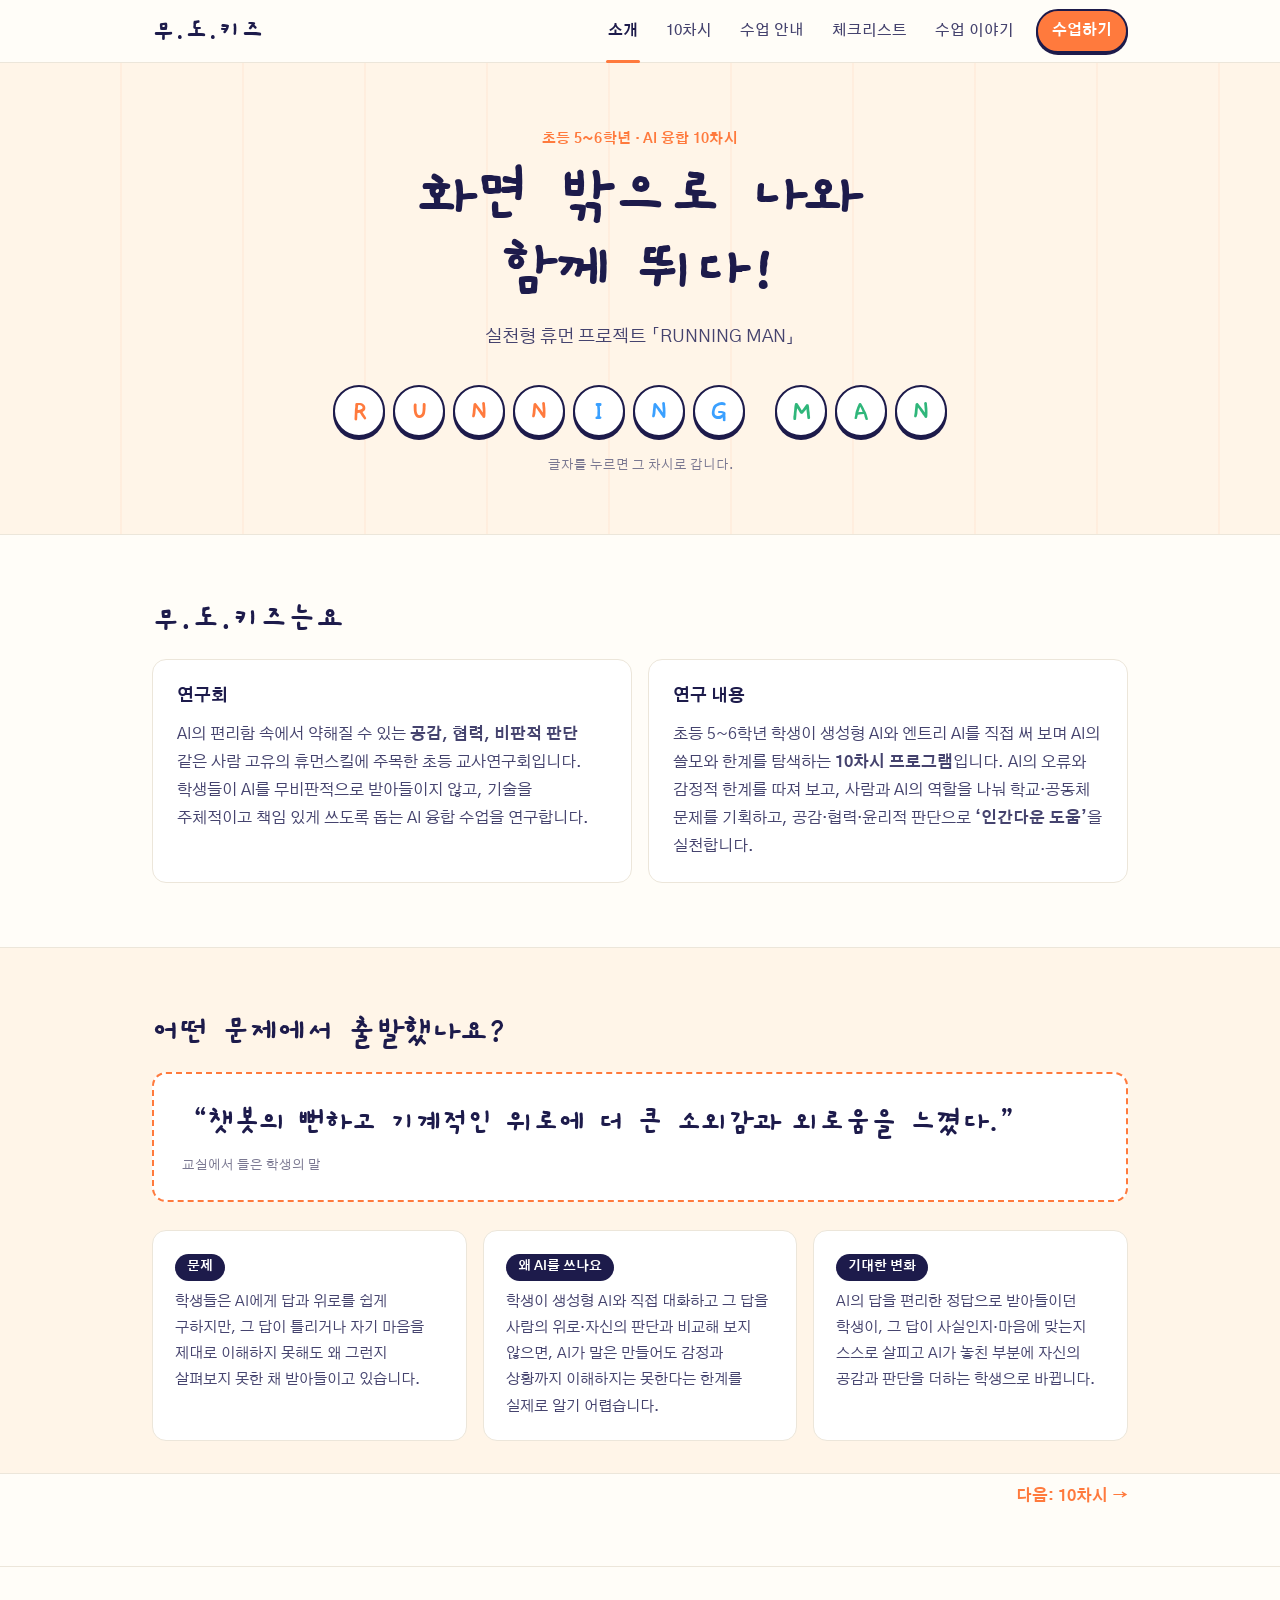
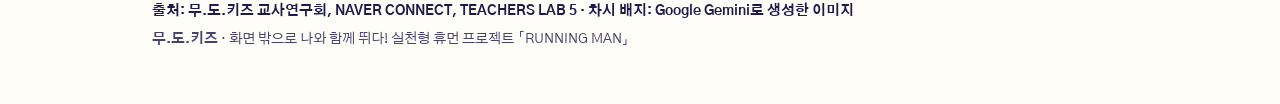
==== index.html @ c5893e66 "사용법 한 장(인쇄용) 추가 Co-Authored-By: Claude Opus 5.5 <noreply@anthropic.com> Claude-Session: https://clau" ====
<!doctype html>
<html lang="ko">
<head>
  <meta charset="utf-8">
  <link rel="icon" type="image/png" href="assets/img/badges/1.png">
  <meta name="viewport" content="width=device-width, initial-scale=1">
  <title>무.도.키즈 · RUNNING MAN</title>
  <meta name="description" content="화면 밖으로 나와 함께 뛰다! 실천형 휴먼 프로젝트 「RUNNING MAN」 — 초등 5~6학년 AI 융합 10차시 프로그램">
  <link rel="preconnect" href="https://fonts.googleapis.com">
  <link rel="preconnect" href="https://fonts.gstatic.com" crossorigin>
  <link rel="stylesheet" href="https://fonts.googleapis.com/css2?family=Gaegu:wght@400;700&family=Gothic+A1:wght@400;500;700&display=swap">
  <link rel="stylesheet" href="assets/css/style.css">
</head>
<body>
  <header class="site-header">
    <div class="wrap header-inner">
      <a class="brand" href="#intro">무.도.키즈</a>
      <nav class="nav tabs-nav" aria-label="페이지">
        <a href="#intro" data-tab="intro">소개</a>
        <a href="#lessons" data-tab="lessons">10차시</a>
        <a href="#guide" data-tab="guide">수업 안내</a>
        <a href="#check" data-tab="check">체크리스트</a>
        <a href="#stories" data-tab="stories">수업 이야기</a>
        <a href="class.html" class="nav-class">수업하기</a>
      </nav>
    </div>
  </header>

  <main id="top">
    <!-- 첫 화면 -->
    <div class="page" data-page="intro" aria-label="소개">
    <section class="hero">
      <div class="wrap hero-inner">
        <p class="eyebrow">초등 5~6학년 · AI 융합 10차시</p>
        <h1 class="hero-title">화면 밖으로 나와<br>함께 뛰다!</h1>
        <p class="hero-sub">실천형 휴먼 프로젝트 「RUNNING MAN」</p>
        <ol class="letters" aria-label="RUNNING MAN 차시 머리글자">
          <li><a href="#l1" title="Respect">R</a></li>
          <li><a href="#l2" title="Understand">U</a></li>
          <li><a href="#l3" title="Notice">N</a></li>
          <li><a href="#l4" title="Need empathy">N</a></li>
          <li><a href="#l5" title="Interact">I</a></li>
          <li><a href="#l6" title="Network">N</a></li>
          <li><a href="#l7" title="Grow together">G</a></li>
          <li class="gap" aria-hidden="true"></li>
          <li><a href="#l8" title="Mission">M</a></li>
          <li><a href="#l9" title="Action">A</a></li>
          <li><a href="#l10" title="New Future">N</a></li>
        </ol>
        <p class="hero-note">글자를 누르면 그 차시로 갑니다.</p>
      </div>
    </section>

    <!-- 연구회 -->
    <section id="about" class="section">
      <div class="wrap">
        <h2 class="section-title">무.도.키즈는요</h2>
        <div class="about-grid">
          <div class="card">
            <h3>연구회</h3>
            <p>AI의 편리함 속에서 약해질 수 있는 <strong>공감, 협력, 비판적 판단</strong> 같은 사람 고유의 휴먼스킬에 주목한 초등 교사연구회입니다. 학생들이 AI를 무비판적으로 받아들이지 않고, 기술을 주체적이고 책임 있게 쓰도록 돕는 AI 융합 수업을 연구합니다.</p>
          </div>
          <div class="card">
            <h3>연구 내용</h3>
            <p>초등 5~6학년 학생이 생성형 AI와 엔트리 AI를 직접 써 보며 AI의 쓸모와 한계를 탐색하는 <strong>10차시 프로그램</strong>입니다. AI의 오류와 감정적 한계를 따져 보고, 사람과 AI의 역할을 나눠 학교·공동체 문제를 기획하고, 공감·협력·윤리적 판단으로 <strong>‘인간다운 도움’</strong>을 실천합니다.</p>
          </div>
        </div>
      </div>
    </section>

    <!-- 출발점 -->
    <section id="problem" class="section soft">
      <div class="wrap">
        <h2 class="section-title">어떤 문제에서 출발했나요?</h2>
        <blockquote class="voice">
          <p>“챗봇의 뻔하고 기계적인 위로에 더 큰 소외감과 외로움을 느꼈다.”</p>
          <cite>교실에서 들은 학생의 말</cite>
        </blockquote>
        <div class="steps">
          <div class="step">
            <span class="step-label">문제</span>
            <p>학생들은 AI에게 답과 위로를 쉽게 구하지만, 그 답이 틀리거나 자기 마음을 제대로 이해하지 못해도 왜 그런지 살펴보지 못한 채 받아들이고 있습니다.</p>
          </div>
          <div class="step">
            <span class="step-label">왜 AI를 쓰나요</span>
            <p>학생이 생성형 AI와 직접 대화하고 그 답을 사람의 위로·자신의 판단과 비교해 보지 않으면, AI가 말은 만들어도 감정과 상황까지 이해하지는 못한다는 한계를 실제로 알기 어렵습니다.</p>
          </div>
          <div class="step">
            <span class="step-label">기대한 변화</span>
            <p>AI의 답을 편리한 정답으로 받아들이던 학생이, 그 답이 사실인지·마음에 맞는지 스스로 살피고 AI가 놓친 부분에 자신의 공감과 판단을 더하는 학생으로 바뀝니다.</p>
          </div>
        </div>
      </div>
    </section>
    </div>

    <!-- 10차시 -->
    <div class="page" data-page="lessons" aria-label="10차시">
    <section id="lessons" class="section">
      <div class="wrap">
        <h2 class="section-title">RUNNING MAN 10차시</h2>
        <p class="lead">나를 존중하는 데서 시작해 친구, 학교, 다른 나라 친구들까지 — 차시마다 머리글자 하나씩 모으며 달립니다. 카드를 누르면 주요 활동이, <b>수업 열기</b>를 누르면 수업 PPT·활동지·수업 안내가 있는 차시 화면이 열려요.</p>

        <div class="phases" aria-hidden="true">
          <span class="phase p1">나와 AI 이해하기 · 1~4</span>
          <span class="phase p2">함께 연결하기 · 5~7</span>
          <span class="phase p3">실천하고 미래 만들기 · 8~10</span>
        </div>

        <div class="lesson-list">

          <details class="lesson p1" id="l1">
            <summary>
              <img class="badge badge-img" src="assets/img/badges/1.png" alt="1차시 R 배지" width="56" height="64" loading="lazy">
              <span class="lesson-head">
                <span class="lesson-no">1차시 · Respect</span>
                <span class="lesson-title">서로 존중하기</span>
                <span class="lesson-q">사람과 AI를 대할 때 존중은 왜 필요할까?</span>
              </span>
              <span class="skills"><i>주체성</i><i>사회·관계적 사고</i></span>
            </summary>
            <ul class="acts">
              <li>AI를 함부로 대하는 장면, AI가 감정을 잘못 읽은 사례로 존중의 대상과 범위 생각하기</li>
              <li>가치 카드로 나에게 중요한 가치를 고르고 짝과 우선순위 비교하기</li>
              <li>“AI를 대하는 태도는 사람 사이의 관계와 어떤 관련이 있을까?” 의견 나누기</li>
              <li>존중받았던 경험을 나누고 모둠별로 ‘존중이란 ___ 하는 것이다’ 문장 만들기</li>
            </ul>
            <p class="lesson-links"><a href="lesson.html?l=1">수업 열기</a></p>
          </details>

          <details class="lesson p1" id="l2">
            <summary>
              <img class="badge badge-img" src="assets/img/badges/2.png" alt="2차시 U 배지" width="56" height="64" loading="lazy">
              <span class="lesson-head">
                <span class="lesson-no">2차시 · Understand</span>
                <span class="lesson-title">인간과 AI 이해하기</span>
                <span class="lesson-q">AI는 무엇을 잘하고, 어떤 점을 확인해야 할까?</span>
              </span>
              <span class="skills"><i>비판적 사고</i></span>
            </summary>
            <ul class="acts">
              <li>AI 생성 그림 속 직업·가족의 모습에서 숨은 편견 찾기</li>
              <li>역할 카드를 ‘AI가 잘하는 일 · 사람이 책임질 일 · 함께할 일’로 분류하기</li>
              <li>편향을 줄이는 프롬프트로 고쳐 쓰고, 교사 시연으로 처음 결과와 비교하기</li>
              <li>“AI의 답을 믿기 전에 나는 ___을 확인하겠다” 문장 완성하기</li>
            </ul>
            <p class="lesson-links"><a href="lesson.html?l=2">수업 열기</a></p>
          </details>

          <details class="lesson p1" id="l3">
            <summary>
              <img class="badge badge-img" src="assets/img/badges/3.png" alt="3차시 N 배지" width="56" height="64" loading="lazy">
              <span class="lesson-head">
                <span class="lesson-no">3차시 · Notice</span>
                <span class="lesson-title">문제 알아차리기</span>
                <span class="lesson-q">「원숭이 꽃신」으로 편리함과 의존의 관계 살펴보기</span>
              </span>
              <span class="skills"><i>문제해결 사고</i><i>호기심</i></span>
            </summary>
            <ul class="acts">
              <li>길찾기 앱만 따라가다 주변을 못 살핀 상황으로 이야기 열기</li>
              <li>「원숭이 꽃신」을 읽고 꽃신이 준 편리함과 원숭이가 잃은 것 비교하기</li>
              <li>오소리·원숭이·꽃신·발바닥을 AI 시대와 연결해 여러 해석 만들기</li>
              <li>“AI 시대에 내가 잃지 말아야 할 발바닥은 ___이다” 문장 완성하기</li>
            </ul>
            <p class="lesson-links"><a href="lesson.html?l=3">수업 열기</a></p>
          </details>

          <details class="lesson p1" id="l4">
            <summary>
              <img class="badge badge-img" src="assets/img/badges/4.png" alt="4차시 N 배지" width="56" height="64" loading="lazy">
              <span class="lesson-head">
                <span class="lesson-no">4차시 · Need empathy</span>
                <span class="lesson-title">공감하기</span>
                <span class="lesson-q">상대의 마음에 닿는 위로는 어떤 모습일까?</span>
              </span>
              <span class="skills"><i>직관적 통찰</i></span>
            </summary>
            <ul class="acts">
              <li>같은 고민에 대한 위로 글 두 편에서 감정 인정·상황 이해·구체적 도움 등 공감 요소 찾기</li>
              <li>고민 상황 카드로 해결책 제시·감정 인정·질문하기·말없이 곁에 있기 역할극</li>
              <li>상황에 맞는 위로 문장을 만들어 학급 ‘위로 대사집’에 모으기</li>
            </ul>
            <p class="lesson-links"><a href="lesson.html?l=4">수업 열기</a></p>
          </details>

          <details class="lesson p2" id="l5">
            <summary>
              <img class="badge badge-img" src="assets/img/badges/5.png" alt="5차시 I 배지" width="56" height="64" loading="lazy">
              <span class="lesson-head">
                <span class="lesson-no">5차시 · Interact</span>
                <span class="lesson-title">협력하기</span>
                <span class="lesson-q">사람과 AI, 그리고 다른 나라 친구들은 어떻게 협력할 수 있을까?</span>
              </span>
              <span class="skills"><i>창의적 사고</i><i>사회·관계적 사고</i></span>
            </summary>
            <ul class="acts">
              <li>태국 Prasarnmit 초등학교 친구들과 나누고 싶은 마음 정하기</li>
              <li>공동 춤 뮤직비디오와 씨앗 그림·편지 초안 구상하기</li>
              <li>AI가 도울 일(아이디어 제안)과 우리가 직접 정할 일(의미·최종 표현) 나누기</li>
              <li>국제교류 예절과 개인정보 보호 방법 확인하기</li>
            </ul>
            <p class="lesson-links"><a href="lesson.html?l=5">수업 열기</a></p>
          </details>

          <details class="lesson p2" id="l6">
            <summary>
              <img class="badge badge-img" src="assets/img/badges/6.png" alt="6차시 N 배지" width="56" height="64" loading="lazy">
              <span class="lesson-head">
                <span class="lesson-no">6차시 · Network</span>
                <span class="lesson-title">공동체 연결하기</span>
                <span class="lesson-q">춤과 음악은 어떻게 우리를 연결할까?</span>
              </span>
              <span class="skills"><i>윤리적 사고</i><i>성찰적 사고</i></span>
            </summary>
            <ul class="acts">
              <li>한국과 태국의 춤·음악에서 공통점과 차이점 찾기</li>
              <li>공동 뮤직비디오에 담을 메시지와 각자의 역할 정하기</li>
              <li>AI 번역을 쓸 때 다시 확인하기·개인정보 넣지 않기 등 지킬 점 정하기</li>
            </ul>
            <p class="lesson-links"><a href="lesson.html?l=6">수업 열기</a></p>
          </details>

          <details class="lesson p2" id="l7">
            <summary>
              <img class="badge badge-img" src="assets/img/badges/7.png" alt="7차시 G 배지" width="56" height="64" loading="lazy">
              <span class="lesson-head">
                <span class="lesson-no">7차시 · Grow together</span>
                <span class="lesson-title">함께 성장하기</span>
                <span class="lesson-q">함께 만든 결과물에는 어떤 배움이 담겨 있을까?</span>
              </span>
              <span class="skills"><i>성찰적 사고</i><i>통합적 사고</i></span>
            </summary>
            <ul class="acts">
              <li>한국·태국 학생이 함께 공동 뮤직비디오 만들기</li>
              <li>Zoom 실시간 번역과 춤·표정으로 한 소통의 장점과 한계 비교하기</li>
              <li>친구의 기여를 구체적인 행동으로 적어 전하고 배운 점 나누기</li>
            </ul>
            <p class="lesson-links"><a href="lesson.html?l=7">수업 열기</a></p>
          </details>

          <details class="lesson p3" id="l8">
            <summary>
              <img class="badge badge-img" src="assets/img/badges/8.png" alt="8차시 M 배지" width="56" height="64" loading="lazy">
              <span class="lesson-head">
                <span class="lesson-no">8차시 · Mission</span>
                <span class="lesson-title">실천하기</span>
                <span class="lesson-q">그림과 편지로 서로의 마음을 어떻게 전할 수 있을까?</span>
              </span>
              <span class="skills"><i>직관적 통찰</i><i>문제해결 사고</i></span>
            </summary>
            <ul class="acts">
              <li>한지에 붓으로 감정을 표현해 꿈과 바람을 담은 씨앗 그림 만들기</li>
              <li>AI는 아이디어 탐색에만 쓰고, 그림과 편지는 직접 고르고 다듬어 완성하기</li>
              <li>태국어 인사·응원 표현을 넣은 손편지 쓰기</li>
              <li>AI 그림과 내 그림을 감정 전달·정성·개성의 눈으로 비교하기</li>
            </ul>
            <p class="lesson-links"><a href="lesson.html?l=8">수업 열기</a></p>
          </details>

          <details class="lesson p3" id="l9">
            <summary>
              <img class="badge badge-img" src="assets/img/badges/9.png" alt="9차시 A 배지" width="56" height="64" loading="lazy">
              <span class="lesson-head">
                <span class="lesson-no">9차시 · Action</span>
                <span class="lesson-title">행하기</span>
                <span class="lesson-q">교류에서 나눈 마음을 어떤 행동으로 이어갈 수 있을까?</span>
              </span>
              <span class="skills"><i>주체성</i><i>윤리적 사고</i></span>
            </summary>
            <ul class="acts">
              <li>태국 친구에게 받은 그림·편지에서 새로 알게 된 점 나누기</li>
              <li>도움받을 사람의 뜻을 먼저 묻고 교실 속 공동체 도움 활동 계획·실천하기</li>
              <li>책임 있는 AI 활용을 위한 학급 약속 만들어 게시하기</li>
            </ul>
            <p class="lesson-links"><a href="lesson.html?l=9">수업 열기</a></p>
          </details>

          <details class="lesson p3" id="l10">
            <summary>
              <img class="badge badge-img" src="assets/img/badges/10.png" alt="10차시 N 배지" width="56" height="64" loading="lazy">
              <span class="lesson-head">
                <span class="lesson-no">10차시 · New Future</span>
                <span class="lesson-title">미래 만들기</span>
                <span class="lesson-q">AI 시대에 나는 어떤 사람으로 살아가고 싶은가?</span>
              </span>
              <span class="skills"><i>성찰적 사고</i><i>적응성</i></span>
            </summary>
            <ul class="acts">
              <li>프로젝트 결과물을 다시 보며 처음과 지금의 나 비교하기</li>
              <li>“AI 시대, 나는 어떤 인간으로 살아갈 것인가?” 미래 선언문 쓰기</li>
              <li>선언문을 발표하고 친구의 변화와 강점을 구체적인 장면으로 격려하기</li>
            </ul>
            <p class="lesson-links"><a href="lesson.html?l=10">수업 열기</a></p>
          </details>

        </div>
      </div>
    </section>
    </div>

    <!-- 운영 안내 -->
    <div class="page" data-page="guide" aria-label="수업 안내">
    <section id="guide" class="section soft">
      <div class="wrap">
        <h2 class="section-title">운영 안내</h2>
        <p class="lesson-links"><a class="btn primary small" href="howto.html">사용법 한 장 (인쇄용)</a></p>
        <dl class="facts">
          <div><dt>학교급</dt><dd>초등학교 5~6학년</dd></div>
          <div><dt>운영 차시</dt><dd>10차시</dd></div>
          <div><dt>학습 키워드</dt><dd>컴퓨팅 사고력 · 데이터와 네트워크 · AI 기술 · AI 윤리</dd></div>
        </dl>

        <h3 class="sub-title">성취기준 (도덕)</h3>
        <ul class="plain">
          <li><b>[6도02-03]</b> 인간과 인공지능 로봇 간의 다양한 관계를 파악하고 도덕에 기반을 둔 관계 형성의 필요성을 탐구한다.</li>
          <li><b>[6도03-04]</b> 다른 나라 사람들이 처한 여러 가지 상황을 종합적으로 이해하고 해결 방안을 탐구하며 인류애를 기른다.</li>
          <li><b>[6도02-01]</b> 봉사의 의미와 중요성을 이해하고, 타인이 처한 상황과 환경에 대한 주의 깊은 관심을 바탕으로 봉사를 실천한다.</li>
        </ul>

        <h3 class="sub-title">지도할 때 중점</h3>
        <div class="about-grid three">
          <div class="card">
            <h4>글로벌 확산</h4>
            <p>태국 학교와 온·오프라인으로 교류하며 휴먼스킬을 서로 실천하고 넓혀 갑니다.</p>
          </div>
          <div class="card">
            <h4>현장 일반화</h4>
            <p>동학년 선생님이 바로 쓰도록 10차시 지도안과 자료를 묶어 5지구 거점교 컨퍼런스에서 나눕니다.</p>
          </div>
          <div class="card">
            <h4>시간이 부족하다면</h4>
            <ol class="compact">
              <li>AI 답변의 오류·편향 살피기</li>
              <li>사람과 AI의 역할과 책임 나누기</li>
              <li>공동체 문제 해결 아이디어를 실천하고 돌아보기</li>
            </ol>
            <p class="small">3단계 압축 운영안으로 핵심만 운영할 수 있습니다.</p>
          </div>
        </div>
      </div>
    </section>

    <!-- 교실 링크 -->
    <section id="live" class="section">
      <div class="wrap">
        <h2 class="section-title">이 사이트에서 바로 수업하기</h2>
        <p class="lesson-links"><a class="btn ghost small" href="howto.html">사용법 한 장 보기 · 인쇄</a></p>
        <p class="lead">교실 링크 없이 무.도.키즈 사이트 안에서 수업을 열 수 있어요. 학생은 참여 코드로 들어와 선생님이 띄운 활동지를 쓰고, 쓰는 내용은 실시간 현황에 모여요.</p>
        <ol class="howto">
          <li><b>수업 열기</b><span><a href="class.html">수업하기</a>에서 <em>수업 열기</em>를 누르면 6자리 참여 코드와 QR이 나와요. PIN은 필요 없어요.</span></li>
          <li><b>학생 들어오기</b><span>학생은 수업하기 화면에 코드를 쓰거나 QR을 찍고, 반·번호·모둠을 써요.</span></li>
          <li><b>활동지 띄우기</b><span>차시와 활동을 고르면 학생 화면이 그 활동지로 바로 바뀌어요. 차시 화면의 <em>수업 모드</em>에서도 <em>학생에게 띄우기</em>를 눌러요.</span></li>
          <li><b>휴먼스킬 설문</b><span>1차시 전에 <em>사전 설문</em>, 10차시 뒤에 <em>사후 설문</em>을 띄우면 학생이 얼굴 단추로 답해요. <em>설문 결과</em>에서 휴먼스킬별 변화를 보고, 사전 결과는 CSV로 받아 두었다가 사후 때 불러와 비교해요.</span></li>
          <li><b>현황 · 자료</b><span><em>실시간 현황</em>에서 진행·답 보기·CSV, 링크와 파일(8 MB 이하)도 학생에게 보내요.</span></li>
        </ol>
        <p class="small note">학생 이름은 서버로 보내지 않고 기기에만 남아요. 수업을 끝내거나 선생님 창이 3시간 넘게 닫혀 있거나 연 지 12시간이 지나면 기록과 보낸 파일이 모두 지워지니, 끝내기 전에 CSV로 받아 두세요. 학생 화면 공유는 없어요. 교실 링크(classroom-link.onrender.com)를 쓰시는 경우에는 교사 화면의 <em>무.도.키즈 활동지</em> 탭으로도 같은 활동지를 보낼 수 있어요.</p>
      </div>
    </section>

    <!-- 체크리스트 -->
    <div class="page" data-page="check" aria-label="체크리스트">
    <section id="check" class="section soft">
      <div class="wrap">
        <h2 class="section-title">AI 도구 쓰기 전 체크리스트</h2>
        <p class="lead">수업 전에 하나씩 눌러 확인해 보세요. (이 화면에서만 표시되고 저장되지 않아요.)</p>
        <div class="checks">
          <h3 class="check-group">오남용·악용</h3>
          <label><input type="checkbox"> 사용할 AI 도구의 이용약관(특히 연령 제한)과 법적 요건, 학교급별 사용 가능 도구를 확인했나요?</label>
          <label><input type="checkbox"> 학생·교사가 AI에 개인정보·민감정보를 넣지 않도록 미리 안내하고 점검하나요?</label>
          <label><input type="checkbox"> AI 결과물을 자기 작품처럼 내는 일에 대비해 표절·저작권·출처 표기 지도 계획이 있나요?</label>
          <h3 class="check-group">격차</h3>
          <label><input type="checkbox"> 가정 형편·디지털 환경 차이로 기회가 달라지지 않도록 AI 없이 하는 대안 활동을 함께 준비했나요?</label>
          <h3 class="check-group">미래역량</h3>
          <label><input type="checkbox"> AI 활용이 학생의 진로 탐색과 미래 역량으로 어떻게 이어지는지 활동에 담았나요?</label>
          <h3 class="check-group">생각을 AI에 맡기지 않기</h3>
          <label><input type="checkbox"> 학생이 결과물을 스스로 평가하고 고치는 단계를 넣었나요?</label>
          <label><input type="checkbox"> AI로 만든 결과를 학생이 자기 말로 설명하는 기회(발표, 짝 설명, 즉석 질문)를 넣었나요?</label>
        </div>
        <p class="small note">초등에서는 범용 생성형 AI의 연령 기준(대개 만 13세 이상) 때문에 교사 시연이나 교육용 도구로 운영하는 것이 안전합니다. 약관은 서비스·시점마다 바뀌니 수업 전에 꼭 다시 확인하세요.</p>
      </div>
    </section>
    </div>

    <!-- 준비 중 -->
    <div class="page" data-page="stories" aria-label="수업 이야기">
    <section id="stories" class="section">
      <div class="wrap">
        <h2 class="section-title">수업 이야기</h2>
        <p class="lead">수업을 마치면서 하나씩 채워 갑니다.</p>
        <div class="about-grid two">
          <div class="card pending">
            <span class="tag">준비 중</span>
            <h3>1차 수업에서 바꾼 점</h3>
            <p>따라 하실 선생님들을 위한 ‘함정 미리보기’ — 처음 수업의 어려움과 최종본에서 바꾼 내용</p>
          </div>
          <div class="card pending">
            <span class="tag">준비 중</span>
            <h3>실제 변화</h3>
            <p>휴먼스킬 사전·사후 설문 결과와 학생들의 목소리</p>
          </div>
          <div class="card pending">
            <span class="tag">준비 중</span>
            <h3>따라 하기 체크리스트</h3>
            <p>수업 전 · 차시별 · 수업 후 순서대로 챙길 것</p>
          </div>
          <div class="card pending">
            <span class="tag">준비 중</span>
            <h3>우리 학교에 맞게 바꾸려면</h3>
            <p>기기가 부족할 때, 더 어린 학년, 중·고등학생을 위한 변형 팁</p>
          </div>
        </div>
      </div>
    </section>
    </div>
  </main>

  <footer class="site-footer">
    <div class="wrap">
      <p class="credit">출처: 무.도.키즈 교사연구회, NAVER CONNECT, TEACHERS LAB 5 · 차시 배지: Google Gemini로 생성한 이미지</p>
      <p><b>무.도.키즈</b> · 화면 밖으로 나와 함께 뛰다! 실천형 휴먼 프로젝트 「RUNNING MAN」</p>
    </div>
  </footer>

  <script>
    // 탭으로 페이지 나누기: 주소의 #이름으로 페이지를 고름. #l1~#l10은 10차시 탭에서 그 카드를 펼침
    (function () {
      var pages = Array.prototype.slice.call(document.querySelectorAll('.page'));
      var names = pages.map(function (p) { return p.dataset.page; });
      var labels = pages.map(function (p) { return p.getAttribute('aria-label'); });
      // 각 페이지 끝에 다음 탭으로 가는 링크
      pages.forEach(function (p, i) {
        if (i === pages.length - 1) return;
        var div = document.createElement('div');
        div.className = 'wrap next-page';
        div.innerHTML = '<a href="#' + names[i + 1] + '">다음: ' + labels[i + 1] + ' →</a>';
        p.appendChild(div);
      });
      function route() {
        var h = decodeURIComponent(location.hash.slice(1)) || 'intro';
        var target = document.getElementById(h);
        var page = names.indexOf(h) >= 0 ? h : (target && target.closest('.page') ? target.closest('.page').dataset.page : 'intro');
        pages.forEach(function (p) { p.hidden = p.dataset.page !== page; });
        document.querySelectorAll('.tabs-nav a').forEach(function (a) {
          var on = a.dataset.tab === page;
          a.classList.toggle('is-on', on);
          if (on) a.setAttribute('aria-current', 'page'); else a.removeAttribute('aria-current');
        });
        if (target && target.tagName === 'DETAILS') target.open = true;
        if (target && names.indexOf(h) < 0) target.scrollIntoView({ block: 'start' });
        else window.scrollTo(0, 0);
      }
      window.addEventListener('hashchange', route);
      route();
    })();
  </script>
</body>
</html>
---- assets/css/style.css ----
/* 무.도.키즈 · RUNNING MAN
   성장 MAP·휴먼스킬아트와 같은 글꼴(제목 손글씨 Gaegu, 본문 Gothic A1).
   남색 글자에 달리기 트랙 같은 주황을 강조색으로, 세 구간은 작은 색 띠로만 구분합니다. */

:root {
  --bg: #fffdf8;
  --soft: #fff5e8;
  --surface: #ffffff;
  --ink: #1d1b4b;
  --ink-2: #45436e;
  --muted: #7a7891;
  --line: #ece6da;
  --accent: #ff7a3d;
  --p1: #ff7a3d;   /* 나와 AI 이해하기 */
  --p2: #3aa0ff;   /* 함께 연결하기 */
  --p3: #2fb67a;   /* 실천하고 미래 만들기 */
  --font-display: "Gaegu", "Nanum Pen Script", cursive;
  --font-body: "Gothic A1", "Apple SD Gothic Neo", "Malgun Gothic", system-ui, sans-serif;
  --radius: 14px;
  color-scheme: light;
}

* { box-sizing: border-box; }
html { scroll-behavior: smooth; scroll-padding-top: 72px; -webkit-text-size-adjust: 100%; }
body {
  margin: 0; background: var(--bg); color: var(--ink);
  font-family: var(--font-body); font-size: 16px; line-height: 1.75;
  word-break: keep-all; overflow-wrap: anywhere;
}
a { color: inherit; }
:focus-visible { outline: 2px solid var(--accent); outline-offset: 3px; border-radius: 4px; }
.wrap { max-width: 1040px; margin: 0 auto; padding: 0 16px; }
@media (min-width: 720px) { .wrap { padding: 0 32px; } }

/* 머리말 */
.site-header {
  position: sticky; top: 0; z-index: 10;
  background: color-mix(in srgb, var(--bg) 92%, transparent);
  backdrop-filter: blur(8px); border-bottom: 1px solid var(--line);
}
.header-inner { display: flex; align-items: center; gap: 24px; min-height: 60px; flex-wrap: wrap; }
.brand { font-family: var(--font-display); font-weight: 700; font-size: 1.75rem; text-decoration: none; white-space: nowrap; }
.nav { display: flex; gap: 4px 18px; flex-wrap: wrap; margin-left: auto; }
.nav a { font-size: 0.875rem; font-weight: 500; color: var(--ink-2); text-decoration: none; padding: 6px 0; }
.nav a:hover { color: var(--accent); }
@media (max-width: 719px) {
  .header-inner { gap: 0; padding-bottom: 6px; }
  .nav { margin-left: 0; flex-basis: 100%; }
}

/* 첫 화면 */
.hero { padding: 64px 0 56px; background:
  repeating-linear-gradient(90deg, transparent 0 120px, rgba(255,122,61,.06) 120px 122px), var(--soft);
  border-bottom: 1px solid var(--line); }
.hero-inner { text-align: center; }
.eyebrow { margin: 0 0 8px; font-size: .875rem; font-weight: 700; color: var(--accent); letter-spacing: .02em; }
.hero-title { margin: 0; font-family: var(--font-display); font-weight: 700; font-size: clamp(2.6rem, 7vw, 4.2rem); line-height: 1.1; }
.hero-sub { margin: 14px 0 32px; font-size: 1.125rem; color: var(--ink-2); }

.letters { list-style: none; margin: 0 auto; padding: 0; display: flex; justify-content: center; flex-wrap: wrap; gap: 8px; }
.letters li.gap { width: 14px; }
.letters a {
  display: grid; place-items: center; width: 52px; height: 52px; border-radius: 50%;
  font-family: var(--font-display); font-weight: 700; font-size: 1.9rem; line-height: 1; text-decoration: none;
  background: var(--surface); border: 2px solid var(--ink); box-shadow: 0 3px 0 var(--ink);
  transition: transform .15s ease, box-shadow .15s ease;
}
.letters li:nth-child(-n+4) a { color: var(--p1); }
.letters li:nth-child(n+5):nth-child(-n+7) a { color: var(--p2); }
.letters li:nth-child(n+9) a { color: var(--p3); }
.letters a:hover { transform: translateY(-3px); box-shadow: 0 6px 0 var(--ink); }
.letters a:active { transform: translateY(2px); box-shadow: 0 1px 0 var(--ink); }
.hero-note { margin: 18px 0 0; font-size: .8125rem; color: var(--muted); }
@media (max-width: 480px) { .letters a { width: 42px; height: 42px; font-size: 1.55rem; } .letters li.gap { flex-basis: 100%; height: 0; } }

/* 구역 */
.section { padding: 64px 0; }
.section.soft { background: var(--soft); border-top: 1px solid var(--line); border-bottom: 1px solid var(--line); }
.section-title { margin: 0 0 20px; font-family: var(--font-display); font-weight: 700; font-size: 2.1rem; line-height: 1.2; }
.sub-title { margin: 36px 0 12px; font-size: 1.05rem; }
.lead { margin: -8px 0 24px; color: var(--ink-2); }
.small { font-size: .8125rem; color: var(--muted); }

.about-grid { display: grid; gap: 16px; }
@media (min-width: 720px) {
  .about-grid { grid-template-columns: 1fr 1fr; }
  .about-grid.three { grid-template-columns: repeat(3, 1fr); }
}
.card { background: var(--surface); border: 1px solid var(--line); border-radius: var(--radius); padding: 22px 24px; }
.card h3, .card h4 { margin: 0 0 8px; font-size: 1.05rem; }
.card p { margin: 0; color: var(--ink-2); }
.card p + p { margin-top: 8px; }

/* 출발점 */
.voice { margin: 0 0 28px; padding: 28px 28px 22px; background: var(--surface); border-radius: var(--radius); border: 2px dashed var(--accent); }
.voice p { margin: 0; font-family: var(--font-display); font-size: clamp(1.5rem, 3.4vw, 2rem); line-height: 1.35; font-weight: 700; }
.voice cite { display: block; margin-top: 10px; font-style: normal; font-size: .8125rem; color: var(--muted); }
.steps { display: grid; gap: 16px; }
@media (min-width: 820px) { .steps { grid-template-columns: repeat(3, 1fr); } }
.step { background: var(--surface); border: 1px solid var(--line); border-radius: var(--radius); padding: 20px 22px; }
.step p { margin: 8px 0 0; color: var(--ink-2); font-size: .9375rem; }
.step-label { display: inline-block; font-size: .8125rem; font-weight: 700; color: #fff; background: var(--ink); border-radius: 999px; padding: 2px 12px; }

/* 10차시 */
.phases { display: flex; flex-wrap: wrap; gap: 8px 16px; margin-bottom: 18px; font-size: .8125rem; color: var(--ink-2); }
.phase::before { content: ""; display: inline-block; width: 10px; height: 10px; border-radius: 50%; margin-right: 6px; vertical-align: 0; }
.phase.p1::before { background: var(--p1); } .phase.p2::before { background: var(--p2); } .phase.p3::before { background: var(--p3); }

.lesson-list { display: grid; gap: 12px; }
.lesson { --c: var(--p1); background: var(--surface); border: 1px solid var(--line); border-left: 6px solid var(--c); border-radius: var(--radius); }
.lesson.p2 { --c: var(--p2); } .lesson.p3 { --c: var(--p3); }
.lesson summary { display: grid; grid-template-columns: auto 1fr; gap: 6px 18px; align-items: center; padding: 18px 20px; cursor: pointer; list-style: none; }
.lesson summary::-webkit-details-marker { display: none; }
.lesson summary::after { content: "+"; grid-column: 2; justify-self: end; grid-row: 1; font-size: 1.4rem; color: var(--muted); line-height: 1; }
.lesson[open] summary::after { content: "–"; }
.lesson:target { box-shadow: 0 0 0 3px color-mix(in srgb, var(--c) 35%, transparent); }
.badge {
  grid-row: span 2; display: grid; place-items: center; width: 56px; height: 56px; border-radius: 16px;
  font-family: var(--font-display); font-weight: 700; font-size: 2.1rem; line-height: 1;
  color: var(--c); background: color-mix(in srgb, var(--c) 12%, #fff);
}
.lesson-head { display: flex; flex-direction: column; padding-right: 28px; grid-column: 2; grid-row: 1; }
.lesson-no { font-size: .8125rem; font-weight: 700; color: var(--c); }
.lesson-title { font-family: var(--font-display); font-weight: 700; font-size: 1.55rem; line-height: 1.25; }
.lesson-q { color: var(--ink-2); font-size: .9375rem; }
.skills { grid-column: 2; display: flex; flex-wrap: wrap; gap: 6px; }
.skills i { font-style: normal; font-size: .75rem; font-weight: 500; padding: 2px 10px; border-radius: 999px; background: var(--soft); color: var(--ink-2); border: 1px solid var(--line); }
.acts { margin: 0; padding: 4px 24px 20px 94px; color: var(--ink-2); }
.acts li { margin: 4px 0; }
@media (max-width: 560px) {
  .badge { width: 44px; height: 44px; font-size: 1.7rem; grid-row: span 1; }
  .skills { grid-column: 1 / -1; }
  .acts { padding-left: 40px; }
}

/* 운영 안내 */
.facts { display: grid; gap: 12px; margin: 0; }
@media (min-width: 720px) { .facts { grid-template-columns: 1fr 1fr 2fr; } }
.facts div { background: var(--surface); border: 1px solid var(--line); border-radius: var(--radius); padding: 14px 18px; }
.facts dt { font-size: .8125rem; color: var(--muted); }
.facts dd { margin: 2px 0 0; font-weight: 700; }
.plain { margin: 0; padding-left: 20px; color: var(--ink-2); }
.plain li { margin: 6px 0; }
.compact { margin: 4px 0 8px; padding-left: 20px; color: var(--ink-2); }

/* 체크리스트 */
.checks { background: var(--surface); border: 1px solid var(--line); border-radius: var(--radius); padding: 8px 24px 20px; }
.check-group { margin: 18px 0 6px; font-size: .875rem; color: var(--accent); }
.checks label { display: flex; gap: 12px; align-items: flex-start; padding: 8px 0; cursor: pointer; color: var(--ink-2); border-top: 1px dashed var(--line); }
.check-group + label { border-top: 0; }
.checks input { flex: none; width: 20px; height: 20px; margin-top: 4px; accent-color: var(--p3); }
.checks label:has(input:checked) { color: var(--muted); text-decoration: line-through; text-decoration-color: var(--p3); }
.note { margin-top: 14px; }

/* 준비 중 */
.pending { border-style: dashed; }
.tag { display: inline-block; margin-bottom: 8px; font-size: .75rem; font-weight: 700; color: var(--muted); background: var(--soft); border-radius: 999px; padding: 2px 10px; }

.site-footer { padding: 32px 0 48px; border-top: 1px solid var(--line); color: var(--ink-2); font-size: .875rem; }
.site-footer p { margin: 0 0 4px; }

@media (prefers-reduced-motion: reduce) { html { scroll-behavior: auto; } * { transition: none !important; } }

/* 활동지 링크 · 교실 링크 안내 */
.lesson-links { margin: 0; padding: 0 24px 18px 94px; }
.lesson-links a { font-weight: 700; font-size: .9rem; color: var(--c, var(--accent)); text-decoration: none; }
.lesson-links a:hover { text-decoration: underline; }
@media (max-width: 560px) { .lesson-links { padding-left: 40px; } }
.howto { list-style: none; counter-reset: step; margin: 0; padding: 0; display: grid; gap: 12px; }
@media (min-width: 820px) { .howto { grid-template-columns: repeat(4, 1fr); } }
.howto li { counter-increment: step; background: var(--surface); border: 1px solid var(--line); border-radius: var(--radius); padding: 18px 20px; }
.howto li::before { content: counter(step); display: grid; place-items: center; width: 28px; height: 28px; border-radius: 50%; background: var(--accent); color: #fff; font-weight: 700; font-size: .85rem; margin-bottom: 8px; }
.howto b { display: block; margin-bottom: 4px; }
.howto span { color: var(--ink-2); font-size: .9rem; }
.howto em { font-style: normal; font-weight: 700; color: var(--ink); }

/* 탭으로 나눈 페이지 */
.page[hidden] { display: none; }
.tabs-nav { gap: 2px 4px; }
.tabs-nav a {
  position: relative; padding: 18px 12px; font-size: .9375rem; font-weight: 500; color: var(--ink-2);
}
.tabs-nav a.is-on { color: var(--ink); font-weight: 700; }
.tabs-nav a.is-on::after {
  content: ""; position: absolute; left: 10px; right: 10px; bottom: -1px; height: 3px; border-radius: 3px; background: var(--accent);
}
@media (max-width: 719px) {
  .tabs-nav { flex-wrap: nowrap; overflow-x: auto; scrollbar-width: none; margin: 0 -16px; padding: 0 8px; }
  .tabs-nav::-webkit-scrollbar { display: none; }
  .tabs-nav a { padding: 10px 10px 12px; white-space: nowrap; font-size: .875rem; }
}
.hero-cta { display: flex; flex-wrap: wrap; justify-content: center; gap: 10px; margin: 26px 0 0; }
.cta {
  display: inline-block; padding: 12px 22px; border-radius: 14px; font-weight: 700; text-decoration: none;
  background: var(--accent); color: #fff; border: 2px solid var(--ink); box-shadow: 0 3px 0 var(--ink);
}
.cta.ghost { background: var(--surface); color: var(--ink); }
.cta:active { transform: translateY(2px); box-shadow: 0 1px 0 var(--ink); }
.next-page { padding-top: 8px; padding-bottom: 56px; text-align: right; }
.next-page a { font-weight: 700; color: var(--accent); text-decoration: none; }
.next-page a:hover { text-decoration: underline; }
.page .section:last-of-type { padding-bottom: 32px; }
@media (min-width: 960px) {
  .lesson-list { grid-template-columns: 1fr 1fr; align-items: start; }
  .lesson .acts { padding-left: 40px; padding-right: 20px; }
  .lesson .lesson-links { padding-left: 40px; }
}
.lesson-links { display: flex; flex-wrap: wrap; gap: 6px 18px; align-items: center; }
.lesson-links a.sub { font-weight: 500; color: var(--muted); font-size: .85rem; }
.site-footer .credit { font-weight: 700; color: var(--ink); }
.tabs-nav a.nav-class { margin-left: 6px; align-self: center; padding: 7px 14px; border-radius: 999px; background: var(--accent); color: #fff; font-weight: 700; border: 2px solid var(--ink); box-shadow: 0 2px 0 var(--ink); }
.tabs-nav a.nav-class::after { display: none; }
/* 차시 배지 그림 (Google Gemini로 생성) */
.badge-img { width: 56px; height: auto; border-radius: 0; background: none; object-fit: contain; filter: drop-shadow(0 2px 2px rgba(29,27,75,.18)); }
@media (max-width: 560px) { .badge-img { width: 46px; height: auto; } }
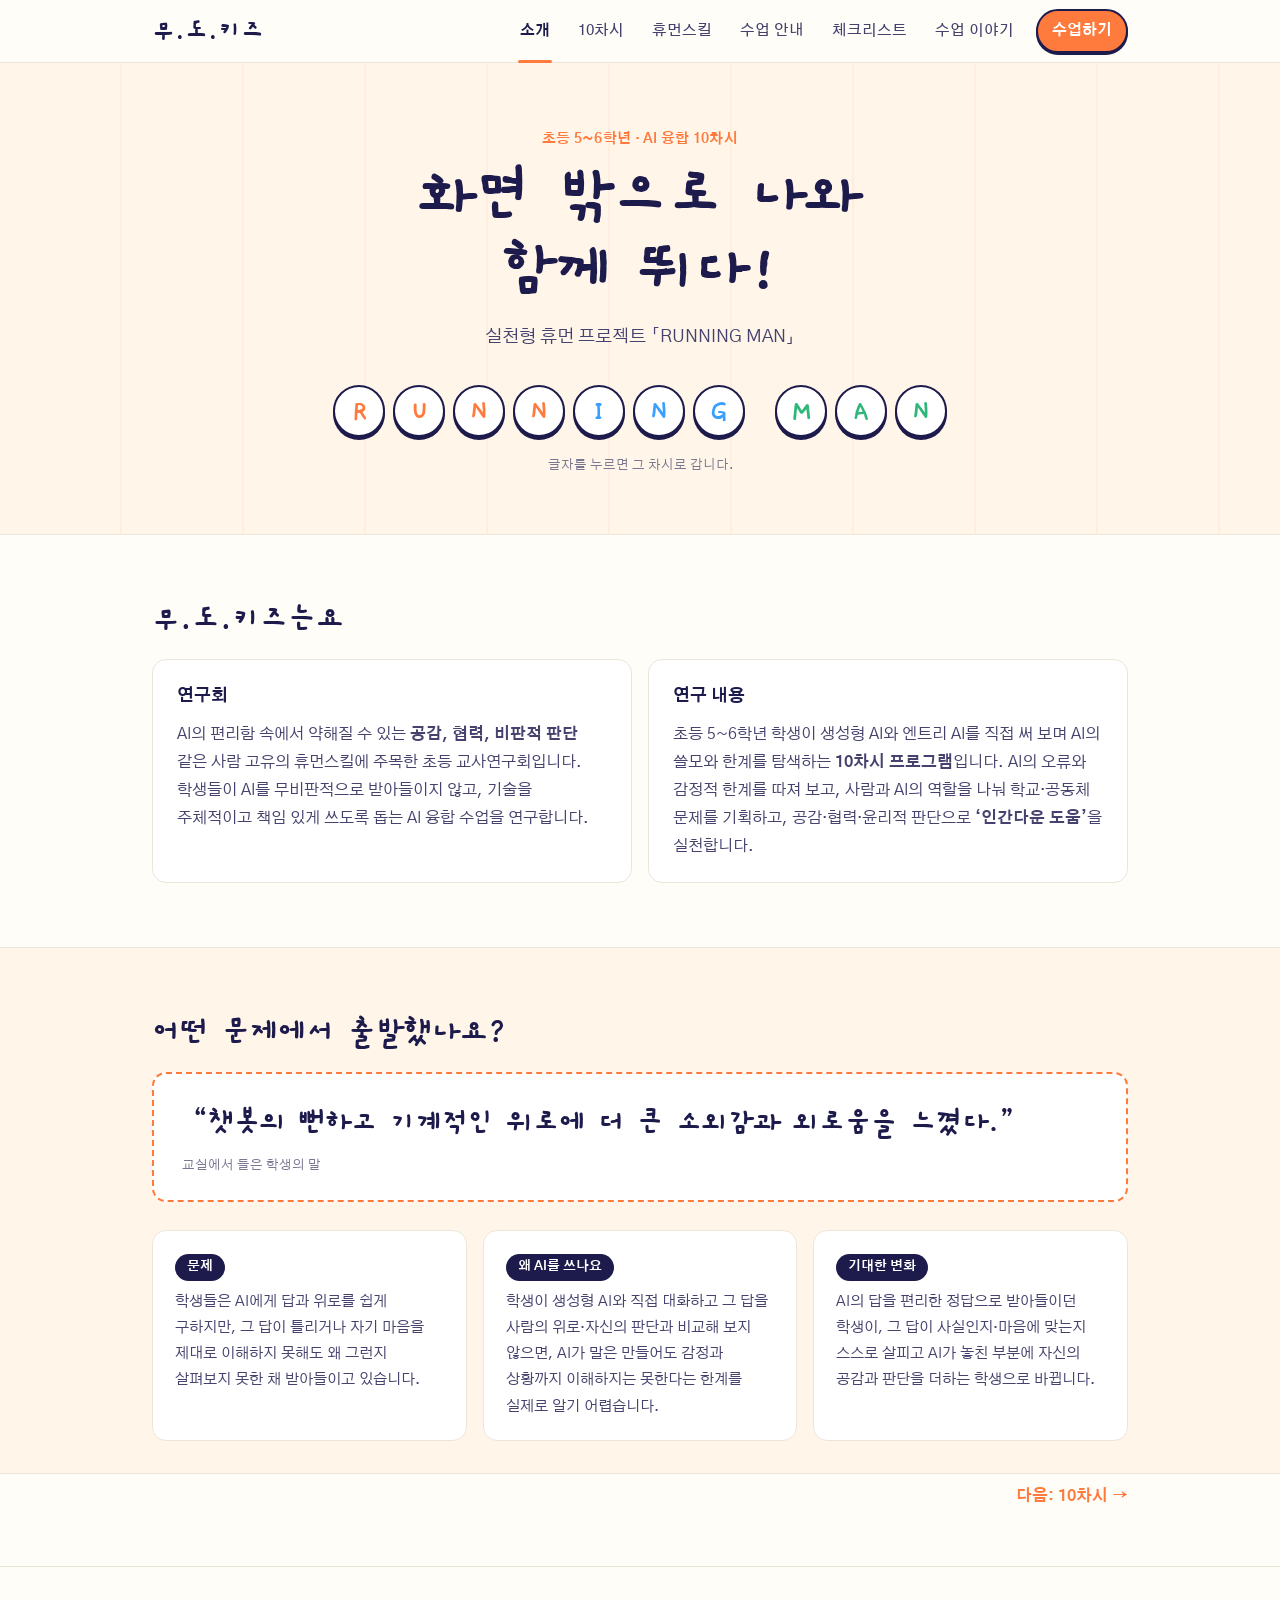
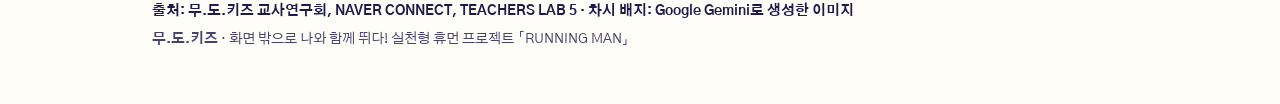
==== commit 767a1af6: "휴먼스킬 탭 추가, 체크리스트에 수업하기·휴먼스킬 항목, 수업 안내 페이지 닫는 태그 빠진 것 고침, 수업 열기 안내 최신화 Co-Authored-By: Claude Opus 5." ====
--- a/index.html
+++ b/index.html
@@ -18,6 +18,7 @@
       <nav class="nav tabs-nav" aria-label="페이지">
         <a href="#intro" data-tab="intro">소개</a>
         <a href="#lessons" data-tab="lessons">10차시</a>
+        <a href="#skills" data-tab="skills">휴먼스킬</a>
         <a href="#guide" data-tab="guide">수업 안내</a>
         <a href="#check" data-tab="check">체크리스트</a>
         <a href="#stories" data-tab="stories">수업 이야기</a>
@@ -300,6 +301,157 @@
     </div>
 
     <!-- 운영 안내 -->
+
+
+
+    <div class="page" data-page="skills" aria-label="휴먼스킬">
+    <section id="skills" class="section">
+      <div class="wrap">
+        <h2 class="section-title">RUNNING MAN이 키우는 휴먼스킬</h2>
+        <p class="lead">AI가 대신하기 어려운 사람의 힘 가운데 11가지를 10차시에 나누어 키워요. 차시마다 휴먼스킬 1~2개를 정해 <b>알기 · 하기 · 가치</b>로 수업을 짜고, 같은 기준으로 평가해요.</p>
+        <div class="sk-map" role="table" aria-label="휴먼스킬과 차시">
+          <div class="sk-row sk-head" role="row"><span role="columnheader">휴먼스킬</span><a role="columnheader" class="p1" href="lesson.html?l=1" title="1차시 서로 존중하기">R<small>1</small></a><a role="columnheader" class="p1" href="lesson.html?l=2" title="2차시 인간과 AI 이해하기">U<small>2</small></a><a role="columnheader" class="p1" href="lesson.html?l=3" title="3차시 문제 알아차리기">N<small>3</small></a><a role="columnheader" class="p1" href="lesson.html?l=4" title="4차시 공감하기">N<small>4</small></a><a role="columnheader" class="p2" href="lesson.html?l=5" title="5차시 협력하기">I<small>5</small></a><a role="columnheader" class="p2" href="lesson.html?l=6" title="6차시 공동체 연결하기">N<small>6</small></a><a role="columnheader" class="p2" href="lesson.html?l=7" title="7차시 함께 성장하기">G<small>7</small></a><a role="columnheader" class="p3" href="lesson.html?l=8" title="8차시 실천하기">M<small>8</small></a><a role="columnheader" class="p3" href="lesson.html?l=9" title="9차시 행하기">A<small>9</small></a><a role="columnheader" class="p3" href="lesson.html?l=10" title="10차시 미래 만들기">N<small>10</small></a></div>
+          <div class="sk-row" role="row"><a role="rowheader" href="#sk-1">사회·관계적 사고</a><span role="cell" class="p1">●</span><span role="cell" class=""></span><span role="cell" class=""></span><span role="cell" class=""></span><span role="cell" class="p2">●</span><span role="cell" class=""></span><span role="cell" class=""></span><span role="cell" class=""></span><span role="cell" class=""></span><span role="cell" class=""></span></div>
+          <div class="sk-row" role="row"><a role="rowheader" href="#sk-2">주체성</a><span role="cell" class="p1">●</span><span role="cell" class=""></span><span role="cell" class=""></span><span role="cell" class=""></span><span role="cell" class=""></span><span role="cell" class=""></span><span role="cell" class=""></span><span role="cell" class=""></span><span role="cell" class="p3">●</span><span role="cell" class=""></span></div>
+          <div class="sk-row" role="row"><a role="rowheader" href="#sk-3">비판적 사고</a><span role="cell" class=""></span><span role="cell" class="p1">●</span><span role="cell" class="p1">●</span><span role="cell" class=""></span><span role="cell" class=""></span><span role="cell" class=""></span><span role="cell" class=""></span><span role="cell" class=""></span><span role="cell" class=""></span><span role="cell" class=""></span></div>
+          <div class="sk-row" role="row"><a role="rowheader" href="#sk-4">맥락적 사고</a><span role="cell" class=""></span><span role="cell" class=""></span><span role="cell" class="p1">●</span><span role="cell" class=""></span><span role="cell" class=""></span><span role="cell" class=""></span><span role="cell" class=""></span><span role="cell" class=""></span><span role="cell" class=""></span><span role="cell" class=""></span></div>
+          <div class="sk-row" role="row"><a role="rowheader" href="#sk-5">직관적 통찰</a><span role="cell" class=""></span><span role="cell" class=""></span><span role="cell" class=""></span><span role="cell" class="p1">●</span><span role="cell" class=""></span><span role="cell" class=""></span><span role="cell" class=""></span><span role="cell" class="p3">●</span><span role="cell" class=""></span><span role="cell" class=""></span></div>
+          <div class="sk-row" role="row"><a role="rowheader" href="#sk-6">창의적 사고</a><span role="cell" class=""></span><span role="cell" class=""></span><span role="cell" class=""></span><span role="cell" class=""></span><span role="cell" class="p2">●</span><span role="cell" class=""></span><span role="cell" class=""></span><span role="cell" class=""></span><span role="cell" class=""></span><span role="cell" class=""></span></div>
+          <div class="sk-row" role="row"><a role="rowheader" href="#sk-7">윤리적 사고</a><span role="cell" class=""></span><span role="cell" class=""></span><span role="cell" class=""></span><span role="cell" class=""></span><span role="cell" class=""></span><span role="cell" class="p2">●</span><span role="cell" class=""></span><span role="cell" class=""></span><span role="cell" class="p3">●</span><span role="cell" class=""></span></div>
+          <div class="sk-row" role="row"><a role="rowheader" href="#sk-8">성찰적 사고</a><span role="cell" class=""></span><span role="cell" class=""></span><span role="cell" class=""></span><span role="cell" class=""></span><span role="cell" class=""></span><span role="cell" class="p2">●</span><span role="cell" class="p2">●</span><span role="cell" class=""></span><span role="cell" class=""></span><span role="cell" class="p3">●</span></div>
+          <div class="sk-row" role="row"><a role="rowheader" href="#sk-9">통합적 사고</a><span role="cell" class=""></span><span role="cell" class=""></span><span role="cell" class=""></span><span role="cell" class=""></span><span role="cell" class=""></span><span role="cell" class=""></span><span role="cell" class="p2">●</span><span role="cell" class=""></span><span role="cell" class=""></span><span role="cell" class=""></span></div>
+          <div class="sk-row" role="row"><a role="rowheader" href="#sk-10">문제해결 사고</a><span role="cell" class=""></span><span role="cell" class=""></span><span role="cell" class=""></span><span role="cell" class=""></span><span role="cell" class=""></span><span role="cell" class=""></span><span role="cell" class=""></span><span role="cell" class="p3">●</span><span role="cell" class=""></span><span role="cell" class=""></span></div>
+          <div class="sk-row" role="row"><a role="rowheader" href="#sk-11">적응성</a><span role="cell" class=""></span><span role="cell" class=""></span><span role="cell" class=""></span><span role="cell" class=""></span><span role="cell" class=""></span><span role="cell" class=""></span><span role="cell" class=""></span><span role="cell" class=""></span><span role="cell" class=""></span><span role="cell" class="p3">●</span></div>
+        </div>
+        <p class="small note">● 그 차시에서 집중해서 키우는 휴먼스킬. 글자를 누르면 차시 화면이 열려요. 사전·사후 설문에는 휴먼스킬 틀에 있는 <b>호기심</b>도 들어 있어요(특정 차시 없이 프로젝트 전체에서 봐요).</p>
+        <p class="small note">아래 한 줄 풀이는 학생에게 설명하기 쉽게 쓴 것이고, 카드를 펼치면 차시별 지도안의 알기·하기·가치가 나와요.</p>
+        <div class="sk-cards">
+          <details class="sk-card" id="sk-1">
+            <summary><b>사회·관계적 사고</b><span class="sk-know">다른 사람의 생각과 감정을 존중하며 좋은 관계를 맺는 힘</span>
+              <span class="sk-chips"><span class="sk-chip p1">1차시 R</span><span class="sk-chip p2">5차시 I</span></span></summary>
+            <div class="sk-body">
+              <div class="sk-lesson"><h4><a href="lesson.html?l=1">1차시 · 서로 존중하기</a></h4>
+                <dl><dt>알기</dt><dd>상호 존중 — 나와 다른 존재의 생각·감정·가치를 인정하고 관계를 맺는 것</dd><dt>하기</dt><dd>서로 다른 가치관을 비교하고, 타인의 경험과 감정을 경청하며 존중의 의미를 설명하기</dd><dt>가치</dt><dd>사람과 AI를 포함한 다양한 존재를 함부로 대하지 않고 존중하려는 자세</dd></dl></div>
+              <div class="sk-lesson"><h4><a href="lesson.html?l=5">5차시 · 협력하기</a></h4>
+                <dl><dt>알기</dt><dd>사람과 AI의 협력에는 편리함뿐 아니라 공정성·책임·관계에 대한 고려가 필요함</dd><dt>하기</dt><dd>AI가 도울 수 있는 일과 사람이 판단해야 할 일을 구분하고, 공동체에 미칠 영향을 설명하기</dd><dt>가치</dt><dd>AI 활용 과정에서도 사람의 존엄·관계·책임을 소중히 여기는 자세</dd></dl></div>
+              <p class="sk-survey"><b>설문 문항</b> “나는 친구의 생각과 감정을 끝까지 듣고 존중해요.” · “생각이 다른 친구와도 함께 해결 방법을 찾을 수 있어요.”</p>
+            </div>
+          </details>
+          <details class="sk-card" id="sk-2">
+            <summary><b>주체성</b><span class="sk-know">내 생각과 판단을 스스로 세우고 책임 있게 선택하는 힘</span>
+              <span class="sk-chips"><span class="sk-chip p1">1차시 R</span><span class="sk-chip p3">9차시 A</span></span></summary>
+            <div class="sk-body">
+              <div class="sk-lesson"><h4><a href="lesson.html?l=1">1차시 · 서로 존중하기</a></h4>
+                <dl><dt>알기</dt><dd>자기 이해 — 자신의 가치와 판단을 인식하고 책임 있게 선택하는 것</dd><dt>하기</dt><dd>존중의 대상과 범위에 관한 자신의 생각을 근거와 함께 표현하고, 다른 의견을 검토하기</dd><dt>가치</dt><dd>타인의 의견을 존중하면서도 자신의 판단을 주체적으로 형성하려는 자세</dd></dl></div>
+              <div class="sk-lesson"><h4><a href="lesson.html?l=9">9차시 · 행하기</a></h4>
+                <dl><dt>알기</dt><dd>공동체를 돕는 실천은 상대의 필요를 살피고 내가 할 수 있는 일을 스스로 고르는 데서 시작됨</dd><dt>하기</dt><dd>도움 활동을 계획·실행하고, 자신의 역할과 실천 결과를 기록하기</dd><dt>가치</dt><dd>작은 일이라도 스스로 골라 실천하고 맡은 역할에 책임을 다하는 자세</dd></dl></div>
+              <p class="sk-survey"><b>설문 문항</b> “나는 내가 중요하게 여기는 가치를 알고, 그에 따라 스스로 선택해요.” · “AI나 친구의 말을 듣고도 내 생각을 까닭을 들어 말할 수 있어요.”</p>
+            </div>
+          </details>
+          <details class="sk-card" id="sk-3">
+            <summary><b>비판적 사고</b><span class="sk-know">정보와 AI의 답을 그대로 믿지 않고 근거를 따져 보는 힘</span>
+              <span class="sk-chips"><span class="sk-chip p1">2차시 U</span><span class="sk-chip p1">3차시 N</span></span></summary>
+            <div class="sk-body">
+              <div class="sk-lesson"><h4><a href="lesson.html?l=2">2차시 · 인간과 AI 이해하기</a></h4>
+                <dl><dt>알기</dt><dd>AI의 답변은 학습 데이터와 확률에 기반하므로, 사실과 다른 정보를 그럴듯하게 제시하거나 사회의 편견을 되풀이할 수 있음</dd><dt>하기</dt><dd>AI 답변을 신뢰할 만한 자료와 비교하여 사실 오류·누락·편향된 표현을 찾아 고치기</dd><dt>가치</dt><dd>AI의 결과를 정답으로 받아들이지 않고, 근거를 확인한 뒤 책임 있게 활용하려는 자세</dd></dl></div>
+              <div class="sk-lesson"><h4><a href="lesson.html?l=3">3차시 · 문제 알아차리기</a></h4>
+                <dl><dt>알기</dt><dd>문제를 해결하려면 겉으로 드러난 현상뿐 아니라, 그 안에서 어려움을 겪는 사람과 원인을 함께 살펴야 함</dd><dt>하기</dt><dd>이야기 속 인물과 사건을 AI 시대의 문제 상황과 연결하고, 원인과 영향을 근거를 들어 설명하기</dd><dt>가치</dt><dd>누군가의 어려움을 당연하게 여기지 않고 더 나은 해결 방법을 찾으려는 자세</dd></dl></div>
+              <p class="sk-survey"><b>설문 문항</b> “AI가 알려 준 답도 맞는지 다른 자료로 확인해요.” · “글이나 그림에 숨은 편견이나 빠진 생각을 찾을 수 있어요.”</p>
+            </div>
+          </details>
+          <details class="sk-card" id="sk-4">
+            <summary><b>맥락적 사고</b><span class="sk-know">말과 상황 뒤에 숨은 뜻과 배경을 함께 읽는 힘</span>
+              <span class="sk-chips"><span class="sk-chip p1">3차시 N</span></span></summary>
+            <div class="sk-body">
+              <div class="sk-lesson"><h4><a href="lesson.html?l=3">3차시 · 문제 알아차리기</a></h4>
+                <dl><dt>알기</dt><dd>이야기 속 생략된 내용과 상징에는 더 깊이 생각해 볼 질문과 의미가 담길 수 있음</dd><dt>하기</dt><dd>인물·사물·사건에 대해 궁금한 점을 만들고, 글과 자신의 경험을 바탕으로 의미를 탐색하기</dd><dt>가치</dt><dd>처음 떠오른 해석에 머무르지 않고 &quot;왜 그럴까?&quot;, &quot;다른 방법은 없을까?&quot;를 묻는 태도</dd></dl></div>
+              <p class="sk-survey"><b>설문 문항</b> “이야기나 사건에 숨은 뜻이 있는지 생각해 봐요.” · “같은 말도 상황에 따라 다르게 받아들여질 수 있다는 걸 알아요.”</p>
+            </div>
+          </details>
+          <details class="sk-card" id="sk-5">
+            <summary><b>직관적 통찰</b><span class="sk-know">표정·분위기 같은 작은 신호에서 상대의 마음과 핵심을 알아차리는 힘</span>
+              <span class="sk-chips"><span class="sk-chip p1">4차시 N</span><span class="sk-chip p3">8차시 M</span></span></summary>
+            <div class="sk-body">
+              <div class="sk-lesson"><h4><a href="lesson.html?l=4">4차시 · 공감하기</a></h4>
+                <dl><dt>알기</dt><dd>공감은 말로 드러난 내용뿐 아니라 표정·상황·관계·감정의 흐름을 함께 살펴 상대의 마음을 알아차리는 것</dd><dt>하기</dt><dd>AI와 사람이 제시한 위로의 차이를 비교하고, 상대의 감정과 상황에 알맞은 공감 표현을 골라 말이나 글로 나타내기</dd><dt>가치</dt><dd>정답처럼 보이는 조언보다 마음에 닿는 말의 가치를 알고, 타인의 어려움에 따뜻하게 반응하려는 자세</dd></dl></div>
+              <div class="sk-lesson"><h4><a href="lesson.html?l=8">8차시 · 실천하기</a></h4>
+                <dl><dt>알기</dt><dd>인간다운 도움은 말로 드러난 필요뿐 아니라 상대의 감정·문화·상황을 함께 살피는 데서 시작됨</dd><dt>하기</dt><dd>색·선·글·언어 표현으로 상대에게 전하고 싶은 감정과 응원을 표현하기</dd><dt>가치</dt><dd>다른 나라 친구의 마음과 문화를 존중하며 진심이 담긴 표현으로 관계를 맺으려는 태도</dd></dl></div>
+              <p class="sk-survey"><b>설문 문항</b> “친구의 말투나 표정을 보고 마음을 알아차릴 수 있어요.” · “상대의 마음에 닿는 말이나 표현을 고를 수 있어요.”</p>
+            </div>
+          </details>
+          <details class="sk-card" id="sk-6">
+            <summary><b>창의적 사고</b><span class="sk-know">새로운 생각을 떠올리고 더 나은 방법을 설계하는 힘</span>
+              <span class="sk-chips"><span class="sk-chip p2">5차시 I</span></span></summary>
+            <div class="sk-body">
+              <div class="sk-lesson"><h4><a href="lesson.html?l=5">5차시 · 협력하기</a></h4>
+                <dl><dt>알기</dt><dd>AI는 검색·분류·초안 작성 등에서 도움을 줄 수 있지만, 문제 해결의 방향과 의미는 사람이 창의적으로 설계해야 함</dd><dt>하기</dt><dd>AI와 사람이 맡을 역할을 나누고, 새로운 협력 아이디어를 구상하기</dd><dt>가치</dt><dd>AI를 정답 제공 도구가 아니라 더 나은 방법을 함께 만드는 협업 도구로 쓰려는 태도</dd></dl></div>
+              <p class="sk-survey"><b>설문 문항</b> “같은 문제도 새로운 방법으로 해결해 보려고 해요.” · “AI의 아이디어를 그대로 쓰지 않고 나만의 생각을 더해요.”</p>
+            </div>
+          </details>
+          <details class="sk-card" id="sk-7">
+            <summary><b>윤리적 사고</b><span class="sk-know">나와 남, 공동체에 미칠 영향을 생각해 옳은 쪽을 고르는 힘</span>
+              <span class="sk-chips"><span class="sk-chip p2">6차시 N</span><span class="sk-chip p3">9차시 A</span></span></summary>
+            <div class="sk-body">
+              <div class="sk-lesson"><h4><a href="lesson.html?l=6">6차시 · 공동체 연결하기</a></h4>
+                <dl><dt>알기</dt><dd>AI 사용은 개인의 편리함을 넘어 타인·공동체·지구촌에 영향을 줄 수 있음</dd><dt>하기</dt><dd>AI 사용 상황을 존중·공정성·다양성의 관점으로 판단하고 근거를 들어 설명하기</dd><dt>가치</dt><dd>AI를 쓸 때 나와 다른 사람의 권리와 입장을 존중하며 책임 있게 행동하려는 자세</dd></dl></div>
+              <div class="sk-lesson"><h4><a href="lesson.html?l=9">9차시 · 행하기</a></h4>
+                <dl><dt>알기</dt><dd>도움 활동과 AI 활용에서는 상대의 권리와 상황을 존중하고, 행동이 공동체에 미치는 영향을 생각해야 함</dd><dt>하기</dt><dd>상대의 의사와 개인정보를 존중하는 방법을 찾고, AI를 책임 있게 쓰기 위한 학급 약속을 만들기</dd><dt>가치</dt><dd>나의 편리함뿐 아니라 다른 사람에게 미칠 영향을 생각하며 약속을 지키려는 태도</dd></dl></div>
+              <p class="sk-survey"><b>설문 문항</b> “AI를 쓸 때 개인정보와 다른 사람의 권리를 지켜요.” · “내 행동이 다른 사람과 공동체에 어떤 영향을 줄지 생각해요.”</p>
+            </div>
+          </details>
+          <details class="sk-card" id="sk-8">
+            <summary><b>성찰적 사고</b><span class="sk-know">내 경험과 배움을 돌아보고 다음을 더 낫게 만드는 힘</span>
+              <span class="sk-chips"><span class="sk-chip p2">6차시 N</span><span class="sk-chip p2">7차시 G</span><span class="sk-chip p3">10차시 N</span></span></summary>
+            <div class="sk-body">
+              <div class="sk-lesson"><h4><a href="lesson.html?l=6">6차시 · 공동체 연결하기</a></h4>
+                <dl><dt>알기</dt><dd>사람은 타인의 도움을 받으며 관계와 경험 속에서 성장하는 존재임</dd><dt>하기</dt><dd>나와 타인·학교·지역·지구촌의 연결을 돌아보고 자신의 AI 사용 태도를 성찰하기</dd><dt>가치</dt><dd>자신이 공동체에 미치는 영향을 생각하며 더 나은 관계를 위해 실천하려는 태도</dd></dl></div>
+              <div class="sk-lesson"><h4><a href="lesson.html?l=7">7차시 · 함께 성장하기</a></h4>
+                <dl><dt>알기</dt><dd>함께 성장하려면 자신의 배움과 협동 과정을 돌아보고 더 나아질 점을 찾아야 함</dd><dt>하기</dt><dd>협력 과정에서 자신의 역할·변화·부족했던 점을 돌아보고 실천 다짐으로 표현하기</dd><dt>가치</dt><dd>자신과 친구, 모둠의 성장을 소중히 여기며 더 나은 참여를 위해 노력하는 자세</dd></dl></div>
+              <div class="sk-lesson"><h4><a href="lesson.html?l=10">10차시 · 미래 만들기</a></h4>
+                <dl><dt>알기</dt><dd>성장은 결과뿐 아니라 생각·태도·관계의 변화를 돌아보는 과정에서 확인할 수 있음</dd><dt>하기</dt><dd>활동 기록을 바탕으로 개인과 모둠이 성장한 점을 찾고, 배운 점·느낀 점·실천할 점을 정리하기</dd><dt>가치</dt><dd>자신과 친구의 노력과 변화를 소중히 여기고 배움을 일상에서 이어 가려는 자세</dd></dl></div>
+              <p class="sk-survey"><b>설문 문항</b> “활동이 끝나면 내가 잘한 점과 고칠 점을 돌아봐요.” · “친구와 함께하며 내가 배운 것을 말할 수 있어요.”</p>
+            </div>
+          </details>
+          <details class="sk-card" id="sk-9">
+            <summary><b>통합적 사고</b><span class="sk-know">여러 사람의 생각과 강점을 엮어 더 큰 답을 만드는 힘</span>
+              <span class="sk-chips"><span class="sk-chip p2">7차시 G</span></span></summary>
+            <div class="sk-body">
+              <div class="sk-lesson"><h4><a href="lesson.html?l=7">7차시 · 함께 성장하기</a></h4>
+                <dl><dt>알기</dt><dd>좋은 아이디어는 여러 사람의 강점·의견·경험이 이어질 때 더 발전함</dd><dt>하기</dt><dd>강점과 피드백을 바탕으로 공동 작업을 보완하고, 배운 내용을 연결해 설명하기</dd><dt>가치</dt><dd>서로 다른 의견과 강점을 합쳐 공동 결과물을 더 좋게 만들려는 태도</dd></dl></div>
+              <p class="sk-survey"><b>설문 문항</b> “여러 사람의 생각을 모아 더 좋은 결과를 만들 수 있어요.” · “배운 내용을 다른 상황과 이어서 생각할 수 있어요.”</p>
+            </div>
+          </details>
+          <details class="sk-card" id="sk-10">
+            <summary><b>문제해결 사고</b><span class="sk-know">필요한 것을 찾아 알맞은 방법으로 실천하며 문제를 푸는 힘</span>
+              <span class="sk-chips"><span class="sk-chip p3">8차시 M</span></span></summary>
+            <div class="sk-body">
+              <div class="sk-lesson"><h4><a href="lesson.html?l=8">8차시 · 실천하기</a></h4>
+                <dl><dt>알기</dt><dd>도움을 실천하려면 상대에게 필요한 것을 파악하고 적절한 방법으로 마음을 전해야 함</dd><dt>하기</dt><dd>씨앗 그림과 편지를 구성하고, AI 표현과 사람의 직접 표현을 비교해 더 나은 전달 방법 찾기</dd><dt>가치</dt><dd>기술의 도움을 쓰되, 사람의 판단과 정성이 필요한 부분을 소중히 여기는 자세</dd></dl></div>
+              <p class="sk-survey"><b>설문 문항</b> “문제가 생기면 까닭을 살펴보고 해결 방법을 여러 가지 떠올려요.” · “누군가를 도울 때 그 사람에게 무엇이 필요한지 먼저 알아봐요.”</p>
+            </div>
+          </details>
+          <details class="sk-card" id="sk-11">
+            <summary><b>적응성</b><span class="sk-know">달라지는 상황에서도 가치를 지키며 알맞게 행동을 바꾸는 힘</span>
+              <span class="sk-chips"><span class="sk-chip p3">10차시 N</span></span></summary>
+            <div class="sk-body">
+              <div class="sk-lesson"><h4><a href="lesson.html?l=10">10차시 · 미래 만들기</a></h4>
+                <dl><dt>알기</dt><dd>AI 기술과 생활이 달라져도 사람을 존중하는 가치를 지키며 새로운 상황에 맞게 행동을 조정해야 함</dd><dt>하기</dt><dd>AI 시대에 지키고 싶은 가치와 실천 방법을 미래 선언문으로 표현하고, 상황이 달라질 때 방법을 보완하기</dd><dt>가치</dt><dd>새로운 기술과 다양한 의견을 열린 태도로 살피며 자신의 판단과 실천을 계속 점검하려는 태도</dd></dl></div>
+              <p class="sk-survey"><b>설문 문항</b> “새로운 도구나 바뀐 상황에서도 방법을 바꿔 가며 해 볼 수 있어요.” · “계획대로 되지 않아도 다른 방법을 찾아 다시 해 봐요.”</p>
+            </div>
+          </details>
+        </div>
+        <div class="sk-how">
+          <h3>휴먼스킬이 자랐는지 이렇게 봐요</h3>
+          <ul>
+            <li><b>차시마다</b> 실시간 현황의 <b>평가 초안</b>이 활동지 답을 휴먼스킬 기준(상·중·하)으로 정리해요. 선생님이 고쳐서 확정해요.</li>
+            <li><b>프로젝트 앞뒤로</b> 수업하기 화면에서 <b>휴먼스킬 사전·사후 설문</b>을 띄우고, 설문 결과에서 휴먼스킬별 변화를 봐요.</li>
+            <li><b>숫자만 보지 않기</b>: 설문은 학생의 생각이라 관찰·활동지와 함께 해석해요. 차시 화면 → 수업 안내 탭에 평가 기준이 있어요.</li>
+          </ul>
+        </div>
+      </div>
+    </section>
+    </div>
+
     <div class="page" data-page="guide" aria-label="수업 안내">
     <section id="guide" class="section soft">
       <div class="wrap">
@@ -346,9 +498,9 @@
       <div class="wrap">
         <h2 class="section-title">이 사이트에서 바로 수업하기</h2>
         <p class="lesson-links"><a class="btn ghost small" href="howto.html">사용법 한 장 보기 · 인쇄</a></p>
-        <p class="lead">교실 링크 없이 무.도.키즈 사이트 안에서 수업을 열 수 있어요. 학생은 참여 코드로 들어와 선생님이 띄운 활동지를 쓰고, 쓰는 내용은 실시간 현황에 모여요.</p>
+        <p class="lead">학생은 참여 코드로 들어와 선생님이 띄운 활동지를 쓰고, 쓰는 내용은 실시간 현황에 모여요.</p>
         <ol class="howto">
-          <li><b>수업 열기</b><span><a href="class.html">수업하기</a>에서 <em>수업 열기</em>를 누르면 6자리 참여 코드와 QR이 나와요. PIN은 필요 없어요.</span></li>
+          <li><b>수업 열기</b><span><a href="class.html">수업하기</a>에서 선생님 이름과 <em>초대 코드</em>를 쓰고 <em>수업 열기</em>를 누르면 6자리 참여 코드와 QR이 나와요. 초대 코드가 없으면 <em>시연용 수업</em>(1시간, 파일 보내기 없음)으로 먼저 써 볼 수 있어요.</span></li>
           <li><b>학생 들어오기</b><span>학생은 수업하기 화면에 코드를 쓰거나 QR을 찍고, 반·번호·모둠을 써요.</span></li>
           <li><b>활동지 띄우기</b><span>차시와 활동을 고르면 학생 화면이 그 활동지로 바로 바뀌어요. 차시 화면의 <em>수업 모드</em>에서도 <em>학생에게 띄우기</em>를 눌러요.</span></li>
           <li><b>휴먼스킬 설문</b><span>1차시 전에 <em>사전 설문</em>, 10차시 뒤에 <em>사후 설문</em>을 띄우면 학생이 얼굴 단추로 답해요. <em>설문 결과</em>에서 휴먼스킬별 변화를 보고, 사전 결과는 CSV로 받아 두었다가 사후 때 불러와 비교해요.</span></li>
@@ -357,6 +509,7 @@
         <p class="small note">학생 이름은 서버로 보내지 않고 기기에만 남아요. 수업을 끝내거나 선생님 창이 3시간 넘게 닫혀 있거나 연 지 12시간이 지나면 기록과 보낸 파일이 모두 지워지니, 끝내기 전에 CSV로 받아 두세요. 학생 화면 공유는 없어요. 교실 링크(classroom-link.onrender.com)를 쓰시는 경우에는 교사 화면의 <em>무.도.키즈 활동지</em> 탭으로도 같은 활동지를 보낼 수 있어요.</p>
       </div>
     </section>
+    </div>
 
     <!-- 체크리스트 -->
     <div class="page" data-page="check" aria-label="체크리스트">
@@ -378,6 +531,30 @@
           <label><input type="checkbox"> AI로 만든 결과를 학생이 자기 말로 설명하는 기회(발표, 짝 설명, 즉석 질문)를 넣었나요?</label>
         </div>
         <p class="small note">초등에서는 범용 생성형 AI의 연령 기준(대개 만 13세 이상) 때문에 교사 시연이나 교육용 도구로 운영하는 것이 안전합니다. 약관은 서비스·시점마다 바뀌니 수업 전에 꼭 다시 확인하세요.</p>
+
+        <h2 class="section-title check-second">수업하기 체크리스트</h2>
+        <p class="lead">이 사이트의 <a href="class.html">수업하기</a>로 수업할 때 확인할 것들이에요.</p>
+        <div class="checks">
+          <h3 class="check-group">수업 전</h3>
+          <label><input type="checkbox"> 운영자에게 받은 <b>초대 코드</b>와, 받을 때 쓴 선생님 이름을 알고 있나요? (먼저 써 보려면 코드 없이 시연용 수업)</label>
+          <label><input type="checkbox"> 수업 <b>5분 전에 수업 열기</b>를 해 두었나요? 무료 서버라 처음 깨어날 때 1분 가까이 걸릴 수 있어요.</label>
+          <label><input type="checkbox"> 수업하기 화면에서 <b>학생 번호 범위</b>(예: 1~24번)를 정했나요?</label>
+          <label><input type="checkbox"> 학생 기기의 인터넷·충전을 확인하고, 참여 코드·QR을 크게 띄울 준비가 되었나요?</label>
+          <label><input type="checkbox"> 이번 차시 화면에서 PPT·활동지·준비물(선생님 자료 탭)을 미리 살펴봤나요?</label>
+          <h3 class="check-group">수업 중</h3>
+          <label><input type="checkbox"> 활동이 바뀔 때마다 <b>학생 화면에 활동지 띄우기</b>를 눌렀나요?</label>
+          <label><input type="checkbox"> <b>실시간 현황</b>에서 늦어지는 학생과 ‘다른 기기에서 쓰는 번호’로 막힌 학생(풀기)을 살폈나요?</label>
+          <label><input type="checkbox"> 모둠 칸이 장난으로 지워졌으면 칸 옆 <b>기록</b>에서 되돌렸나요?</label>
+          <h3 class="check-group">수업 후</h3>
+          <label><input type="checkbox"> 실시간 현황에서 <b>CSV 받기</b>로 답과 평가 초안을 저장했나요? (수업 기록은 12시간 뒤 지워져요)</label>
+          <label><input type="checkbox"> <b>수업 끝내기</b>를 눌렀나요? 공용 기기라면 꼭 눌러 주세요.</label>
+          <h3 class="check-group">휴먼스킬</h3>
+          <label><input type="checkbox"> 1차시 전에 <b>사전 설문</b>을 하고 결과 CSV를 받아 두었나요?</label>
+          <label><input type="checkbox"> 차시를 시작할 때 이번 차시의 <a href="#skills">휴먼스킬</a>을 학생에게 쉬운 말로 알려 주었나요?</label>
+          <label><input type="checkbox"> 휴먼스킬의 알기·하기·가치를 모두 활동에 담았나요?</label>
+          <label><input type="checkbox"> 평가 초안의 상·중·하를 수업 관찰과 비교해 고쳐서 확정했나요?</label>
+          <label><input type="checkbox"> 10차시 뒤 <b>사후 설문</b>을 하고, 사전 CSV를 불러와 휴먼스킬 변화를 비교했나요?</label>
+        </div>
       </div>
     </section>
     </div>
--- a/assets/css/style.css
+++ b/assets/css/style.css
@@ -213,3 +213,48 @@
 /* 차시 배지 그림 (Google Gemini로 생성) */
 .badge-img { width: 56px; height: auto; border-radius: 0; background: none; object-fit: contain; filter: drop-shadow(0 2px 2px rgba(29,27,75,.18)); }
 @media (max-width: 560px) { .badge-img { width: 46px; height: auto; } }
+
+/* 페이지 안 확인 창 (MDK.ask) */
+.mdk-ask { position: fixed; inset: 0; z-index: 1000; display: grid; place-items: center; padding: 16px; background: rgba(29, 27, 75, .45); }
+.mdk-ask-card { width: min(420px, 100%); background: #fff; border: 2px solid var(--ink); border-radius: 20px; box-shadow: 0 6px 0 var(--ink); padding: 22px 22px 18px; }
+.mdk-ask-card p { margin: 0 0 18px; line-height: 1.6; color: var(--ink); font-weight: 500; }
+.mdk-ask-btns { display: flex; gap: 8px; justify-content: flex-end; flex-wrap: wrap; }
+.btn.danger { background: #d9481c; color: #fff; border-color: var(--ink); }
+.btn.danger:hover { background: #c13d14; }
+
+.check-second { margin-top: 48px; }
+.checks a { color: var(--ink); font-weight: 700; }
+
+/* 휴먼스킬 탭 */
+.sk-map { overflow-x: auto; background: var(--surface); border: 1px solid var(--line); border-radius: var(--radius); padding: 10px 12px; margin: 18px 0 6px; }
+.sk-row { display: grid; grid-template-columns: minmax(120px, 1.6fr) repeat(10, minmax(30px, 1fr)); align-items: center; min-width: 520px; border-top: 1px dashed var(--line); }
+.sk-row:first-child { border-top: 0; }
+.sk-row > * { padding: 7px 4px; text-align: center; font-size: .9rem; }
+.sk-row > :first-child { text-align: left; font-weight: 700; color: var(--ink); text-decoration: none; }
+.sk-row a[role=rowheader]:hover { color: var(--accent); }
+.sk-head a { font-family: var(--font-display); font-size: 1.35rem; font-weight: 700; color: var(--ink); text-decoration: none; line-height: 1; }
+.sk-head a small { display: block; font-family: var(--font-body); font-size: .65rem; color: var(--muted); font-weight: 500; }
+.sk-head a.p1 { color: var(--p1); } .sk-head a.p2 { color: var(--p2); } .sk-head a.p3 { color: var(--p3); }
+.sk-row span.p1 { color: var(--p1); } .sk-row span.p2 { color: var(--p2); } .sk-row span.p3 { color: var(--p3); }
+.sk-cards { display: grid; gap: 10px; margin-top: 22px; }
+.sk-card { background: var(--surface); border: 1px solid var(--line); border-radius: var(--radius); }
+.sk-card[open] { border-color: var(--ink); }
+.sk-card summary { cursor: pointer; padding: 14px 18px; display: grid; gap: 4px; list-style: none; }
+.sk-card summary::-webkit-details-marker { display: none; }
+.sk-card summary b { font-size: 1.05rem; }
+.sk-know { color: var(--ink-2); font-size: .9rem; }
+.sk-chips { display: flex; flex-wrap: wrap; gap: 6px; margin-top: 4px; }
+.sk-chip { font-size: .75rem; font-weight: 700; border-radius: 99px; padding: 2px 10px; background: var(--soft); border: 1px solid var(--line); }
+.sk-chip.p1 { color: #c4501b; } .sk-chip.p2 { color: #1f73c2; } .sk-chip.p3 { color: #13824f; }
+.sk-body { padding: 0 18px 16px; display: grid; gap: 12px; }
+.sk-lesson { border-top: 1px dashed var(--line); padding-top: 10px; }
+.sk-lesson h4 { margin: 0 0 6px; font-size: .95rem; }
+.sk-lesson h4 a { color: var(--ink); }
+.sk-lesson dl { display: grid; grid-template-columns: 44px 1fr; gap: 4px 8px; margin: 0; font-size: .9rem; color: var(--ink-2); }
+.sk-lesson dt { font-weight: 700; color: var(--ink); }
+.sk-lesson dd { margin: 0; }
+.sk-survey { margin: 0; font-size: .85rem; color: var(--muted); }
+.sk-how { margin-top: 28px; background: var(--soft); border-radius: var(--radius); padding: 16px 22px; }
+.sk-how h3 { margin: 0 0 8px; font-family: var(--font-display); font-size: 1.4rem; }
+.sk-how ul { margin: 0; padding-left: 20px; color: var(--ink-2); }
+.sk-how li { margin: 4px 0; }
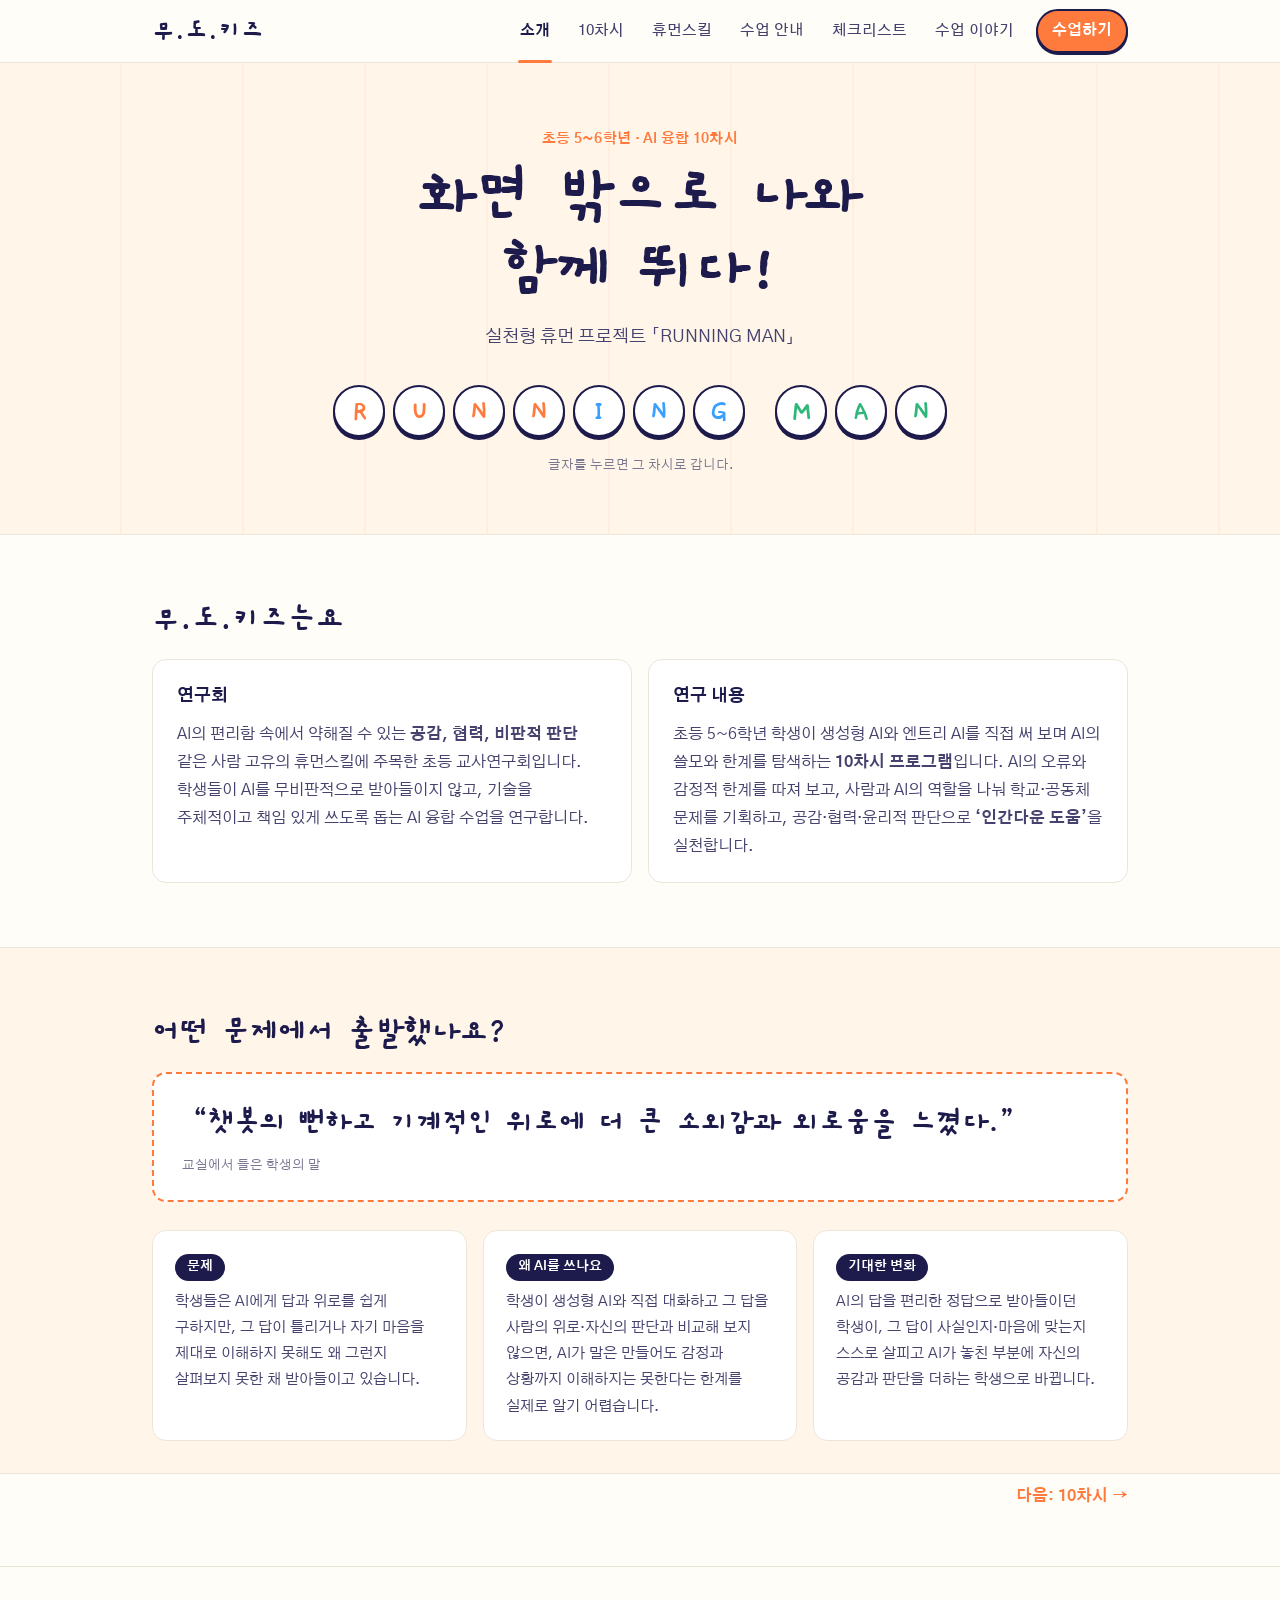
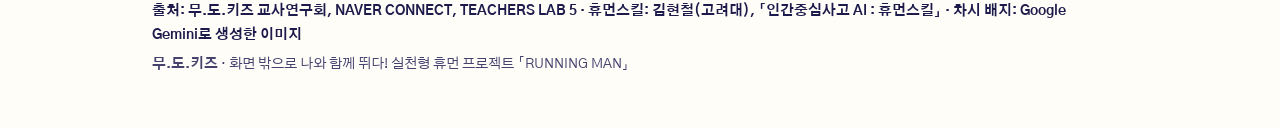
==== commit 4cd0ee86: "휴먼스킬 탭: 중심잡기·성찰하기·융합하기 세 갈래 12가지 도식, 출처(김현철, 테크런) 표시 Co-Authored-By: Claude Opus 5.5 <noreply@anthro" ====
--- a/index.html
+++ b/index.html
@@ -308,146 +308,204 @@
     <section id="skills" class="section">
       <div class="wrap">
         <h2 class="section-title">RUNNING MAN이 키우는 휴먼스킬</h2>
-        <p class="lead">AI가 대신하기 어려운 사람의 힘 가운데 11가지를 10차시에 나누어 키워요. 차시마다 휴먼스킬 1~2개를 정해 <b>알기 · 하기 · 가치</b>로 수업을 짜고, 같은 기준으로 평가해요.</p>
-        <div class="sk-map" role="table" aria-label="휴먼스킬과 차시">
-          <div class="sk-row sk-head" role="row"><span role="columnheader">휴먼스킬</span><a role="columnheader" class="p1" href="lesson.html?l=1" title="1차시 서로 존중하기">R<small>1</small></a><a role="columnheader" class="p1" href="lesson.html?l=2" title="2차시 인간과 AI 이해하기">U<small>2</small></a><a role="columnheader" class="p1" href="lesson.html?l=3" title="3차시 문제 알아차리기">N<small>3</small></a><a role="columnheader" class="p1" href="lesson.html?l=4" title="4차시 공감하기">N<small>4</small></a><a role="columnheader" class="p2" href="lesson.html?l=5" title="5차시 협력하기">I<small>5</small></a><a role="columnheader" class="p2" href="lesson.html?l=6" title="6차시 공동체 연결하기">N<small>6</small></a><a role="columnheader" class="p2" href="lesson.html?l=7" title="7차시 함께 성장하기">G<small>7</small></a><a role="columnheader" class="p3" href="lesson.html?l=8" title="8차시 실천하기">M<small>8</small></a><a role="columnheader" class="p3" href="lesson.html?l=9" title="9차시 행하기">A<small>9</small></a><a role="columnheader" class="p3" href="lesson.html?l=10" title="10차시 미래 만들기">N<small>10</small></a></div>
-          <div class="sk-row" role="row"><a role="rowheader" href="#sk-1">사회·관계적 사고</a><span role="cell" class="p1">●</span><span role="cell" class=""></span><span role="cell" class=""></span><span role="cell" class=""></span><span role="cell" class="p2">●</span><span role="cell" class=""></span><span role="cell" class=""></span><span role="cell" class=""></span><span role="cell" class=""></span><span role="cell" class=""></span></div>
-          <div class="sk-row" role="row"><a role="rowheader" href="#sk-2">주체성</a><span role="cell" class="p1">●</span><span role="cell" class=""></span><span role="cell" class=""></span><span role="cell" class=""></span><span role="cell" class=""></span><span role="cell" class=""></span><span role="cell" class=""></span><span role="cell" class=""></span><span role="cell" class="p3">●</span><span role="cell" class=""></span></div>
-          <div class="sk-row" role="row"><a role="rowheader" href="#sk-3">비판적 사고</a><span role="cell" class=""></span><span role="cell" class="p1">●</span><span role="cell" class="p1">●</span><span role="cell" class=""></span><span role="cell" class=""></span><span role="cell" class=""></span><span role="cell" class=""></span><span role="cell" class=""></span><span role="cell" class=""></span><span role="cell" class=""></span></div>
-          <div class="sk-row" role="row"><a role="rowheader" href="#sk-4">맥락적 사고</a><span role="cell" class=""></span><span role="cell" class=""></span><span role="cell" class="p1">●</span><span role="cell" class=""></span><span role="cell" class=""></span><span role="cell" class=""></span><span role="cell" class=""></span><span role="cell" class=""></span><span role="cell" class=""></span><span role="cell" class=""></span></div>
-          <div class="sk-row" role="row"><a role="rowheader" href="#sk-5">직관적 통찰</a><span role="cell" class=""></span><span role="cell" class=""></span><span role="cell" class=""></span><span role="cell" class="p1">●</span><span role="cell" class=""></span><span role="cell" class=""></span><span role="cell" class=""></span><span role="cell" class="p3">●</span><span role="cell" class=""></span><span role="cell" class=""></span></div>
-          <div class="sk-row" role="row"><a role="rowheader" href="#sk-6">창의적 사고</a><span role="cell" class=""></span><span role="cell" class=""></span><span role="cell" class=""></span><span role="cell" class=""></span><span role="cell" class="p2">●</span><span role="cell" class=""></span><span role="cell" class=""></span><span role="cell" class=""></span><span role="cell" class=""></span><span role="cell" class=""></span></div>
-          <div class="sk-row" role="row"><a role="rowheader" href="#sk-7">윤리적 사고</a><span role="cell" class=""></span><span role="cell" class=""></span><span role="cell" class=""></span><span role="cell" class=""></span><span role="cell" class=""></span><span role="cell" class="p2">●</span><span role="cell" class=""></span><span role="cell" class=""></span><span role="cell" class="p3">●</span><span role="cell" class=""></span></div>
-          <div class="sk-row" role="row"><a role="rowheader" href="#sk-8">성찰적 사고</a><span role="cell" class=""></span><span role="cell" class=""></span><span role="cell" class=""></span><span role="cell" class=""></span><span role="cell" class=""></span><span role="cell" class="p2">●</span><span role="cell" class="p2">●</span><span role="cell" class=""></span><span role="cell" class=""></span><span role="cell" class="p3">●</span></div>
-          <div class="sk-row" role="row"><a role="rowheader" href="#sk-9">통합적 사고</a><span role="cell" class=""></span><span role="cell" class=""></span><span role="cell" class=""></span><span role="cell" class=""></span><span role="cell" class=""></span><span role="cell" class=""></span><span role="cell" class="p2">●</span><span role="cell" class=""></span><span role="cell" class=""></span><span role="cell" class=""></span></div>
-          <div class="sk-row" role="row"><a role="rowheader" href="#sk-10">문제해결 사고</a><span role="cell" class=""></span><span role="cell" class=""></span><span role="cell" class=""></span><span role="cell" class=""></span><span role="cell" class=""></span><span role="cell" class=""></span><span role="cell" class=""></span><span role="cell" class="p3">●</span><span role="cell" class=""></span><span role="cell" class=""></span></div>
-          <div class="sk-row" role="row"><a role="rowheader" href="#sk-11">적응성</a><span role="cell" class=""></span><span role="cell" class=""></span><span role="cell" class=""></span><span role="cell" class=""></span><span role="cell" class=""></span><span role="cell" class=""></span><span role="cell" class=""></span><span role="cell" class=""></span><span role="cell" class=""></span><span role="cell" class="p3">●</span></div>
-        </div>
-        <p class="small note">● 그 차시에서 집중해서 키우는 휴먼스킬. 글자를 누르면 차시 화면이 열려요. 사전·사후 설문에는 휴먼스킬 틀에 있는 <b>호기심</b>도 들어 있어요(특정 차시 없이 프로젝트 전체에서 봐요).</p>
-        <p class="small note">아래 한 줄 풀이는 학생에게 설명하기 쉽게 쓴 것이고, 카드를 펼치면 차시별 지도안의 알기·하기·가치가 나와요.</p>
-        <div class="sk-cards">
-          <details class="sk-card" id="sk-1">
-            <summary><b>사회·관계적 사고</b><span class="sk-know">다른 사람의 생각과 감정을 존중하며 좋은 관계를 맺는 힘</span>
-              <span class="sk-chips"><span class="sk-chip p1">1차시 R</span><span class="sk-chip p2">5차시 I</span></span></summary>
-            <div class="sk-body">
-              <div class="sk-lesson"><h4><a href="lesson.html?l=1">1차시 · 서로 존중하기</a></h4>
-                <dl><dt>알기</dt><dd>상호 존중 — 나와 다른 존재의 생각·감정·가치를 인정하고 관계를 맺는 것</dd><dt>하기</dt><dd>서로 다른 가치관을 비교하고, 타인의 경험과 감정을 경청하며 존중의 의미를 설명하기</dd><dt>가치</dt><dd>사람과 AI를 포함한 다양한 존재를 함부로 대하지 않고 존중하려는 자세</dd></dl></div>
-              <div class="sk-lesson"><h4><a href="lesson.html?l=5">5차시 · 협력하기</a></h4>
-                <dl><dt>알기</dt><dd>사람과 AI의 협력에는 편리함뿐 아니라 공정성·책임·관계에 대한 고려가 필요함</dd><dt>하기</dt><dd>AI가 도울 수 있는 일과 사람이 판단해야 할 일을 구분하고, 공동체에 미칠 영향을 설명하기</dd><dt>가치</dt><dd>AI 활용 과정에서도 사람의 존엄·관계·책임을 소중히 여기는 자세</dd></dl></div>
-              <p class="sk-survey"><b>설문 문항</b> “나는 친구의 생각과 감정을 끝까지 듣고 존중해요.” · “생각이 다른 친구와도 함께 해결 방법을 찾을 수 있어요.”</p>
-            </div>
-          </details>
-          <details class="sk-card" id="sk-2">
-            <summary><b>주체성</b><span class="sk-know">내 생각과 판단을 스스로 세우고 책임 있게 선택하는 힘</span>
-              <span class="sk-chips"><span class="sk-chip p1">1차시 R</span><span class="sk-chip p3">9차시 A</span></span></summary>
-            <div class="sk-body">
-              <div class="sk-lesson"><h4><a href="lesson.html?l=1">1차시 · 서로 존중하기</a></h4>
-                <dl><dt>알기</dt><dd>자기 이해 — 자신의 가치와 판단을 인식하고 책임 있게 선택하는 것</dd><dt>하기</dt><dd>존중의 대상과 범위에 관한 자신의 생각을 근거와 함께 표현하고, 다른 의견을 검토하기</dd><dt>가치</dt><dd>타인의 의견을 존중하면서도 자신의 판단을 주체적으로 형성하려는 자세</dd></dl></div>
-              <div class="sk-lesson"><h4><a href="lesson.html?l=9">9차시 · 행하기</a></h4>
-                <dl><dt>알기</dt><dd>공동체를 돕는 실천은 상대의 필요를 살피고 내가 할 수 있는 일을 스스로 고르는 데서 시작됨</dd><dt>하기</dt><dd>도움 활동을 계획·실행하고, 자신의 역할과 실천 결과를 기록하기</dd><dt>가치</dt><dd>작은 일이라도 스스로 골라 실천하고 맡은 역할에 책임을 다하는 자세</dd></dl></div>
-              <p class="sk-survey"><b>설문 문항</b> “나는 내가 중요하게 여기는 가치를 알고, 그에 따라 스스로 선택해요.” · “AI나 친구의 말을 듣고도 내 생각을 까닭을 들어 말할 수 있어요.”</p>
-            </div>
-          </details>
-          <details class="sk-card" id="sk-3">
-            <summary><b>비판적 사고</b><span class="sk-know">정보와 AI의 답을 그대로 믿지 않고 근거를 따져 보는 힘</span>
-              <span class="sk-chips"><span class="sk-chip p1">2차시 U</span><span class="sk-chip p1">3차시 N</span></span></summary>
-            <div class="sk-body">
-              <div class="sk-lesson"><h4><a href="lesson.html?l=2">2차시 · 인간과 AI 이해하기</a></h4>
-                <dl><dt>알기</dt><dd>AI의 답변은 학습 데이터와 확률에 기반하므로, 사실과 다른 정보를 그럴듯하게 제시하거나 사회의 편견을 되풀이할 수 있음</dd><dt>하기</dt><dd>AI 답변을 신뢰할 만한 자료와 비교하여 사실 오류·누락·편향된 표현을 찾아 고치기</dd><dt>가치</dt><dd>AI의 결과를 정답으로 받아들이지 않고, 근거를 확인한 뒤 책임 있게 활용하려는 자세</dd></dl></div>
-              <div class="sk-lesson"><h4><a href="lesson.html?l=3">3차시 · 문제 알아차리기</a></h4>
-                <dl><dt>알기</dt><dd>문제를 해결하려면 겉으로 드러난 현상뿐 아니라, 그 안에서 어려움을 겪는 사람과 원인을 함께 살펴야 함</dd><dt>하기</dt><dd>이야기 속 인물과 사건을 AI 시대의 문제 상황과 연결하고, 원인과 영향을 근거를 들어 설명하기</dd><dt>가치</dt><dd>누군가의 어려움을 당연하게 여기지 않고 더 나은 해결 방법을 찾으려는 자세</dd></dl></div>
-              <p class="sk-survey"><b>설문 문항</b> “AI가 알려 준 답도 맞는지 다른 자료로 확인해요.” · “글이나 그림에 숨은 편견이나 빠진 생각을 찾을 수 있어요.”</p>
-            </div>
-          </details>
-          <details class="sk-card" id="sk-4">
-            <summary><b>맥락적 사고</b><span class="sk-know">말과 상황 뒤에 숨은 뜻과 배경을 함께 읽는 힘</span>
-              <span class="sk-chips"><span class="sk-chip p1">3차시 N</span></span></summary>
-            <div class="sk-body">
-              <div class="sk-lesson"><h4><a href="lesson.html?l=3">3차시 · 문제 알아차리기</a></h4>
-                <dl><dt>알기</dt><dd>이야기 속 생략된 내용과 상징에는 더 깊이 생각해 볼 질문과 의미가 담길 수 있음</dd><dt>하기</dt><dd>인물·사물·사건에 대해 궁금한 점을 만들고, 글과 자신의 경험을 바탕으로 의미를 탐색하기</dd><dt>가치</dt><dd>처음 떠오른 해석에 머무르지 않고 &quot;왜 그럴까?&quot;, &quot;다른 방법은 없을까?&quot;를 묻는 태도</dd></dl></div>
-              <p class="sk-survey"><b>설문 문항</b> “이야기나 사건에 숨은 뜻이 있는지 생각해 봐요.” · “같은 말도 상황에 따라 다르게 받아들여질 수 있다는 걸 알아요.”</p>
-            </div>
-          </details>
-          <details class="sk-card" id="sk-5">
-            <summary><b>직관적 통찰</b><span class="sk-know">표정·분위기 같은 작은 신호에서 상대의 마음과 핵심을 알아차리는 힘</span>
-              <span class="sk-chips"><span class="sk-chip p1">4차시 N</span><span class="sk-chip p3">8차시 M</span></span></summary>
-            <div class="sk-body">
-              <div class="sk-lesson"><h4><a href="lesson.html?l=4">4차시 · 공감하기</a></h4>
-                <dl><dt>알기</dt><dd>공감은 말로 드러난 내용뿐 아니라 표정·상황·관계·감정의 흐름을 함께 살펴 상대의 마음을 알아차리는 것</dd><dt>하기</dt><dd>AI와 사람이 제시한 위로의 차이를 비교하고, 상대의 감정과 상황에 알맞은 공감 표현을 골라 말이나 글로 나타내기</dd><dt>가치</dt><dd>정답처럼 보이는 조언보다 마음에 닿는 말의 가치를 알고, 타인의 어려움에 따뜻하게 반응하려는 자세</dd></dl></div>
-              <div class="sk-lesson"><h4><a href="lesson.html?l=8">8차시 · 실천하기</a></h4>
-                <dl><dt>알기</dt><dd>인간다운 도움은 말로 드러난 필요뿐 아니라 상대의 감정·문화·상황을 함께 살피는 데서 시작됨</dd><dt>하기</dt><dd>색·선·글·언어 표현으로 상대에게 전하고 싶은 감정과 응원을 표현하기</dd><dt>가치</dt><dd>다른 나라 친구의 마음과 문화를 존중하며 진심이 담긴 표현으로 관계를 맺으려는 태도</dd></dl></div>
-              <p class="sk-survey"><b>설문 문항</b> “친구의 말투나 표정을 보고 마음을 알아차릴 수 있어요.” · “상대의 마음에 닿는 말이나 표현을 고를 수 있어요.”</p>
-            </div>
-          </details>
-          <details class="sk-card" id="sk-6">
-            <summary><b>창의적 사고</b><span class="sk-know">새로운 생각을 떠올리고 더 나은 방법을 설계하는 힘</span>
-              <span class="sk-chips"><span class="sk-chip p2">5차시 I</span></span></summary>
-            <div class="sk-body">
-              <div class="sk-lesson"><h4><a href="lesson.html?l=5">5차시 · 협력하기</a></h4>
-                <dl><dt>알기</dt><dd>AI는 검색·분류·초안 작성 등에서 도움을 줄 수 있지만, 문제 해결의 방향과 의미는 사람이 창의적으로 설계해야 함</dd><dt>하기</dt><dd>AI와 사람이 맡을 역할을 나누고, 새로운 협력 아이디어를 구상하기</dd><dt>가치</dt><dd>AI를 정답 제공 도구가 아니라 더 나은 방법을 함께 만드는 협업 도구로 쓰려는 태도</dd></dl></div>
-              <p class="sk-survey"><b>설문 문항</b> “같은 문제도 새로운 방법으로 해결해 보려고 해요.” · “AI의 아이디어를 그대로 쓰지 않고 나만의 생각을 더해요.”</p>
-            </div>
-          </details>
-          <details class="sk-card" id="sk-7">
-            <summary><b>윤리적 사고</b><span class="sk-know">나와 남, 공동체에 미칠 영향을 생각해 옳은 쪽을 고르는 힘</span>
-              <span class="sk-chips"><span class="sk-chip p2">6차시 N</span><span class="sk-chip p3">9차시 A</span></span></summary>
-            <div class="sk-body">
-              <div class="sk-lesson"><h4><a href="lesson.html?l=6">6차시 · 공동체 연결하기</a></h4>
-                <dl><dt>알기</dt><dd>AI 사용은 개인의 편리함을 넘어 타인·공동체·지구촌에 영향을 줄 수 있음</dd><dt>하기</dt><dd>AI 사용 상황을 존중·공정성·다양성의 관점으로 판단하고 근거를 들어 설명하기</dd><dt>가치</dt><dd>AI를 쓸 때 나와 다른 사람의 권리와 입장을 존중하며 책임 있게 행동하려는 자세</dd></dl></div>
-              <div class="sk-lesson"><h4><a href="lesson.html?l=9">9차시 · 행하기</a></h4>
-                <dl><dt>알기</dt><dd>도움 활동과 AI 활용에서는 상대의 권리와 상황을 존중하고, 행동이 공동체에 미치는 영향을 생각해야 함</dd><dt>하기</dt><dd>상대의 의사와 개인정보를 존중하는 방법을 찾고, AI를 책임 있게 쓰기 위한 학급 약속을 만들기</dd><dt>가치</dt><dd>나의 편리함뿐 아니라 다른 사람에게 미칠 영향을 생각하며 약속을 지키려는 태도</dd></dl></div>
-              <p class="sk-survey"><b>설문 문항</b> “AI를 쓸 때 개인정보와 다른 사람의 권리를 지켜요.” · “내 행동이 다른 사람과 공동체에 어떤 영향을 줄지 생각해요.”</p>
-            </div>
-          </details>
-          <details class="sk-card" id="sk-8">
-            <summary><b>성찰적 사고</b><span class="sk-know">내 경험과 배움을 돌아보고 다음을 더 낫게 만드는 힘</span>
-              <span class="sk-chips"><span class="sk-chip p2">6차시 N</span><span class="sk-chip p2">7차시 G</span><span class="sk-chip p3">10차시 N</span></span></summary>
-            <div class="sk-body">
-              <div class="sk-lesson"><h4><a href="lesson.html?l=6">6차시 · 공동체 연결하기</a></h4>
-                <dl><dt>알기</dt><dd>사람은 타인의 도움을 받으며 관계와 경험 속에서 성장하는 존재임</dd><dt>하기</dt><dd>나와 타인·학교·지역·지구촌의 연결을 돌아보고 자신의 AI 사용 태도를 성찰하기</dd><dt>가치</dt><dd>자신이 공동체에 미치는 영향을 생각하며 더 나은 관계를 위해 실천하려는 태도</dd></dl></div>
-              <div class="sk-lesson"><h4><a href="lesson.html?l=7">7차시 · 함께 성장하기</a></h4>
-                <dl><dt>알기</dt><dd>함께 성장하려면 자신의 배움과 협동 과정을 돌아보고 더 나아질 점을 찾아야 함</dd><dt>하기</dt><dd>협력 과정에서 자신의 역할·변화·부족했던 점을 돌아보고 실천 다짐으로 표현하기</dd><dt>가치</dt><dd>자신과 친구, 모둠의 성장을 소중히 여기며 더 나은 참여를 위해 노력하는 자세</dd></dl></div>
-              <div class="sk-lesson"><h4><a href="lesson.html?l=10">10차시 · 미래 만들기</a></h4>
-                <dl><dt>알기</dt><dd>성장은 결과뿐 아니라 생각·태도·관계의 변화를 돌아보는 과정에서 확인할 수 있음</dd><dt>하기</dt><dd>활동 기록을 바탕으로 개인과 모둠이 성장한 점을 찾고, 배운 점·느낀 점·실천할 점을 정리하기</dd><dt>가치</dt><dd>자신과 친구의 노력과 변화를 소중히 여기고 배움을 일상에서 이어 가려는 자세</dd></dl></div>
-              <p class="sk-survey"><b>설문 문항</b> “활동이 끝나면 내가 잘한 점과 고칠 점을 돌아봐요.” · “친구와 함께하며 내가 배운 것을 말할 수 있어요.”</p>
-            </div>
-          </details>
-          <details class="sk-card" id="sk-9">
-            <summary><b>통합적 사고</b><span class="sk-know">여러 사람의 생각과 강점을 엮어 더 큰 답을 만드는 힘</span>
-              <span class="sk-chips"><span class="sk-chip p2">7차시 G</span></span></summary>
-            <div class="sk-body">
-              <div class="sk-lesson"><h4><a href="lesson.html?l=7">7차시 · 함께 성장하기</a></h4>
-                <dl><dt>알기</dt><dd>좋은 아이디어는 여러 사람의 강점·의견·경험이 이어질 때 더 발전함</dd><dt>하기</dt><dd>강점과 피드백을 바탕으로 공동 작업을 보완하고, 배운 내용을 연결해 설명하기</dd><dt>가치</dt><dd>서로 다른 의견과 강점을 합쳐 공동 결과물을 더 좋게 만들려는 태도</dd></dl></div>
-              <p class="sk-survey"><b>설문 문항</b> “여러 사람의 생각을 모아 더 좋은 결과를 만들 수 있어요.” · “배운 내용을 다른 상황과 이어서 생각할 수 있어요.”</p>
-            </div>
-          </details>
-          <details class="sk-card" id="sk-10">
-            <summary><b>문제해결 사고</b><span class="sk-know">필요한 것을 찾아 알맞은 방법으로 실천하며 문제를 푸는 힘</span>
-              <span class="sk-chips"><span class="sk-chip p3">8차시 M</span></span></summary>
-            <div class="sk-body">
-              <div class="sk-lesson"><h4><a href="lesson.html?l=8">8차시 · 실천하기</a></h4>
-                <dl><dt>알기</dt><dd>도움을 실천하려면 상대에게 필요한 것을 파악하고 적절한 방법으로 마음을 전해야 함</dd><dt>하기</dt><dd>씨앗 그림과 편지를 구성하고, AI 표현과 사람의 직접 표현을 비교해 더 나은 전달 방법 찾기</dd><dt>가치</dt><dd>기술의 도움을 쓰되, 사람의 판단과 정성이 필요한 부분을 소중히 여기는 자세</dd></dl></div>
-              <p class="sk-survey"><b>설문 문항</b> “문제가 생기면 까닭을 살펴보고 해결 방법을 여러 가지 떠올려요.” · “누군가를 도울 때 그 사람에게 무엇이 필요한지 먼저 알아봐요.”</p>
-            </div>
-          </details>
-          <details class="sk-card" id="sk-11">
-            <summary><b>적응성</b><span class="sk-know">달라지는 상황에서도 가치를 지키며 알맞게 행동을 바꾸는 힘</span>
-              <span class="sk-chips"><span class="sk-chip p3">10차시 N</span></span></summary>
-            <div class="sk-body">
-              <div class="sk-lesson"><h4><a href="lesson.html?l=10">10차시 · 미래 만들기</a></h4>
-                <dl><dt>알기</dt><dd>AI 기술과 생활이 달라져도 사람을 존중하는 가치를 지키며 새로운 상황에 맞게 행동을 조정해야 함</dd><dt>하기</dt><dd>AI 시대에 지키고 싶은 가치와 실천 방법을 미래 선언문으로 표현하고, 상황이 달라질 때 방법을 보완하기</dd><dt>가치</dt><dd>새로운 기술과 다양한 의견을 열린 태도로 살피며 자신의 판단과 실천을 계속 점검하려는 태도</dd></dl></div>
-              <p class="sk-survey"><b>설문 문항</b> “새로운 도구나 바뀐 상황에서도 방법을 바꿔 가며 해 볼 수 있어요.” · “계획대로 되지 않아도 다른 방법을 찾아 다시 해 봐요.”</p>
-            </div>
-          </details>
-        </div>
-        <div class="sk-how">
-          <h3>휴먼스킬이 자랐는지 이렇게 봐요</h3>
-          <ul>
-            <li><b>차시마다</b> 실시간 현황의 <b>평가 초안</b>이 활동지 답을 휴먼스킬 기준(상·중·하)으로 정리해요. 선생님이 고쳐서 확정해요.</li>
-            <li><b>프로젝트 앞뒤로</b> 수업하기 화면에서 <b>휴먼스킬 사전·사후 설문</b>을 띄우고, 설문 결과에서 휴먼스킬별 변화를 봐요.</li>
-            <li><b>숫자만 보지 않기</b>: 설문은 학생의 생각이라 관찰·활동지와 함께 해석해요. 차시 화면 → 수업 안내 탭에 평가 기준이 있어요.</li>
-          </ul>
-        </div>
+        <p class="lead">AI 시대에 사람만이 발휘할 수 있는 <b>인간중심 사고</b>를 휴먼스킬이라고 해요. 휴먼스킬은 세 갈래 12가지이고, RUNNING MAN은 그중 11가지를 10차시 동안 키워요.</p>
+        <div class="ax-wrap">
+          <p class="ax-core"><b>휴먼스킬</b><span>인간중심 사고</span></p>
+          <div class="ax-cols">
+            <section class="ax ax-center"><h3 class="ax-name">중심잡기</h3><ul>
+              <li><b>주체성</b><p>내 생각과 판단을 스스로 세우고 책임 있게 선택하는 힘</p><span class="sk-mini"><a href="lesson.html?l=1" title="1차시 서로 존중하기"><img class="" src="assets/img/badges/1.png" alt="1차시 R" loading="lazy"></a><a href="lesson.html?l=9" title="9차시 행하기"><img class="" src="assets/img/badges/9.png" alt="9차시 A" loading="lazy"></a></span></li>
+              <li><b>적응성</b><p>달라지는 상황에서도 가치를 지키며 알맞게 행동을 바꾸는 힘</p><span class="sk-mini"><a href="lesson.html?l=10" title="10차시 미래 만들기"><img class="" src="assets/img/badges/10.png" alt="10차시 N" loading="lazy"></a></span></li>
+              <li><b>호기심</b><p>궁금한 것을 묻고 스스로 알아보려는 힘</p><span class="sk-mini"><em>사전·사후 설문</em></span></li>
+            </ul></section>
+            <section class="ax ax-reflect"><h3 class="ax-name">성찰하기</h3><ul>
+              <li><b>비판적 사고</b><p>정보와 AI의 답을 그대로 믿지 않고 근거를 따져 보는 힘</p><span class="sk-mini"><a href="lesson.html?l=2" title="2차시 인간과 AI 이해하기"><img class="" src="assets/img/badges/2.png" alt="2차시 U" loading="lazy"></a><a href="lesson.html?l=3" title="3차시 문제 알아차리기"><img class="" src="assets/img/badges/3.png" alt="3차시 N" loading="lazy"></a></span></li>
+              <li><b>윤리적 사고</b><p>나와 남, 공동체에 미칠 영향을 생각해 옳은 쪽을 고르는 힘</p><span class="sk-mini"><a href="lesson.html?l=6" title="6차시 공동체 연결하기"><img class="" src="assets/img/badges/6.png" alt="6차시 N" loading="lazy"></a><a href="lesson.html?l=9" title="9차시 행하기"><img class="" src="assets/img/badges/9.png" alt="9차시 A" loading="lazy"></a></span></li>
+              <li><b>성찰적 사고</b><p>내 경험과 배움을 돌아보고 다음을 더 낫게 만드는 힘</p><span class="sk-mini"><a href="lesson.html?l=6" title="6차시 공동체 연결하기"><img class="" src="assets/img/badges/6.png" alt="6차시 N" loading="lazy"></a><a href="lesson.html?l=7" title="7차시 함께 성장하기"><img class="" src="assets/img/badges/7.png" alt="7차시 G" loading="lazy"></a><a href="lesson.html?l=10" title="10차시 미래 만들기"><img class="" src="assets/img/badges/10.png" alt="10차시 N" loading="lazy"></a></span></li>
+              <li><b>사회·관계적 사고</b><p>다른 사람의 생각과 감정을 존중하며 좋은 관계를 맺는 힘</p><span class="sk-mini"><a href="lesson.html?l=1" title="1차시 서로 존중하기"><img class="" src="assets/img/badges/1.png" alt="1차시 R" loading="lazy"></a><a href="lesson.html?l=5" title="5차시 협력하기"><img class="" src="assets/img/badges/5.png" alt="5차시 I" loading="lazy"></a></span></li>
+            </ul></section>
+            <section class="ax ax-fuse"><h3 class="ax-name">융합하기</h3><ul>
+              <li><b>창의적 사고</b><p>새로운 생각을 떠올리고 더 나은 방법을 설계하는 힘</p><span class="sk-mini"><a href="lesson.html?l=5" title="5차시 협력하기"><img class="" src="assets/img/badges/5.png" alt="5차시 I" loading="lazy"></a></span></li>
+              <li><b>직관적 통찰</b><p>표정·분위기 같은 작은 신호에서 상대의 마음과 핵심을 알아차리는 힘</p><span class="sk-mini"><a href="lesson.html?l=4" title="4차시 공감하기"><img class="" src="assets/img/badges/4.png" alt="4차시 N" loading="lazy"></a><a href="lesson.html?l=8" title="8차시 실천하기"><img class="" src="assets/img/badges/8.png" alt="8차시 M" loading="lazy"></a></span></li>
+              <li><b>문제해결 사고</b><p>필요한 것을 찾아 알맞은 방법으로 실천하며 문제를 푸는 힘</p><span class="sk-mini"><a href="lesson.html?l=8" title="8차시 실천하기"><img class="" src="assets/img/badges/8.png" alt="8차시 M" loading="lazy"></a></span></li>
+              <li><b>맥락적 사고</b><p>말과 상황 뒤에 숨은 뜻과 배경을 함께 읽는 힘</p><span class="sk-mini"><a href="lesson.html?l=3" title="3차시 문제 알아차리기"><img class="" src="assets/img/badges/3.png" alt="3차시 N" loading="lazy"></a></span></li>
+              <li><b>통합적 사고</b><p>여러 사람의 생각과 강점을 엮어 더 큰 답을 만드는 힘</p><span class="sk-mini"><a href="lesson.html?l=7" title="7차시 함께 성장하기"><img class="" src="assets/img/badges/7.png" alt="7차시 G" loading="lazy"></a></span></li>
+            </ul></section>
+          </div>
+          <p class="small note">휴먼스킬 출처: <a href="https://techrun.connect.or.kr/online/course/83/lecture/107" target="_blank" rel="noopener">김현철(고려대학교 컴퓨터학과 교수), 「인간중심사고 AI : 휴먼스킬」, 네이버커넥트재단 테크런</a>. 한 줄 풀이는 학생에게 설명하기 쉽게 쓴 초안이고, 배지를 누르면 그 차시로 가요.</p>
+        </div>
+
+        <h3 class="sk-h">10차시 휴먼스킬 길</h3>
+        <div class="sk-road">
+          <div class="sk-phase p1"><p class="sk-phase-name">나와 AI 이해하기 <span>1~4차시</span></p><ol>
+            <li><a href="lesson.html?l=1"><img class="sk-badge" src="assets/img/badges/1.png" alt="1차시 R" loading="lazy"><span class="sk-step"><b>1차시 · 서로 존중하기</b><span class="sk-tag ax-reflect">사회·관계적 사고</span><span class="sk-tag ax-center">주체성</span></span></a></li>
+            <li><a href="lesson.html?l=2"><img class="sk-badge" src="assets/img/badges/2.png" alt="2차시 U" loading="lazy"><span class="sk-step"><b>2차시 · 인간과 AI 이해하기</b><span class="sk-tag ax-reflect">비판적 사고</span></span></a></li>
+            <li><a href="lesson.html?l=3"><img class="sk-badge" src="assets/img/badges/3.png" alt="3차시 N" loading="lazy"><span class="sk-step"><b>3차시 · 문제 알아차리기</b><span class="sk-tag ax-reflect">비판적 사고</span><span class="sk-tag ax-fuse">맥락적 사고</span></span></a></li>
+            <li><a href="lesson.html?l=4"><img class="sk-badge" src="assets/img/badges/4.png" alt="4차시 N" loading="lazy"><span class="sk-step"><b>4차시 · 공감하기</b><span class="sk-tag ax-fuse">직관적 통찰</span></span></a></li>
+          </ol></div>
+          <div class="sk-phase p2"><p class="sk-phase-name">함께 연결하기 <span>5~7차시</span></p><ol>
+            <li><a href="lesson.html?l=5"><img class="sk-badge" src="assets/img/badges/5.png" alt="5차시 I" loading="lazy"><span class="sk-step"><b>5차시 · 협력하기</b><span class="sk-tag ax-fuse">창의적 사고</span><span class="sk-tag ax-reflect">사회·관계적 사고</span></span></a></li>
+            <li><a href="lesson.html?l=6"><img class="sk-badge" src="assets/img/badges/6.png" alt="6차시 N" loading="lazy"><span class="sk-step"><b>6차시 · 공동체 연결하기</b><span class="sk-tag ax-reflect">윤리적 사고</span><span class="sk-tag ax-reflect">성찰적 사고</span></span></a></li>
+            <li><a href="lesson.html?l=7"><img class="sk-badge" src="assets/img/badges/7.png" alt="7차시 G" loading="lazy"><span class="sk-step"><b>7차시 · 함께 성장하기</b><span class="sk-tag ax-reflect">성찰적 사고</span><span class="sk-tag ax-fuse">통합적 사고</span></span></a></li>
+          </ol></div>
+          <div class="sk-phase p3"><p class="sk-phase-name">실천하고 미래 만들기 <span>8~10차시</span></p><ol>
+            <li><a href="lesson.html?l=8"><img class="sk-badge" src="assets/img/badges/8.png" alt="8차시 M" loading="lazy"><span class="sk-step"><b>8차시 · 실천하기</b><span class="sk-tag ax-fuse">직관적 통찰</span><span class="sk-tag ax-fuse">문제해결 사고</span></span></a></li>
+            <li><a href="lesson.html?l=9"><img class="sk-badge" src="assets/img/badges/9.png" alt="9차시 A" loading="lazy"><span class="sk-step"><b>9차시 · 행하기</b><span class="sk-tag ax-center">주체성</span><span class="sk-tag ax-reflect">윤리적 사고</span></span></a></li>
+            <li><a href="lesson.html?l=10"><img class="sk-badge" src="assets/img/badges/10.png" alt="10차시 N" loading="lazy"><span class="sk-step"><b>10차시 · 미래 만들기</b><span class="sk-tag ax-reflect">성찰적 사고</span><span class="sk-tag ax-center">적응성</span></span></a></li>
+          </ol></div>
+        </div>
+
+        <h3 class="sk-h">자랐는지 이렇게 확인해요</h3>
+        <ol class="sk-flow">
+          <li><span class="sk-flow-when">1차시 전</span><b>사전 설문</b><p>수업하기에서 띄우고, 결과 CSV를 받아 둬요.</p></li>
+          <li><span class="sk-flow-when">차시마다</span><b>평가 초안</b><p>실시간 현황이 활동지 답을 상·중·하로 정리해요. 선생님이 확정해요.</p></li>
+          <li><span class="sk-flow-when">10차시 뒤</span><b>사후 설문 · 비교</b><p>사전 CSV를 불러와 휴먼스킬별 변화를 봐요.</p></li>
+        </ol>
+
+        <h3 class="sk-h">차시별 알기 → 하기 → 가치</h3>
+        <div class="kdv" data-kdv>
+          <div class="kdv-pick" role="tablist" aria-label="차시 고르기">
+            <button type="button" role="tab" class="kdv-btn p1" data-kdv-n="1" aria-selected="true" aria-controls="kdv-1"><img class="" src="assets/img/badges/1.png" alt="1차시 R" loading="lazy"><span>1</span></button>
+            <button type="button" role="tab" class="kdv-btn p1" data-kdv-n="2" aria-selected="false" aria-controls="kdv-2"><img class="" src="assets/img/badges/2.png" alt="2차시 U" loading="lazy"><span>2</span></button>
+            <button type="button" role="tab" class="kdv-btn p1" data-kdv-n="3" aria-selected="false" aria-controls="kdv-3"><img class="" src="assets/img/badges/3.png" alt="3차시 N" loading="lazy"><span>3</span></button>
+            <button type="button" role="tab" class="kdv-btn p1" data-kdv-n="4" aria-selected="false" aria-controls="kdv-4"><img class="" src="assets/img/badges/4.png" alt="4차시 N" loading="lazy"><span>4</span></button>
+            <button type="button" role="tab" class="kdv-btn p2" data-kdv-n="5" aria-selected="false" aria-controls="kdv-5"><img class="" src="assets/img/badges/5.png" alt="5차시 I" loading="lazy"><span>5</span></button>
+            <button type="button" role="tab" class="kdv-btn p2" data-kdv-n="6" aria-selected="false" aria-controls="kdv-6"><img class="" src="assets/img/badges/6.png" alt="6차시 N" loading="lazy"><span>6</span></button>
+            <button type="button" role="tab" class="kdv-btn p2" data-kdv-n="7" aria-selected="false" aria-controls="kdv-7"><img class="" src="assets/img/badges/7.png" alt="7차시 G" loading="lazy"><span>7</span></button>
+            <button type="button" role="tab" class="kdv-btn p3" data-kdv-n="8" aria-selected="false" aria-controls="kdv-8"><img class="" src="assets/img/badges/8.png" alt="8차시 M" loading="lazy"><span>8</span></button>
+            <button type="button" role="tab" class="kdv-btn p3" data-kdv-n="9" aria-selected="false" aria-controls="kdv-9"><img class="" src="assets/img/badges/9.png" alt="9차시 A" loading="lazy"><span>9</span></button>
+            <button type="button" role="tab" class="kdv-btn p3" data-kdv-n="10" aria-selected="false" aria-controls="kdv-10"><img class="" src="assets/img/badges/10.png" alt="10차시 N" loading="lazy"><span>10</span></button>
+          </div>
+          <section class="kdv-panel p1" id="kdv-1" role="tabpanel">
+            <p class="kdv-title"><a href="lesson.html?l=1">1차시 · 서로 존중하기</a></p>
+            <div class="kdv-row"><p class="kdv-skill">사회·관계적 사고</p><ol class="kdv-flow">
+              <li class="k"><span>알기</span><p>상호 존중 — 나와 다른 존재의 생각·감정·가치를 인정하고 관계를 맺는 것</p></li>
+              <li class="d"><span>하기</span><p>서로 다른 가치관을 비교하고, 타인의 경험과 감정을 경청하며 존중의 의미를 설명하기</p></li>
+              <li class="v"><span>가치</span><p>사람과 AI를 포함한 다양한 존재를 함부로 대하지 않고 존중하려는 자세</p></li>
+            </ol></div>
+            <div class="kdv-row"><p class="kdv-skill">주체성</p><ol class="kdv-flow">
+              <li class="k"><span>알기</span><p>자기 이해 — 자신의 가치와 판단을 인식하고 책임 있게 선택하는 것</p></li>
+              <li class="d"><span>하기</span><p>존중의 대상과 범위에 관한 자신의 생각을 근거와 함께 표현하고, 다른 의견을 검토하기</p></li>
+              <li class="v"><span>가치</span><p>타인의 의견을 존중하면서도 자신의 판단을 주체적으로 형성하려는 자세</p></li>
+            </ol></div>
+          </section>
+          <section class="kdv-panel p1" id="kdv-2" role="tabpanel" hidden>
+            <p class="kdv-title"><a href="lesson.html?l=2">2차시 · 인간과 AI 이해하기</a></p>
+            <div class="kdv-row"><p class="kdv-skill">비판적 사고</p><ol class="kdv-flow">
+              <li class="k"><span>알기</span><p>AI의 답변은 학습 데이터와 확률에 기반하므로, 사실과 다른 정보를 그럴듯하게 제시하거나 사회의 편견을 되풀이할 수 있음</p></li>
+              <li class="d"><span>하기</span><p>AI 답변을 신뢰할 만한 자료와 비교하여 사실 오류·누락·편향된 표현을 찾아 고치기</p></li>
+              <li class="v"><span>가치</span><p>AI의 결과를 정답으로 받아들이지 않고, 근거를 확인한 뒤 책임 있게 활용하려는 자세</p></li>
+            </ol></div>
+          </section>
+          <section class="kdv-panel p1" id="kdv-3" role="tabpanel" hidden>
+            <p class="kdv-title"><a href="lesson.html?l=3">3차시 · 문제 알아차리기</a></p>
+            <div class="kdv-row"><p class="kdv-skill">비판적 사고</p><ol class="kdv-flow">
+              <li class="k"><span>알기</span><p>문제를 해결하려면 겉으로 드러난 현상뿐 아니라, 그 안에서 어려움을 겪는 사람과 원인을 함께 살펴야 함</p></li>
+              <li class="d"><span>하기</span><p>이야기 속 인물과 사건을 AI 시대의 문제 상황과 연결하고, 원인과 영향을 근거를 들어 설명하기</p></li>
+              <li class="v"><span>가치</span><p>누군가의 어려움을 당연하게 여기지 않고 더 나은 해결 방법을 찾으려는 자세</p></li>
+            </ol></div>
+            <div class="kdv-row"><p class="kdv-skill">맥락적 사고</p><ol class="kdv-flow">
+              <li class="k"><span>알기</span><p>이야기 속 생략된 내용과 상징에는 더 깊이 생각해 볼 질문과 의미가 담길 수 있음</p></li>
+              <li class="d"><span>하기</span><p>인물·사물·사건에 대해 궁금한 점을 만들고, 글과 자신의 경험을 바탕으로 의미를 탐색하기</p></li>
+              <li class="v"><span>가치</span><p>처음 떠오른 해석에 머무르지 않고 &quot;왜 그럴까?&quot;, &quot;다른 방법은 없을까?&quot;를 묻는 태도</p></li>
+            </ol></div>
+          </section>
+          <section class="kdv-panel p1" id="kdv-4" role="tabpanel" hidden>
+            <p class="kdv-title"><a href="lesson.html?l=4">4차시 · 공감하기</a></p>
+            <div class="kdv-row"><p class="kdv-skill">직관적 통찰</p><ol class="kdv-flow">
+              <li class="k"><span>알기</span><p>공감은 말로 드러난 내용뿐 아니라 표정·상황·관계·감정의 흐름을 함께 살펴 상대의 마음을 알아차리는 것</p></li>
+              <li class="d"><span>하기</span><p>AI와 사람이 제시한 위로의 차이를 비교하고, 상대의 감정과 상황에 알맞은 공감 표현을 골라 말이나 글로 나타내기</p></li>
+              <li class="v"><span>가치</span><p>정답처럼 보이는 조언보다 마음에 닿는 말의 가치를 알고, 타인의 어려움에 따뜻하게 반응하려는 자세</p></li>
+            </ol></div>
+          </section>
+          <section class="kdv-panel p2" id="kdv-5" role="tabpanel" hidden>
+            <p class="kdv-title"><a href="lesson.html?l=5">5차시 · 협력하기</a></p>
+            <div class="kdv-row"><p class="kdv-skill">창의적 사고</p><ol class="kdv-flow">
+              <li class="k"><span>알기</span><p>AI는 검색·분류·초안 작성 등에서 도움을 줄 수 있지만, 문제 해결의 방향과 의미는 사람이 창의적으로 설계해야 함</p></li>
+              <li class="d"><span>하기</span><p>AI와 사람이 맡을 역할을 나누고, 새로운 협력 아이디어를 구상하기</p></li>
+              <li class="v"><span>가치</span><p>AI를 정답 제공 도구가 아니라 더 나은 방법을 함께 만드는 협업 도구로 쓰려는 태도</p></li>
+            </ol></div>
+            <div class="kdv-row"><p class="kdv-skill">사회·관계적 사고</p><ol class="kdv-flow">
+              <li class="k"><span>알기</span><p>사람과 AI의 협력에는 편리함뿐 아니라 공정성·책임·관계에 대한 고려가 필요함</p></li>
+              <li class="d"><span>하기</span><p>AI가 도울 수 있는 일과 사람이 판단해야 할 일을 구분하고, 공동체에 미칠 영향을 설명하기</p></li>
+              <li class="v"><span>가치</span><p>AI 활용 과정에서도 사람의 존엄·관계·책임을 소중히 여기는 자세</p></li>
+            </ol></div>
+          </section>
+          <section class="kdv-panel p2" id="kdv-6" role="tabpanel" hidden>
+            <p class="kdv-title"><a href="lesson.html?l=6">6차시 · 공동체 연결하기</a></p>
+            <div class="kdv-row"><p class="kdv-skill">윤리적 사고</p><ol class="kdv-flow">
+              <li class="k"><span>알기</span><p>AI 사용은 개인의 편리함을 넘어 타인·공동체·지구촌에 영향을 줄 수 있음</p></li>
+              <li class="d"><span>하기</span><p>AI 사용 상황을 존중·공정성·다양성의 관점으로 판단하고 근거를 들어 설명하기</p></li>
+              <li class="v"><span>가치</span><p>AI를 쓸 때 나와 다른 사람의 권리와 입장을 존중하며 책임 있게 행동하려는 자세</p></li>
+            </ol></div>
+            <div class="kdv-row"><p class="kdv-skill">성찰적 사고</p><ol class="kdv-flow">
+              <li class="k"><span>알기</span><p>사람은 타인의 도움을 받으며 관계와 경험 속에서 성장하는 존재임</p></li>
+              <li class="d"><span>하기</span><p>나와 타인·학교·지역·지구촌의 연결을 돌아보고 자신의 AI 사용 태도를 성찰하기</p></li>
+              <li class="v"><span>가치</span><p>자신이 공동체에 미치는 영향을 생각하며 더 나은 관계를 위해 실천하려는 태도</p></li>
+            </ol></div>
+          </section>
+          <section class="kdv-panel p2" id="kdv-7" role="tabpanel" hidden>
+            <p class="kdv-title"><a href="lesson.html?l=7">7차시 · 함께 성장하기</a></p>
+            <div class="kdv-row"><p class="kdv-skill">성찰적 사고</p><ol class="kdv-flow">
+              <li class="k"><span>알기</span><p>함께 성장하려면 자신의 배움과 협동 과정을 돌아보고 더 나아질 점을 찾아야 함</p></li>
+              <li class="d"><span>하기</span><p>협력 과정에서 자신의 역할·변화·부족했던 점을 돌아보고 실천 다짐으로 표현하기</p></li>
+              <li class="v"><span>가치</span><p>자신과 친구, 모둠의 성장을 소중히 여기며 더 나은 참여를 위해 노력하는 자세</p></li>
+            </ol></div>
+            <div class="kdv-row"><p class="kdv-skill">통합적 사고</p><ol class="kdv-flow">
+              <li class="k"><span>알기</span><p>좋은 아이디어는 여러 사람의 강점·의견·경험이 이어질 때 더 발전함</p></li>
+              <li class="d"><span>하기</span><p>강점과 피드백을 바탕으로 공동 작업을 보완하고, 배운 내용을 연결해 설명하기</p></li>
+              <li class="v"><span>가치</span><p>서로 다른 의견과 강점을 합쳐 공동 결과물을 더 좋게 만들려는 태도</p></li>
+            </ol></div>
+          </section>
+          <section class="kdv-panel p3" id="kdv-8" role="tabpanel" hidden>
+            <p class="kdv-title"><a href="lesson.html?l=8">8차시 · 실천하기</a></p>
+            <div class="kdv-row"><p class="kdv-skill">직관적 통찰</p><ol class="kdv-flow">
+              <li class="k"><span>알기</span><p>인간다운 도움은 말로 드러난 필요뿐 아니라 상대의 감정·문화·상황을 함께 살피는 데서 시작됨</p></li>
+              <li class="d"><span>하기</span><p>색·선·글·언어 표현으로 상대에게 전하고 싶은 감정과 응원을 표현하기</p></li>
+              <li class="v"><span>가치</span><p>다른 나라 친구의 마음과 문화를 존중하며 진심이 담긴 표현으로 관계를 맺으려는 태도</p></li>
+            </ol></div>
+            <div class="kdv-row"><p class="kdv-skill">문제해결 사고</p><ol class="kdv-flow">
+              <li class="k"><span>알기</span><p>도움을 실천하려면 상대에게 필요한 것을 파악하고 적절한 방법으로 마음을 전해야 함</p></li>
+              <li class="d"><span>하기</span><p>씨앗 그림과 편지를 구성하고, AI 표현과 사람의 직접 표현을 비교해 더 나은 전달 방법 찾기</p></li>
+              <li class="v"><span>가치</span><p>기술의 도움을 쓰되, 사람의 판단과 정성이 필요한 부분을 소중히 여기는 자세</p></li>
+            </ol></div>
+          </section>
+          <section class="kdv-panel p3" id="kdv-9" role="tabpanel" hidden>
+            <p class="kdv-title"><a href="lesson.html?l=9">9차시 · 행하기</a></p>
+            <div class="kdv-row"><p class="kdv-skill">주체성</p><ol class="kdv-flow">
+              <li class="k"><span>알기</span><p>공동체를 돕는 실천은 상대의 필요를 살피고 내가 할 수 있는 일을 스스로 고르는 데서 시작됨</p></li>
+              <li class="d"><span>하기</span><p>도움 활동을 계획·실행하고, 자신의 역할과 실천 결과를 기록하기</p></li>
+              <li class="v"><span>가치</span><p>작은 일이라도 스스로 골라 실천하고 맡은 역할에 책임을 다하는 자세</p></li>
+            </ol></div>
+            <div class="kdv-row"><p class="kdv-skill">윤리적 사고</p><ol class="kdv-flow">
+              <li class="k"><span>알기</span><p>도움 활동과 AI 활용에서는 상대의 권리와 상황을 존중하고, 행동이 공동체에 미치는 영향을 생각해야 함</p></li>
+              <li class="d"><span>하기</span><p>상대의 의사와 개인정보를 존중하는 방법을 찾고, AI를 책임 있게 쓰기 위한 학급 약속을 만들기</p></li>
+              <li class="v"><span>가치</span><p>나의 편리함뿐 아니라 다른 사람에게 미칠 영향을 생각하며 약속을 지키려는 태도</p></li>
+            </ol></div>
+          </section>
+          <section class="kdv-panel p3" id="kdv-10" role="tabpanel" hidden>
+            <p class="kdv-title"><a href="lesson.html?l=10">10차시 · 미래 만들기</a></p>
+            <div class="kdv-row"><p class="kdv-skill">성찰적 사고</p><ol class="kdv-flow">
+              <li class="k"><span>알기</span><p>성장은 결과뿐 아니라 생각·태도·관계의 변화를 돌아보는 과정에서 확인할 수 있음</p></li>
+              <li class="d"><span>하기</span><p>활동 기록을 바탕으로 개인과 모둠이 성장한 점을 찾고, 배운 점·느낀 점·실천할 점을 정리하기</p></li>
+              <li class="v"><span>가치</span><p>자신과 친구의 노력과 변화를 소중히 여기고 배움을 일상에서 이어 가려는 자세</p></li>
+            </ol></div>
+            <div class="kdv-row"><p class="kdv-skill">적응성</p><ol class="kdv-flow">
+              <li class="k"><span>알기</span><p>AI 기술과 생활이 달라져도 사람을 존중하는 가치를 지키며 새로운 상황에 맞게 행동을 조정해야 함</p></li>
+              <li class="d"><span>하기</span><p>AI 시대에 지키고 싶은 가치와 실천 방법을 미래 선언문으로 표현하고, 상황이 달라질 때 방법을 보완하기</p></li>
+              <li class="v"><span>가치</span><p>새로운 기술과 다양한 의견을 열린 태도로 살피며 자신의 판단과 실천을 계속 점검하려는 태도</p></li>
+            </ol></div>
+          </section>
+        </div>
+        <script>
+          (function () {
+            var box = document.querySelector("[data-kdv]"); if (!box) return;
+            box.addEventListener("click", function (e) {
+              var b = e.target.closest("[data-kdv-n]"); if (!b) return;
+              box.querySelectorAll("[data-kdv-n]").forEach(function (x) { x.setAttribute("aria-selected", x === b ? "true" : "false"); });
+              box.querySelectorAll(".kdv-panel").forEach(function (p) { p.hidden = p.id !== "kdv-" + b.dataset.kdvN; });
+            });
+          })();
+        </script>
       </div>
     </section>
     </div>
@@ -456,7 +514,6 @@
     <section id="guide" class="section soft">
       <div class="wrap">
         <h2 class="section-title">운영 안내</h2>
-        <p class="lesson-links"><a class="btn primary small" href="howto.html">사용법 한 장 (인쇄용)</a></p>
         <dl class="facts">
           <div><dt>학교급</dt><dd>초등학교 5~6학년</dd></div>
           <div><dt>운영 차시</dt><dd>10차시</dd></div>
@@ -497,16 +554,8 @@
     <section id="live" class="section">
       <div class="wrap">
         <h2 class="section-title">이 사이트에서 바로 수업하기</h2>
-        <p class="lesson-links"><a class="btn ghost small" href="howto.html">사용법 한 장 보기 · 인쇄</a></p>
         <p class="lead">학생은 참여 코드로 들어와 선생님이 띄운 활동지를 쓰고, 쓰는 내용은 실시간 현황에 모여요.</p>
-        <ol class="howto">
-          <li><b>수업 열기</b><span><a href="class.html">수업하기</a>에서 선생님 이름과 <em>초대 코드</em>를 쓰고 <em>수업 열기</em>를 누르면 6자리 참여 코드와 QR이 나와요. 초대 코드가 없으면 <em>시연용 수업</em>(1시간, 파일 보내기 없음)으로 먼저 써 볼 수 있어요.</span></li>
-          <li><b>학생 들어오기</b><span>학생은 수업하기 화면에 코드를 쓰거나 QR을 찍고, 반·번호·모둠을 써요.</span></li>
-          <li><b>활동지 띄우기</b><span>차시와 활동을 고르면 학생 화면이 그 활동지로 바로 바뀌어요. 차시 화면의 <em>수업 모드</em>에서도 <em>학생에게 띄우기</em>를 눌러요.</span></li>
-          <li><b>휴먼스킬 설문</b><span>1차시 전에 <em>사전 설문</em>, 10차시 뒤에 <em>사후 설문</em>을 띄우면 학생이 얼굴 단추로 답해요. <em>설문 결과</em>에서 휴먼스킬별 변화를 보고, 사전 결과는 CSV로 받아 두었다가 사후 때 불러와 비교해요.</span></li>
-          <li><b>현황 · 자료</b><span><em>실시간 현황</em>에서 진행·답 보기·CSV, 링크와 파일(8 MB 이하)도 학생에게 보내요.</span></li>
-        </ol>
-        <p class="small note">학생 이름은 서버로 보내지 않고 기기에만 남아요. 수업을 끝내거나 선생님 창이 3시간 넘게 닫혀 있거나 연 지 12시간이 지나면 기록과 보낸 파일이 모두 지워지니, 끝내기 전에 CSV로 받아 두세요. 학생 화면 공유는 없어요. 교실 링크(classroom-link.onrender.com)를 쓰시는 경우에는 교사 화면의 <em>무.도.키즈 활동지</em> 탭으로도 같은 활동지를 보낼 수 있어요.</p>
+        <p class="lesson-links"><a class="btn primary small" href="class.html">수업하기</a> <a class="btn ghost small" href="howto.html">사용법 한 장</a></p>
       </div>
     </section>
     </div>
@@ -533,7 +582,6 @@
         <p class="small note">초등에서는 범용 생성형 AI의 연령 기준(대개 만 13세 이상) 때문에 교사 시연이나 교육용 도구로 운영하는 것이 안전합니다. 약관은 서비스·시점마다 바뀌니 수업 전에 꼭 다시 확인하세요.</p>
 
         <h2 class="section-title check-second">수업하기 체크리스트</h2>
-        <p class="lead">이 사이트의 <a href="class.html">수업하기</a>로 수업할 때 확인할 것들이에요.</p>
         <div class="checks">
           <h3 class="check-group">수업 전</h3>
           <label><input type="checkbox"> 운영자에게 받은 <b>초대 코드</b>와, 받을 때 쓴 선생님 이름을 알고 있나요? (먼저 써 보려면 코드 없이 시연용 수업)</label>
@@ -594,7 +642,7 @@
 
   <footer class="site-footer">
     <div class="wrap">
-      <p class="credit">출처: 무.도.키즈 교사연구회, NAVER CONNECT, TEACHERS LAB 5 · 차시 배지: Google Gemini로 생성한 이미지</p>
+      <p class="credit">출처: 무.도.키즈 교사연구회, NAVER CONNECT, TEACHERS LAB 5 · 휴먼스킬: 김현철(고려대), 「인간중심사고 AI : 휴먼스킬」 · 차시 배지: Google Gemini로 생성한 이미지</p>
       <p><b>무.도.키즈</b> · 화면 밖으로 나와 함께 뛰다! 실천형 휴먼 프로젝트 「RUNNING MAN」</p>
     </div>
   </footer>
--- a/assets/css/style.css
+++ b/assets/css/style.css
@@ -226,35 +226,89 @@
 .checks a { color: var(--ink); font-weight: 700; }
 
 /* 휴먼스킬 탭 */
-.sk-map { overflow-x: auto; background: var(--surface); border: 1px solid var(--line); border-radius: var(--radius); padding: 10px 12px; margin: 18px 0 6px; }
-.sk-row { display: grid; grid-template-columns: minmax(120px, 1.6fr) repeat(10, minmax(30px, 1fr)); align-items: center; min-width: 520px; border-top: 1px dashed var(--line); }
-.sk-row:first-child { border-top: 0; }
-.sk-row > * { padding: 7px 4px; text-align: center; font-size: .9rem; }
-.sk-row > :first-child { text-align: left; font-weight: 700; color: var(--ink); text-decoration: none; }
-.sk-row a[role=rowheader]:hover { color: var(--accent); }
-.sk-head a { font-family: var(--font-display); font-size: 1.35rem; font-weight: 700; color: var(--ink); text-decoration: none; line-height: 1; }
-.sk-head a small { display: block; font-family: var(--font-body); font-size: .65rem; color: var(--muted); font-weight: 500; }
-.sk-head a.p1 { color: var(--p1); } .sk-head a.p2 { color: var(--p2); } .sk-head a.p3 { color: var(--p3); }
-.sk-row span.p1 { color: var(--p1); } .sk-row span.p2 { color: var(--p2); } .sk-row span.p3 { color: var(--p3); }
-.sk-cards { display: grid; gap: 10px; margin-top: 22px; }
-.sk-card { background: var(--surface); border: 1px solid var(--line); border-radius: var(--radius); }
-.sk-card[open] { border-color: var(--ink); }
-.sk-card summary { cursor: pointer; padding: 14px 18px; display: grid; gap: 4px; list-style: none; }
-.sk-card summary::-webkit-details-marker { display: none; }
-.sk-card summary b { font-size: 1.05rem; }
-.sk-know { color: var(--ink-2); font-size: .9rem; }
-.sk-chips { display: flex; flex-wrap: wrap; gap: 6px; margin-top: 4px; }
-.sk-chip { font-size: .75rem; font-weight: 700; border-radius: 99px; padding: 2px 10px; background: var(--soft); border: 1px solid var(--line); }
-.sk-chip.p1 { color: #c4501b; } .sk-chip.p2 { color: #1f73c2; } .sk-chip.p3 { color: #13824f; }
-.sk-body { padding: 0 18px 16px; display: grid; gap: 12px; }
-.sk-lesson { border-top: 1px dashed var(--line); padding-top: 10px; }
-.sk-lesson h4 { margin: 0 0 6px; font-size: .95rem; }
-.sk-lesson h4 a { color: var(--ink); }
-.sk-lesson dl { display: grid; grid-template-columns: 44px 1fr; gap: 4px 8px; margin: 0; font-size: .9rem; color: var(--ink-2); }
-.sk-lesson dt { font-weight: 700; color: var(--ink); }
-.sk-lesson dd { margin: 0; }
-.sk-survey { margin: 0; font-size: .85rem; color: var(--muted); }
-.sk-how { margin-top: 28px; background: var(--soft); border-radius: var(--radius); padding: 16px 22px; }
-.sk-how h3 { margin: 0 0 8px; font-family: var(--font-display); font-size: 1.4rem; }
-.sk-how ul { margin: 0; padding-left: 20px; color: var(--ink-2); }
-.sk-how li { margin: 4px 0; }
+.sk-h { font-family: var(--font-display); font-size: 1.6rem; margin: 40px 0 14px; }
+.sk-road { display: grid; grid-template-columns: 4fr 3fr 3fr; gap: 14px; align-items: start; }
+.sk-phase { --c: var(--p1); background: var(--surface); border: 2px solid var(--c); border-radius: 20px; padding: 14px 14px 8px; }
+.sk-phase.p2 { --c: var(--p2); } .sk-phase.p3 { --c: var(--p3); }
+.sk-phase-name { margin: 0 0 8px; font-weight: 800; color: var(--c); }
+.sk-phase-name span { font-weight: 500; font-size: .8rem; color: var(--muted); margin-left: 4px; }
+.sk-phase ol { list-style: none; margin: 0; padding: 0; }
+.sk-phase li + li { border-top: 1px dashed var(--line); }
+.sk-phase li a { display: flex; gap: 10px; align-items: center; padding: 8px 2px; color: inherit; text-decoration: none; }
+.sk-phase li a:hover b { color: var(--c); }
+.sk-badge { width: 46px; height: auto; flex: none; filter: drop-shadow(0 2px 2px rgba(29,27,75,.15)); }
+.sk-step { display: flex; flex-wrap: wrap; gap: 4px; align-items: center; min-width: 0; }
+.sk-step b { width: 100%; font-size: .92rem; }
+.sk-tag { font-size: .75rem; font-weight: 700; padding: 2px 9px; border-radius: 99px; background: color-mix(in srgb, var(--c) 14%, white); color: var(--ink); }
+.sk-tiles { list-style: none; margin: 0; padding: 0; display: grid; grid-template-columns: repeat(auto-fill, minmax(210px, 1fr)); gap: 10px; }
+.sk-tile { background: var(--surface); border: 1px solid var(--line); border-radius: 16px; padding: 14px 16px 12px; display: flex; flex-direction: column; gap: 6px; }
+.sk-tile b { font-size: 1.02rem; }
+.sk-tile p { margin: 0; font-size: .88rem; color: var(--ink-2); line-height: 1.5; flex: 1; }
+.sk-mini { display: flex; gap: 4px; }
+.sk-mini img { width: 30px; height: auto; display: block; }
+.sk-mini a:hover img { transform: translateY(-2px); }
+.sk-flow { list-style: none; margin: 0; padding: 0; display: grid; grid-template-columns: repeat(3, 1fr); gap: 26px; counter-reset: f; }
+.sk-flow li { position: relative; background: var(--soft); border-radius: 16px; padding: 14px 16px; }
+.sk-flow li + li::before { content: "→"; position: absolute; left: -22px; top: 50%; transform: translateY(-50%); font-weight: 800; color: var(--muted); }
+.sk-flow-when { display: inline-block; font-size: .75rem; font-weight: 700; background: var(--ink); color: #fff; border-radius: 99px; padding: 1px 9px; margin-bottom: 6px; }
+.sk-flow b { display: block; font-size: 1.05rem; }
+.sk-flow p { margin: 4px 0 0; font-size: .88rem; color: var(--ink-2); }
+.sk-more { margin-top: 28px; background: var(--surface); border: 1px solid var(--line); border-radius: 16px; }
+.sk-more summary { cursor: pointer; padding: 14px 18px; font-weight: 700; }
+.sk-more .table-wrap { padding: 0 12px 12px; overflow-x: auto; }
+.sk-table { width: 100%; border-collapse: collapse; font-size: .85rem; min-width: 640px; }
+.sk-table th, .sk-table td { border-top: 1px solid var(--line); padding: 8px; text-align: left; vertical-align: top; }
+.sk-table td.p1 a { color: #c4501b; } .sk-table td.p2 a { color: #1f73c2; } .sk-table td.p3 a { color: #13824f; }
+.sk-table td a { font-weight: 800; text-decoration: none; }
+@media (max-width: 860px) { .sk-road { grid-template-columns: 1fr; } }
+@media (max-width: 640px) { .sk-flow { grid-template-columns: 1fr; gap: 22px; } .sk-flow li + li::before { content: "↓"; left: 50%; top: -20px; transform: translateX(-50%); } }
+@media (max-width: 520px) { .sk-tiles { grid-template-columns: 1fr 1fr; gap: 8px; } .sk-tile { padding: 12px; } .sk-tile p { font-size: .8rem; } .sk-mini img { width: 26px; } }
+
+/* 차시별 알기 → 하기 → 가치 */
+.kdv-pick { display: flex; flex-wrap: wrap; gap: 6px; margin-bottom: 14px; }
+.kdv-btn { font: inherit; display: flex; flex-direction: column; align-items: center; gap: 2px; padding: 6px 6px 4px; border: 2px solid transparent; border-radius: 14px; background: none; cursor: pointer; color: var(--muted); font-size: .75rem; font-weight: 700; }
+.kdv-btn img { width: 42px; height: auto; opacity: .55; filter: grayscale(.4); transition: transform .15s; }
+.kdv-btn:hover img { opacity: .9; transform: translateY(-2px); }
+.kdv-btn[aria-selected="true"] { border-color: var(--ink); background: var(--surface); color: var(--ink); box-shadow: 0 3px 0 var(--ink); }
+.kdv-btn[aria-selected="true"] img { opacity: 1; filter: none; }
+.kdv-panel { --c: var(--p1); background: var(--surface); border: 2px solid var(--c); border-radius: 20px; padding: 16px 18px 6px; }
+.kdv-panel.p2 { --c: var(--p2); } .kdv-panel.p3 { --c: var(--p3); }
+.kdv-title { margin: 0 0 6px; font-weight: 800; font-size: 1.1rem; }
+.kdv-title a { color: var(--c); text-decoration: none; }
+.kdv-row { padding: 10px 0 14px; border-top: 1px dashed var(--line); }
+.kdv-title + .kdv-row { border-top: 0; }
+.kdv-skill { display: inline-block; margin: 0 0 10px; font-weight: 800; font-size: .9rem; padding: 3px 12px; border-radius: 99px; background: color-mix(in srgb, var(--c) 16%, white); }
+.kdv-flow { list-style: none; margin: 0; padding: 0; display: grid; grid-template-columns: repeat(3, 1fr); gap: 28px; }
+.kdv-flow li { position: relative; border-radius: 14px; padding: 12px 14px; background: #fffefb; border: 1.5px solid var(--line); }
+.kdv-flow li + li::before { content: "→"; position: absolute; left: -22px; top: 50%; transform: translateY(-50%); font-weight: 800; color: var(--c); }
+.kdv-flow span { display: inline-block; font-size: .75rem; font-weight: 800; color: #fff; border-radius: 99px; padding: 1px 10px; margin-bottom: 6px; }
+.kdv-flow .k span { background: #6b7bd6; } .kdv-flow .d span { background: var(--c); } .kdv-flow .v span { background: #d4769a; }
+.kdv-flow p { margin: 0; font-size: .9rem; line-height: 1.55; color: var(--ink-2); }
+@media (max-width: 720px) {
+  .kdv-flow { grid-template-columns: 1fr; gap: 22px; }
+  .kdv-flow li + li::before { content: "↓"; left: 50%; top: -20px; transform: translateX(-50%); }
+  .kdv-btn img { width: 34px; }
+  .kdv-pick { gap: 2px; }
+}
+@media (max-width: 720px) { .kdv-pick { display: grid; grid-template-columns: repeat(5, 1fr); } }
+
+/* 휴먼스킬 세 갈래 (중심잡기·성찰하기·융합하기) */
+.ax-wrap { margin-top: 22px; }
+.ax-core { width: fit-content; margin: 0 auto -18px; position: relative; z-index: 1; display: flex; flex-direction: column; align-items: center; background: #fff; border: 2px solid var(--ink); border-radius: 99px; padding: 10px 30px; box-shadow: 0 4px 0 var(--ink); }
+.ax-core b { font-size: 1.15rem; }
+.ax-core span { font-size: .85rem; color: var(--ink-2); }
+.ax-cols { display: grid; grid-template-columns: 3fr 4fr 5fr; gap: 12px; }
+.ax { --a: #3f9bd1; --a-bg: #eaf5fc; background: var(--a-bg); border-radius: 22px; padding: 32px 14px 14px; }
+.ax-reflect { --a: #7f6ad8; --a-bg: #f1eefc; }
+.ax-fuse { --a: #2fa868; --a-bg: #e8f7ee; }
+.ax-name { margin: 0 0 12px; text-align: center; font-family: var(--font-display); font-size: 1.55rem; color: var(--a); }
+.ax ul { list-style: none; margin: 0; padding: 0; display: grid; gap: 8px; }
+.ax-fuse ul { grid-template-columns: 1fr 1fr; }
+.ax-reflect ul { grid-template-columns: 1fr 1fr; }
+.ax li { background: #fff; border-radius: 14px; padding: 10px 12px; display: flex; flex-direction: column; gap: 4px; border: 1.5px solid color-mix(in srgb, var(--a) 25%, white); }
+.ax li b { color: var(--a); font-size: .98rem; }
+.ax li p { margin: 0; font-size: .84rem; line-height: 1.5; color: var(--ink-2); flex: 1; }
+.ax li em { font-style: normal; font-size: .72rem; color: var(--muted); }
+.sk-tag.ax-center { background: #dcefff; } .sk-tag.ax-reflect { background: #e8e2fb; } .sk-tag.ax-fuse { background: #d9f3e3; }
+@media (max-width: 980px) { .ax-cols { grid-template-columns: 1fr; } .ax-center ul { grid-template-columns: 1fr 1fr 1fr; } }
+@media (max-width: 560px) { .ax-center ul, .ax-reflect ul, .ax-fuse ul { grid-template-columns: 1fr 1fr; } .ax li p { font-size: .78rem; } }
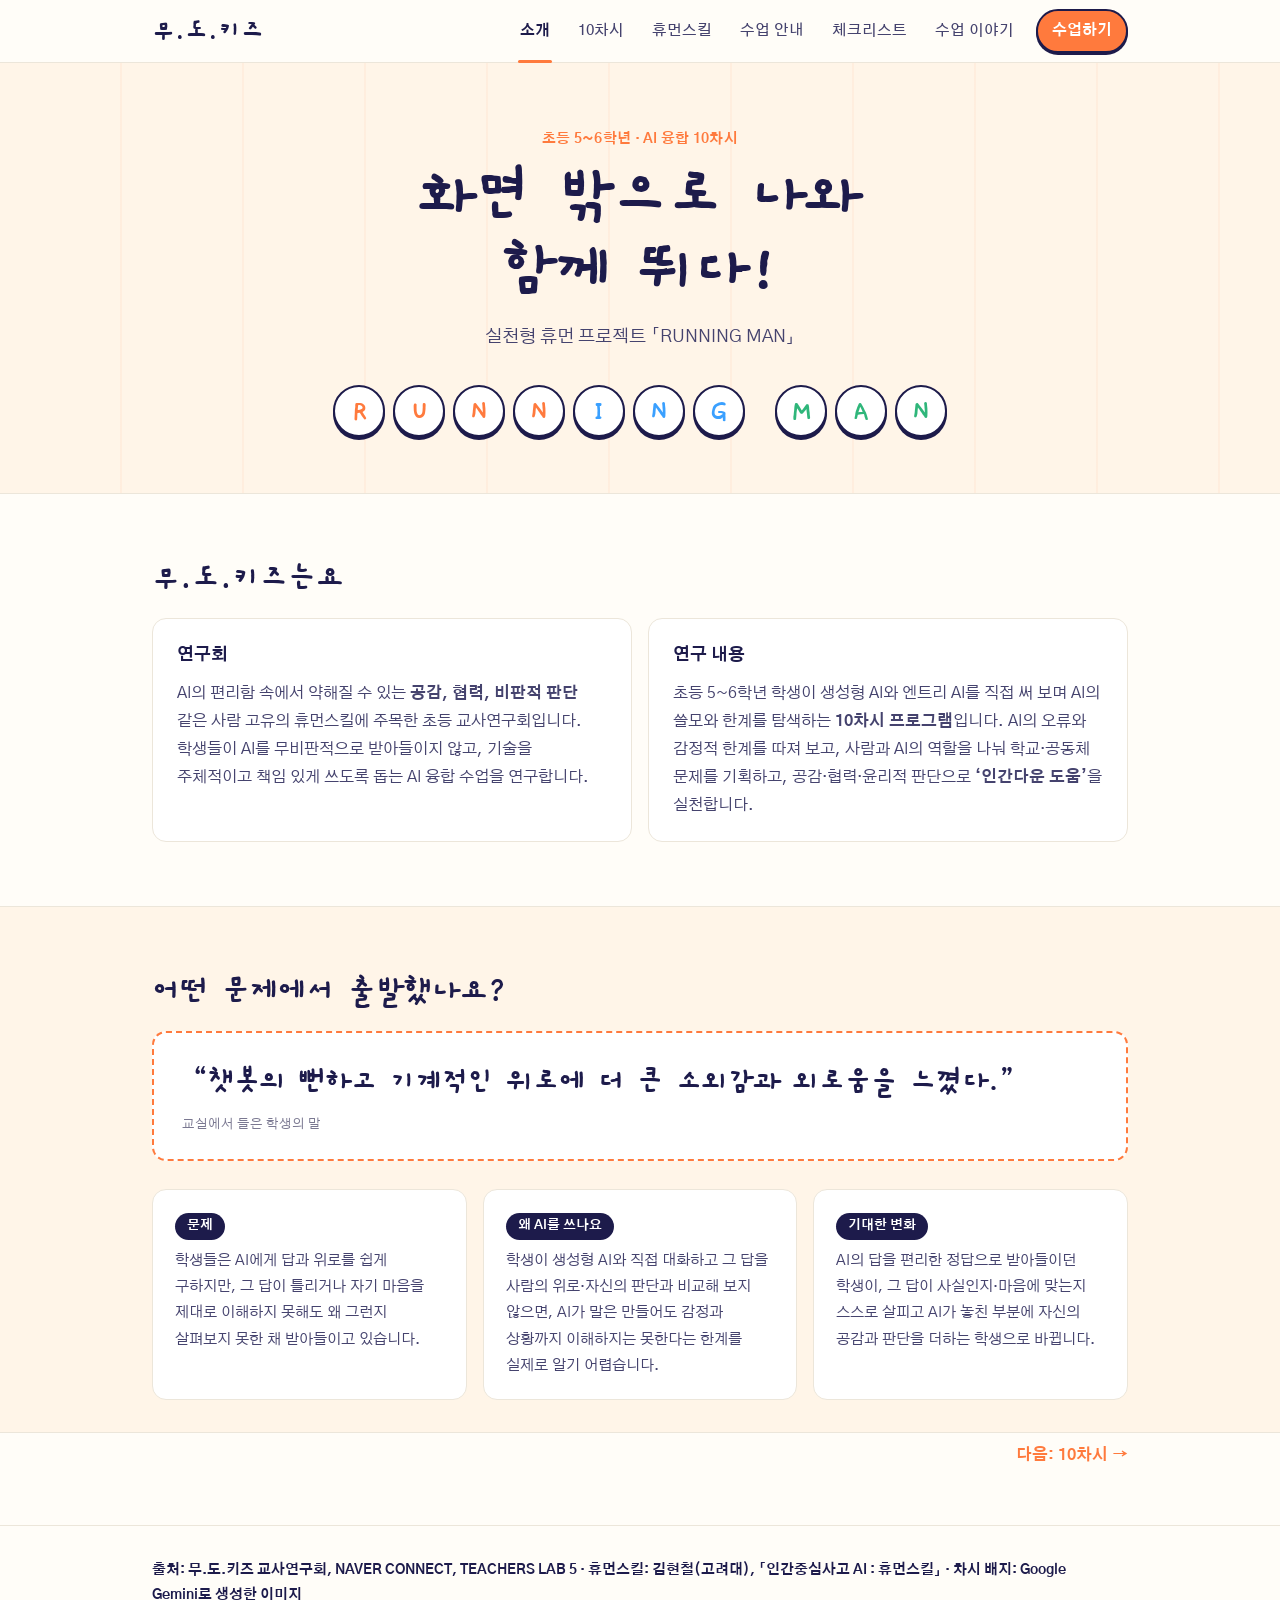
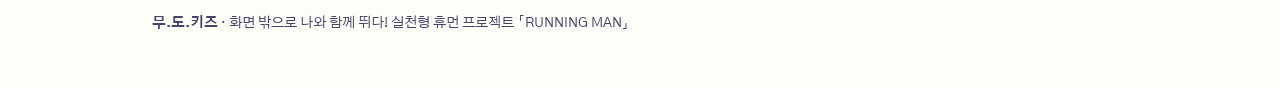
==== commit 2bf9eee1: "불필요한 안내 문장 정리 (소개·10차시·휴먼스킬·체크리스트·수업 이야기) Co-Authored-By: Claude Opus 5.5 <noreply@anthropic.com> Cl" ====
--- a/index.html
+++ b/index.html
@@ -48,7 +48,6 @@
           <li><a href="#l9" title="Action">A</a></li>
           <li><a href="#l10" title="New Future">N</a></li>
         </ol>
-        <p class="hero-note">글자를 누르면 그 차시로 갑니다.</p>
       </div>
     </section>
 
@@ -100,7 +99,7 @@
     <section id="lessons" class="section">
       <div class="wrap">
         <h2 class="section-title">RUNNING MAN 10차시</h2>
-        <p class="lead">나를 존중하는 데서 시작해 친구, 학교, 다른 나라 친구들까지 — 차시마다 머리글자 하나씩 모으며 달립니다. 카드를 누르면 주요 활동이, <b>수업 열기</b>를 누르면 수업 PPT·활동지·수업 안내가 있는 차시 화면이 열려요.</p>
+        <p class="lead">나를 존중하는 데서 시작해 친구, 학교, 다른 나라 친구들까지 — 차시마다 머리글자 하나씩 모으며 달립니다.</p>
 
         <div class="phases" aria-hidden="true">
           <span class="phase p1">나와 AI 이해하기 · 1~4</span>
@@ -308,30 +307,30 @@
     <section id="skills" class="section">
       <div class="wrap">
         <h2 class="section-title">RUNNING MAN이 키우는 휴먼스킬</h2>
-        <p class="lead">AI 시대에 사람만이 발휘할 수 있는 <b>인간중심 사고</b>를 휴먼스킬이라고 해요. 휴먼스킬은 세 갈래 12가지이고, RUNNING MAN은 그중 11가지를 10차시 동안 키워요.</p>
+        <p class="lead"><b>인간중심 사고</b>는 “기술이 대신할 수 없는 인간만의 고유 능력으로 AI 활용에 있어 가장 중요한 사고 능력”이에요. 휴먼스킬은 세 갈래 12가지이고, RUNNING MAN은 그중 11가지를 10차시 동안 키워요.</p>
         <div class="ax-wrap">
           <p class="ax-core"><b>휴먼스킬</b><span>인간중심 사고</span></p>
           <div class="ax-cols">
-            <section class="ax ax-center"><h3 class="ax-name">중심잡기</h3><ul>
-              <li><b>주체성</b><p>내 생각과 판단을 스스로 세우고 책임 있게 선택하는 힘</p><span class="sk-mini"><a href="lesson.html?l=1" title="1차시 서로 존중하기"><img class="" src="assets/img/badges/1.png" alt="1차시 R" loading="lazy"></a><a href="lesson.html?l=9" title="9차시 행하기"><img class="" src="assets/img/badges/9.png" alt="9차시 A" loading="lazy"></a></span></li>
-              <li><b>적응성</b><p>달라지는 상황에서도 가치를 지키며 알맞게 행동을 바꾸는 힘</p><span class="sk-mini"><a href="lesson.html?l=10" title="10차시 미래 만들기"><img class="" src="assets/img/badges/10.png" alt="10차시 N" loading="lazy"></a></span></li>
-              <li><b>호기심</b><p>궁금한 것을 묻고 스스로 알아보려는 힘</p><span class="sk-mini"><em>사전·사후 설문</em></span></li>
+            <section class="ax ax-center"><h3 class="ax-name">중심잡기</h3><p class="ax-desc">AI 시대의 변화에 휘둘리지 않고 스스로 중심을 잡고 성장하기 위한 토대 역량</p><ul>
+              <li><b>주체성</b><p class="ax-lec">스스로 문제의식을 가지고 주체적으로 인공지능 도구 사용</p><p>내 생각과 판단을 스스로 세우고 책임 있게 선택하는 힘</p><span class="sk-mini"><a href="lesson.html?l=1" title="1차시 서로 존중하기"><img class="" src="assets/img/badges/1.png" alt="1차시 R" loading="lazy"></a><a href="lesson.html?l=9" title="9차시 행하기"><img class="" src="assets/img/badges/9.png" alt="9차시 A" loading="lazy"></a></span></li>
+              <li><b>적응성</b><p class="ax-lec">변화하는 환경에 유연하게 대응하며 현장의 목소리와 새로운 가능성 탐구</p><p>달라지는 상황에서도 가치를 지키며 알맞게 행동을 바꾸는 힘</p><span class="sk-mini"><a href="lesson.html?l=10" title="10차시 미래 만들기"><img class="" src="assets/img/badges/10.png" alt="10차시 N" loading="lazy"></a></span></li>
+              <li><b>호기심</b><p class="ax-lec">변화하는 환경에 유연하게 대응하며 현장의 목소리와 새로운 가능성 탐구</p><p>궁금한 것을 묻고 스스로 알아보려는 힘</p><span class="sk-mini"><em>사전·사후 설문</em></span></li>
             </ul></section>
             <section class="ax ax-reflect"><h3 class="ax-name">성찰하기</h3><ul>
-              <li><b>비판적 사고</b><p>정보와 AI의 답을 그대로 믿지 않고 근거를 따져 보는 힘</p><span class="sk-mini"><a href="lesson.html?l=2" title="2차시 인간과 AI 이해하기"><img class="" src="assets/img/badges/2.png" alt="2차시 U" loading="lazy"></a><a href="lesson.html?l=3" title="3차시 문제 알아차리기"><img class="" src="assets/img/badges/3.png" alt="3차시 N" loading="lazy"></a></span></li>
-              <li><b>윤리적 사고</b><p>나와 남, 공동체에 미칠 영향을 생각해 옳은 쪽을 고르는 힘</p><span class="sk-mini"><a href="lesson.html?l=6" title="6차시 공동체 연결하기"><img class="" src="assets/img/badges/6.png" alt="6차시 N" loading="lazy"></a><a href="lesson.html?l=9" title="9차시 행하기"><img class="" src="assets/img/badges/9.png" alt="9차시 A" loading="lazy"></a></span></li>
-              <li><b>성찰적 사고</b><p>내 경험과 배움을 돌아보고 다음을 더 낫게 만드는 힘</p><span class="sk-mini"><a href="lesson.html?l=6" title="6차시 공동체 연결하기"><img class="" src="assets/img/badges/6.png" alt="6차시 N" loading="lazy"></a><a href="lesson.html?l=7" title="7차시 함께 성장하기"><img class="" src="assets/img/badges/7.png" alt="7차시 G" loading="lazy"></a><a href="lesson.html?l=10" title="10차시 미래 만들기"><img class="" src="assets/img/badges/10.png" alt="10차시 N" loading="lazy"></a></span></li>
-              <li><b>사회·관계적 사고</b><p>다른 사람의 생각과 감정을 존중하며 좋은 관계를 맺는 힘</p><span class="sk-mini"><a href="lesson.html?l=1" title="1차시 서로 존중하기"><img class="" src="assets/img/badges/1.png" alt="1차시 R" loading="lazy"></a><a href="lesson.html?l=5" title="5차시 협력하기"><img class="" src="assets/img/badges/5.png" alt="5차시 I" loading="lazy"></a></span></li>
+              <li><b>비판적 사고</b><p class="ax-lec">결과를 무비판적으로 수용하지 않고 점검</p><p>정보와 AI의 답을 그대로 믿지 않고 근거를 따져 보는 힘</p><span class="sk-mini"><a href="lesson.html?l=2" title="2차시 인간과 AI 이해하기"><img class="" src="assets/img/badges/2.png" alt="2차시 U" loading="lazy"></a><a href="lesson.html?l=3" title="3차시 문제 알아차리기"><img class="" src="assets/img/badges/3.png" alt="3차시 N" loading="lazy"></a></span></li>
+              <li><b>윤리적 사고</b><p class="ax-lec">고객 불만을 외면하지 않고 공정성과 책임에 대해 고민</p><p>나와 남, 공동체에 미칠 영향을 생각해 옳은 쪽을 고르는 힘</p><span class="sk-mini"><a href="lesson.html?l=6" title="6차시 공동체 연결하기"><img class="" src="assets/img/badges/6.png" alt="6차시 N" loading="lazy"></a><a href="lesson.html?l=9" title="9차시 행하기"><img class="" src="assets/img/badges/9.png" alt="9차시 A" loading="lazy"></a></span></li>
+              <li><b>성찰적 사고</b><p class="ax-lec">‘성과’를 단순한 ‘결과’로 보는 것이 아닌 사회와 고객에게 어떤 의미인지 돌아보는 사고</p><p>내 경험과 배움을 돌아보고 다음을 더 낫게 만드는 힘</p><span class="sk-mini"><a href="lesson.html?l=6" title="6차시 공동체 연결하기"><img class="" src="assets/img/badges/6.png" alt="6차시 N" loading="lazy"></a><a href="lesson.html?l=7" title="7차시 함께 성장하기"><img class="" src="assets/img/badges/7.png" alt="7차시 G" loading="lazy"></a><a href="lesson.html?l=10" title="10차시 미래 만들기"><img class="" src="assets/img/badges/10.png" alt="10차시 N" loading="lazy"></a></span></li>
+              <li><b>사회·관계적 사고</b><p class="ax-lec">동료와 함께 해결책 논의</p><p>다른 사람의 생각과 감정을 존중하며 좋은 관계를 맺는 힘</p><span class="sk-mini"><a href="lesson.html?l=1" title="1차시 서로 존중하기"><img class="" src="assets/img/badges/1.png" alt="1차시 R" loading="lazy"></a><a href="lesson.html?l=5" title="5차시 협력하기"><img class="" src="assets/img/badges/5.png" alt="5차시 I" loading="lazy"></a></span></li>
             </ul></section>
             <section class="ax ax-fuse"><h3 class="ax-name">융합하기</h3><ul>
-              <li><b>창의적 사고</b><p>새로운 생각을 떠올리고 더 나은 방법을 설계하는 힘</p><span class="sk-mini"><a href="lesson.html?l=5" title="5차시 협력하기"><img class="" src="assets/img/badges/5.png" alt="5차시 I" loading="lazy"></a></span></li>
-              <li><b>직관적 통찰</b><p>표정·분위기 같은 작은 신호에서 상대의 마음과 핵심을 알아차리는 힘</p><span class="sk-mini"><a href="lesson.html?l=4" title="4차시 공감하기"><img class="" src="assets/img/badges/4.png" alt="4차시 N" loading="lazy"></a><a href="lesson.html?l=8" title="8차시 실천하기"><img class="" src="assets/img/badges/8.png" alt="8차시 M" loading="lazy"></a></span></li>
-              <li><b>문제해결 사고</b><p>필요한 것을 찾아 알맞은 방법으로 실천하며 문제를 푸는 힘</p><span class="sk-mini"><a href="lesson.html?l=8" title="8차시 실천하기"><img class="" src="assets/img/badges/8.png" alt="8차시 M" loading="lazy"></a></span></li>
-              <li><b>맥락적 사고</b><p>말과 상황 뒤에 숨은 뜻과 배경을 함께 읽는 힘</p><span class="sk-mini"><a href="lesson.html?l=3" title="3차시 문제 알아차리기"><img class="" src="assets/img/badges/3.png" alt="3차시 N" loading="lazy"></a></span></li>
-              <li><b>통합적 사고</b><p>여러 사람의 생각과 강점을 엮어 더 큰 답을 만드는 힘</p><span class="sk-mini"><a href="lesson.html?l=7" title="7차시 함께 성장하기"><img class="" src="assets/img/badges/7.png" alt="7차시 G" loading="lazy"></a></span></li>
+              <li><b>창의적 사고</b><p class="ax-lec">문제 제기를 넘어 다른 부서의 데이터를 연결해 원인을 찾고 새로운 아이디어를 제시하고 실행 가능한 해결책 탐색</p><p>새로운 생각을 떠올리고 더 나은 방법을 설계하는 힘</p><span class="sk-mini"><a href="lesson.html?l=5" title="5차시 협력하기"><img class="" src="assets/img/badges/5.png" alt="5차시 I" loading="lazy"></a></span></li>
+              <li><b>직관적 통찰</b><p class="ax-lec">상황을 꿰뚫는 능력</p><p>표정·분위기 같은 작은 신호에서 상대의 마음과 핵심을 알아차리는 힘</p><span class="sk-mini"><a href="lesson.html?l=4" title="4차시 공감하기"><img class="" src="assets/img/badges/4.png" alt="4차시 N" loading="lazy"></a><a href="lesson.html?l=8" title="8차시 실천하기"><img class="" src="assets/img/badges/8.png" alt="8차시 M" loading="lazy"></a></span></li>
+              <li><b>문제해결 사고</b><p class="ax-lec">문제 제기를 넘어 다른 부서의 데이터를 연결해 원인을 찾고 새로운 아이디어를 제시하고 실행 가능한 해결책 탐색</p><p>필요한 것을 찾아 알맞은 방법으로 실천하며 문제를 푸는 힘</p><span class="sk-mini"><a href="lesson.html?l=8" title="8차시 실천하기"><img class="" src="assets/img/badges/8.png" alt="8차시 M" loading="lazy"></a></span></li>
+              <li><b>맥락적 사고</b><p class="ax-lec">다양한 관점을 아우르는 능력</p><p>말과 상황 뒤에 숨은 뜻과 배경을 함께 읽는 힘</p><span class="sk-mini"><a href="lesson.html?l=3" title="3차시 문제 알아차리기"><img class="" src="assets/img/badges/3.png" alt="3차시 N" loading="lazy"></a></span></li>
+              <li><b>통합적 사고</b><p class="ax-lec">다양한 관점을 아우르는 능력</p><p>여러 사람의 생각과 강점을 엮어 더 큰 답을 만드는 힘</p><span class="sk-mini"><a href="lesson.html?l=7" title="7차시 함께 성장하기"><img class="" src="assets/img/badges/7.png" alt="7차시 G" loading="lazy"></a></span></li>
             </ul></section>
           </div>
-          <p class="small note">휴먼스킬 출처: <a href="https://techrun.connect.or.kr/online/course/83/lecture/107" target="_blank" rel="noopener">김현철(고려대학교 컴퓨터학과 교수), 「인간중심사고 AI : 휴먼스킬」, 네이버커넥트재단 테크런</a>. 한 줄 풀이는 학생에게 설명하기 쉽게 쓴 초안이고, 배지를 누르면 그 차시로 가요.</p>
+          <p class="small note">휴먼스킬 출처: <a href="https://techrun.connect.or.kr/online/course/83/lecture/107" target="_blank" rel="noopener">김현철(고려대학교 컴퓨터학과 교수), 「인간중심사고 AI : 휴먼스킬」, 네이버커넥트재단 테크런</a>.</p>
         </div>
 
         <h3 class="sk-h">10차시 휴먼스킬 길</h3>
@@ -565,7 +564,6 @@
     <section id="check" class="section soft">
       <div class="wrap">
         <h2 class="section-title">AI 도구 쓰기 전 체크리스트</h2>
-        <p class="lead">수업 전에 하나씩 눌러 확인해 보세요. (이 화면에서만 표시되고 저장되지 않아요.)</p>
         <div class="checks">
           <h3 class="check-group">오남용·악용</h3>
           <label><input type="checkbox"> 사용할 AI 도구의 이용약관(특히 연령 제한)과 법적 요건, 학교급별 사용 가능 도구를 확인했나요?</label>
@@ -580,6 +578,64 @@
           <label><input type="checkbox"> AI로 만든 결과를 학생이 자기 말로 설명하는 기회(발표, 짝 설명, 즉석 질문)를 넣었나요?</label>
         </div>
         <p class="small note">초등에서는 범용 생성형 AI의 연령 기준(대개 만 13세 이상) 때문에 교사 시연이나 교육용 도구로 운영하는 것이 안전합니다. 약관은 서비스·시점마다 바뀌니 수업 전에 꼭 다시 확인하세요.</p>
+
+        <!-- follow:start -->
+        <h2 class="section-title check-second">따라 하기 체크리스트</h2>
+        <p class="lead">연구회가 실제 수업에서 챙긴 것들이에요.</p>
+        <div class="checks follow">
+          <h3 class="check-group">수업 사전</h3>
+          <label><input type="checkbox"> 사용할 AI 도구(생성형 AI, 엔트리 AI, 번역 도구)의 연령 기준과 학교 지침을 확인하고, 학생이 직접 쓰기 어려우면 교사 시연·인쇄 결과로 대신할 준비를 했나요?</label>
+          <label><input type="checkbox"> 이름·사진·학교명 같은 개인정보를 AI에 입력하지 않는다는 약속을 학생과 미리 정했나요?</label>
+          <label><input type="checkbox"> 교류 학교와 수업 일정, Zoom 연결 방법, 그림·편지 교환 시기를 협의했나요?</label>
+          <label><input type="checkbox"> 영상 촬영·공유를 위한 초상권·개인정보 활용 동의를 받았나요?</label>
+          <label><input type="checkbox"> 1차시 전에 휴먼스킬 사전 설문을 실시했나요? (수업하기의 사전 설문은 반·번호를 받아 시점 오기입을 막고 학생별 변화도 볼 수 있어요)</label>
+          <h3 class="check-group">1차시 · 존중하기</h3>
+          <label><input type="checkbox"> AI 대화·학대 사례 영상, 가치 카드, 전지를 준비했나요?</label>
+          <label><input type="checkbox"> AI를 사람과 같다고 가르치기보다, ‘기술을 대하는 내 말과 행동이 사람을 대하는 태도로 이어진다’로 정리했나요?</label>
+          <label><input type="checkbox"> 존중받은 경험을 말하기 어려운 학생이 가상 상황을 고를 수 있게 했나요?</label>
+          <h3 class="check-group">2차시 · 인간과 AI 이해하기</h3>
+          <label><input type="checkbox"> AI 채용·면접 뉴스 자료, 교사가 미리 만든 AI 이미지, 인간 vs AI 역량 매트릭스를 준비했나요?</label>
+          <label><input type="checkbox"> 뉴스의 결론을 먼저 말하지 않고 학생이 ‘공정함’의 기준을 생각하게 했나요?</label>
+          <label><input type="checkbox"> 프롬프트를 고쳐도 편향이 완전히 사라지지 않으니 결과를 계속 확인해야 한다고 안내했나요?</label>
+          <h3 class="check-group">3차시 · 문제 알아차리기</h3>
+          <label><input type="checkbox"> 「원숭이 꽃신」(교과서)과 길찾기 앱 예시 자료를 준비했나요?</label>
+          <label><input type="checkbox"> 줄거리 확인에 그치지 않고, 꽃신이 준 편리함과 원숭이에게 생긴 변화를 짚었나요?</label>
+          <label><input type="checkbox"> ‘AI를 쓰면 안 된다’가 아니라 ‘편리하게 쓰되 스스로 판단하는 힘을 잃지 않기’로 정리했나요?</label>
+          <h3 class="check-group">4차시 · 공감하기</h3>
+          <label><input type="checkbox"> 같은 고민에 대한 AI·사람의 위로 글, 공감 요소 카드, 역할극 대본을 준비했나요?</label>
+          <label><input type="checkbox"> 고민 상황은 학생의 실제 경험이 아닌 가상 사례로 제시했나요?</label>
+          <label><input type="checkbox"> AI와 사람 글의 우열 대신 마음에 닿는 공감 요소를 찾게 하고, 학급 ‘위로 대사집’으로 모았나요?</label>
+          <h3 class="check-group">5차시 · 협력하기</h3>
+          <label><input type="checkbox"> 교류 국가가 쓰는 언어 표현의 뜻을 교사가 미리 확인했나요?</label>
+          <label><input type="checkbox"> 교류 학교의 친구를 신기한 대상이 아닌 동등한 친구로 소개했나요?</label>
+          <label><input type="checkbox"> 이 차시는 아이디어·초안 구상까지만 하고, AI 제안 중 무엇을 쓸지는 학생이 고르게 했나요?</label>
+          <h3 class="check-group">6차시 · 공동체 연결하기</h3>
+          <label><input type="checkbox"> 뮤직비디오 구상지, 번역 도구를 준비했나요?</label>
+          <label><input type="checkbox"> AI 번역 결과를 그대로 쓰지 않고 교사나 믿을 만한 자료로 확인했나요?</label>
+          <label><input type="checkbox"> 두 나라 문화를 우열로 비교하지 않고 각각의 의미를 살피게 했나요?</label>
+          <h3 class="check-group">7차시 · 함께 성장하기</h3>
+          <label><input type="checkbox"> Zoom 실시간 번역 기능과 촬영 장비를 수업 전에 점검했나요?</label>
+          <label><input type="checkbox"> 결과물의 완성도보다 함께 만드는 과정에 주목하게 했나요?</label>
+          <label><input type="checkbox"> 번역으로 이해한 내용이 맞는지 상대에게 다시 확인하게 했나요?</label>
+          <h3 class="check-group">8차시 · 실천하기</h3>
+          <label><input type="checkbox"> 한지·붓펜, 도화지·채색 도구, AI 생성 그림 예시를 준비했나요?</label>
+          <label><input type="checkbox"> AI는 아이디어 탐색에만 쓰고, 씨앗 그림과 손편지는 학생이 직접 고르고 고쳐 완성했나요?</label>
+          <label><input type="checkbox"> 편지에 쓸 번역 표현은 교사가 미리 확인한 것을 썼나요?</label>
+          <h3 class="check-group">9차시 · 행하기</h3>
+          <label><input type="checkbox"> 주고받을 그림·손편지를 차시 사이에 미리 교환해 두었나요?</label>
+          <label><input type="checkbox"> 실천을 계획하기 전에 ‘상대에게 정말 필요한 도움인지’ 먼저 확인하게 했나요?</label>
+          <label><input type="checkbox"> 수업 중에는 교실에서 안전하게 끝낼 수 있는 작은 실천을 하고, AI 사용 학급 약속을 만들었나요?</label>
+          <h3 class="check-group">10차시 · 미래 만들기</h3>
+          <label><input type="checkbox"> 프로젝트 결과물·사진, 성장 돌아보기 활동지, 미래 선언문 활동지를 준비했나요?</label>
+          <label><input type="checkbox"> 성장한 점을 막연한 느낌이 아닌 실제 활동 장면·기록과 연결해 말하게 했나요?</label>
+          <label><input type="checkbox"> 친구의 선언문을 비교하거나 순위를 매기지 않았나요?</label>
+          <h3 class="check-group">수업 사후</h3>
+          <label><input type="checkbox"> 10차시 직후 사전과 같은 문항·순서로 사후 설문을 실시했나요?</label>
+          <label><input type="checkbox"> 사전·사후 응답을 비교해 휴먼스킬별·반별 변화를 확인했나요? (수업하기의 설문 결과에서 바로 볼 수 있어요)</label>
+          <label><input type="checkbox"> 미래 선언문과 학급 약속을 게시하고, 다시 돌아볼 날짜를 정했나요?</label>
+          <label><input type="checkbox"> 함께 만든 뮤직비디오와 결과물을 교류 학교와 공유했나요?</label>
+        </div>
+        <!-- follow:end -->
 
         <h2 class="section-title check-second">수업하기 체크리스트</h2>
         <div class="checks">
@@ -597,44 +653,117 @@
           <label><input type="checkbox"> 실시간 현황에서 <b>CSV 받기</b>로 답과 평가 초안을 저장했나요? (수업 기록은 12시간 뒤 지워져요)</label>
           <label><input type="checkbox"> <b>수업 끝내기</b>를 눌렀나요? 공용 기기라면 꼭 눌러 주세요.</label>
           <h3 class="check-group">휴먼스킬</h3>
-          <label><input type="checkbox"> 1차시 전에 <b>사전 설문</b>을 하고 결과 CSV를 받아 두었나요?</label>
           <label><input type="checkbox"> 차시를 시작할 때 이번 차시의 <a href="#skills">휴먼스킬</a>을 학생에게 쉬운 말로 알려 주었나요?</label>
           <label><input type="checkbox"> 휴먼스킬의 알기·하기·가치를 모두 활동에 담았나요?</label>
           <label><input type="checkbox"> 평가 초안의 상·중·하를 수업 관찰과 비교해 고쳐서 확정했나요?</label>
-          <label><input type="checkbox"> 10차시 뒤 <b>사후 설문</b>을 하고, 사전 CSV를 불러와 휴먼스킬 변화를 비교했나요?</label>
         </div>
       </div>
     </section>
     </div>
 
-    <!-- 준비 중 -->
     <div class="page" data-page="stories" aria-label="수업 이야기">
     <section id="stories" class="section">
       <div class="wrap">
         <h2 class="section-title">수업 이야기</h2>
-        <p class="lead">수업을 마치면서 하나씩 채워 갑니다.</p>
-        <div class="about-grid two">
-          <div class="card pending">
-            <span class="tag">준비 중</span>
-            <h3>1차 수업에서 바꾼 점</h3>
-            <p>따라 하실 선생님들을 위한 ‘함정 미리보기’ — 처음 수업의 어려움과 최종본에서 바꾼 내용</p>
-          </div>
-          <div class="card pending">
-            <span class="tag">준비 중</span>
-            <h3>실제 변화</h3>
-            <p>휴먼스킬 사전·사후 설문 결과와 학생들의 목소리</p>
-          </div>
-          <div class="card pending">
-            <span class="tag">준비 중</span>
-            <h3>따라 하기 체크리스트</h3>
-            <p>수업 전 · 차시별 · 수업 후 순서대로 챙길 것</p>
-          </div>
-          <div class="card pending">
-            <span class="tag">준비 중</span>
-            <h3>우리 학교에 맞게 바꾸려면</h3>
-            <p>기기가 부족할 때, 더 어린 학년, 중·고등학생을 위한 변형 팁</p>
-          </div>
-        </div>
+        <p class="lead">4개 학급에서 10차시를 실제로 운영하며 바꾼 점과 학생들의 변화예요.</p>
+        <nav class="st-nav" aria-label="수업 이야기 차례"><a href="#st-change">1차 수업에서 바꾼 점</a><a href="#st-result">실제 변화</a><a href="#st-voice">학생 목소리</a><a href="#st-adapt">우리 학교에 맞게</a><a href="#check">따라 하기 체크리스트</a></nav>
+
+        <h3 class="sk-h" id="st-change">1차 수업에서 바꾼 점</h3>
+        <p class="small note">따라 하실 선생님을 위한 ‘함정 미리보기’예요.</p>
+        <ol class="st-changes">
+          <li class="p1"><a class="st-lesson" href="lesson.html?l=1"><img src="assets/img/badges/1.png" alt="1차시 R" loading="lazy"><span>1차시<b>서로 존중하기</b></span></a>
+            <div class="st-pair"><div class="st-before"><span>처음 걱정</span><p>‘AI도 존중받아야 할까?’ 토론이 AI를 사람과 같은 존재로 보는 논의에 머물면, 사람 사이의 관계와 존중 태도라는 수업 목표가 흐려질 수 있었음.</p></div><div class="st-after"><span>이렇게 바꿨어요</span><p>AI를 대하는 태도가 사람 사이의 관계와 어떤 관련이 있는지 생각하도록 질문을 구체화하고, 가치 선택과 존중받은 경험 나누기를 통해 존중의 의미를 탐색하도록 구성함.</p></div></div></li>
+          <li class="p1"><a class="st-lesson" href="lesson.html?l=2"><img src="assets/img/badges/2.png" alt="2차시 U" loading="lazy"><span>2차시<b>인간과 AI 이해하기</b></span></a>
+            <div class="st-pair"><div class="st-before"><span>처음 걱정</span><p>편향을 찾은 뒤 AI가 편향을 극복하도록 프롬프트를 고치는 활동은 좋지만, 초등학생이 AI를 직접 사용하기 어려울 수 있고 활동 시간이 부족할 우려가 있었음.</p></div><div class="st-after"><span>이렇게 바꿨어요</span><p>프롬프트 힌트를 제공하고, 학생이 만든 프롬프트를 교사가 화면에서 시연해 수정 전·후 결과를 비교하도록 함. 직접 사용이 어려운 경우 교사 시연이나 인쇄 자료로 참여할 수 있게 함.</p></div></div></li>
+          <li class="p1"><a class="st-lesson" href="lesson.html?l=3"><img src="assets/img/badges/3.png" alt="3차시 N" loading="lazy"><span>3차시<b>문제 알아차리기</b></span></a>
+            <div class="st-pair"><div class="st-before"><span>처음 걱정</span><p>「원숭이 꽃신」의 인물과 사물을 AI 세계에 일대일로 대응하면 상징 해석이 어렵고, AI를 나쁜 기술로만 이해할 우려가 있었음.</p></div><div class="st-after"><span>이렇게 바꿨어요</span><p>길찾기 앱 사례로 편리함과 의존의 관계를 먼저 보여 주고, 하나의 정답 대신 여러 해석과 근거를 나누도록 함. 기술의 의도와 사용 결과를 구분하고, AI를 유익하게 활용하면서 사람이 맡아야 할 판단을 생각하도록 수정함.</p></div></div></li>
+          <li class="p1"><a class="st-lesson" href="lesson.html?l=4"><img src="assets/img/badges/4.png" alt="4차시 N" loading="lazy"><span>4차시<b>공감하기</b></span></a>
+            <div class="st-pair"><div class="st-before"><span>처음 걱정</span><p>‘AI의 완벽한 조언과 사람의 서툰 손편지’, ‘로봇 역할과 인간 역할’을 대조하면 AI는 차갑고 사람은 공감적이라는 결론을 미리 정해둘 수 있었음.</p></div><div class="st-after"><span>이렇게 바꿨어요</span><p>작성 주체가 아니라 감정 인정·상황 이해·도움의 적절성 등 위로 표현을 기준으로 비교하도록 함. 해결책 제시, 질문하기, 말없이 곁에 있기 등 여러 반응을 살펴 상황에 맞는 위로 문장을 만들도록 수정함.</p></div></div></li>
+          <li class="p2"><a class="st-lesson" href="lesson.html?l=5"><img src="assets/img/badges/5.png" alt="5차시 I" loading="lazy"><span>5차시<b>협력하기</b></span></a>
+            <div class="st-pair"><div class="st-before"><span>처음 걱정</span><p>춤 뮤직비디오와 씨앗 그림·편지 활동을 한 차시에 모두 완성하려 하면 시간이 부족하고, 사람과 AI의 협력이라는 목표도 흐려질 수 있었음.</p></div><div class="st-after"><span>이렇게 바꿨어요</span><p>두 활동을 완성하는 대신 각각의 목적과 전할 마음을 정하고 초안을 구상하도록 함. AI가 도울 부분과 학생이 직접 판단할 부분을 나누고, 구체적인 제작과 교류는 다음 차시로 이어지게 함.</p></div></div></li>
+          <li class="p2"><a class="st-lesson" href="lesson.html?l=6"><img src="assets/img/badges/6.png" alt="6차시 N" loading="lazy"><span>6차시<b>공동체 연결하기</b></span></a>
+            <div class="st-pair"><div class="st-before"><span>처음 걱정</span><p>춤·음악을 통한 국제교류와 AI 사용, 관계망·공동체 영향 활동이 함께 제시되어 차시의 초점이 분산될 수 있었음. 문화 차이를 단순 비교하는 데 그칠 우려도 있었음.</p></div><div class="st-after"><span>이렇게 바꿨어요</span><p>한·태 춤과 음악이 학생들을 연결하는 의미를 중심으로 구성함. 공동 뮤직비디오의 메시지와 역할을 구상하고, AI 번역은 번역 결과 확인과 개인정보 보호 등 교류를 돕는 도구로 다루도록 조정함.</p></div></div></li>
+        </ol>
+
+        <h3 class="sk-h" id="st-result">실제 변화</h3>
+        <div class="st-stats">
+          <div><span>휴먼스킬 평균</span><b>4.08 → 4.50</b><em>+0.42점</em></div>
+          <div><span>그렇다 이상 응답</span><b>75% → 88%</b><em>+13%p</em></div>
+          <div><span>휴먼스킬 12가지</span><b>모두 상승</b><em>12개 영역 p&lt;.01</em></div>
+          <div><span>응답한 학생</span><b>사전 81 · 사후 83명</b><em>4개 학급</em></div>
+        </div>
+        <div class="st-expect">
+          <div><b>답의 사실성을 스스로 살핀다</b><p>“AI가 자신 있게 대답해도 그 말이 맞는지 확인하는 방법을 말할 수 있다” 4.14→4.58, “AI가 알려 준 답을 책이나 어른에게 한 번 더 확인하고 싶다” 3.72→4.48</p></div>
+          <div><b>마음에 맞는 정도를 살핀다</b><p>“AI가 다정하게 말하는 것과 사람이 내 마음을 알아주는 것은 다르다는 것을 안다” 사전 4.52에서 사후 4.76</p></div>
+          <div><b>AI가 놓친 부분에 공감과 판단을 더한다</b><p>“AI가 써 준 글에 내가 배운 표현이나 직접 만든 그림을 더해 다시 만든다” 3.77→4.36, “AI가 써 준 글을 그대로 내기보다 내가 읽고 고쳐 쓴 글을 내고 싶다” 4.31→4.57</p></div>
+        </div>
+        <div class="st-chart">
+          <p class="st-legend"><span><i class="pre"></i>사전</span><span><i class="post"></i>사후</span><span class="small">5점 만점 · 막대는 3점부터 · 많이 오른 순서 · 줄을 누르면 해석</span></p>
+          <details class="st-row"><summary><span class="st-name ax-reflect">비판적 사고</span>
+            <span class="st-bars"><span class="st-bar pre"><i style="width:40.0%"></i>3.80</span><span class="st-bar post"><i style="width:74.5%"></i>4.49</span></span>
+            <span class="st-d">+0.69</span></summary><p>가장 크게 올랐어요. AI 답을 다른 자료로 다시 확인하려는 태도(3.72→4.48)와 추천 영상이 나온 이유를 생각하는 습관(3.56→4.41)이 늘었어요. <span class="small">(그렇다 이상 63% → 88%)</span></p></details>
+          <details class="st-row"><summary><span class="st-name ax-fuse">통합적 사고</span>
+            <span class="st-bars"><span class="st-bar pre"><i style="width:44.5%"></i>3.89</span><span class="st-bar post"><i style="width:70.5%"></i>4.41</span></span>
+            <span class="st-d">+0.52</span></summary><p>8차시 씨앗 그림·손편지를 AI 아이디어에서 출발해 직접 고쳐 완성한 경험이 반영된 것으로 보여요. <span class="small">(그렇다 이상 68% → 86%)</span></p></details>
+          <details class="st-row"><summary><span class="st-name ax-fuse">직관적 통찰</span>
+            <span class="st-bars"><span class="st-bar pre"><i style="width:50.5%"></i>4.01</span><span class="st-bar post"><i style="width:76.5%"></i>4.53</span></span>
+            <span class="st-d">+0.52</span></summary><p>“직접 해 봐야 알 수 있는 것을 예로 들 수 있다”가 3.94→4.64. 춤·뮤직비디오·손편지처럼 몸과 손으로 해 본 활동의 영향이에요. <span class="small">(그렇다 이상 74% → 89%)</span></p></details>
+          <details class="st-row"><summary><span class="st-name ax-reflect">성찰적 사고</span>
+            <span class="st-bars"><span class="st-bar pre"><i style="width:52.0%"></i>4.04</span><span class="st-bar post"><i style="width:77.0%"></i>4.54</span></span>
+            <span class="st-d">+0.50</span></summary><p>매 차시 배움 정리와 10차시 성장 돌아보기가 습관으로 이어졌어요. <span class="small">(그렇다 이상 72% → 91%)</span></p></details>
+          <details class="st-row"><summary><span class="st-name ax-center">호기심</span>
+            <span class="st-bars"><span class="st-bar pre"><i style="width:45.0%"></i>3.90</span><span class="st-bar post"><i style="width:68.5%"></i>4.37</span></span>
+            <span class="st-d">+0.47</span></summary><p>AI 답을 읽고 새 질문을 만드는 힘은 크게 늘었지만, 생활 속 AI 기기를 살펴보는 것은 사후에도 낮은 편이라 수업 밖 연결이 더 필요해요. <span class="small">(그렇다 이상 68% → 84%)</span></p></details>
+          <details class="st-row"><summary><span class="st-name ax-fuse">창의적 사고</span>
+            <span class="st-bars"><span class="st-bar pre"><i style="width:49.5%"></i>3.99</span><span class="st-bar post"><i style="width:72.5%"></i>4.45</span></span>
+            <span class="st-d">+0.46</span></summary><p>“AI가 써 준 이야기에서 무엇을 바꾸면 내 이야기가 되는지 생각할 수 있다”가 가장 많이 올랐어요. <span class="small">(그렇다 이상 74% → 87%)</span></p></details>
+          <details class="st-row"><summary><span class="st-name ax-reflect">사회·관계적 사고</span>
+            <span class="st-bars"><span class="st-bar pre"><i style="width:58.5%"></i>4.17</span><span class="st-bar post"><i style="width:78.5%"></i>4.57</span></span>
+            <span class="st-d">+0.40</span></summary><p>태국 친구들과 함께 만든 경험이 협력하는 태도로 이어졌어요. <span class="small">(그렇다 이상 78% → 91%)</span></p></details>
+          <details class="st-row"><summary><span class="st-name ax-center">적응성</span>
+            <span class="st-bars"><span class="st-bar pre"><i style="width:61.0%"></i>4.22</span><span class="st-bar post"><i style="width:80.5%"></i>4.61</span></span>
+            <span class="st-d">+0.39</span></summary><p>생각대로 되지 않아 다시 하더라도 배우는 과정이라고 생각하게 됐어요(3.83→4.28). <span class="small">(그렇다 이상 81% → 91%)</span></p></details>
+          <details class="st-row"><summary><span class="st-name ax-fuse">문제해결 사고</span>
+            <span class="st-bars"><span class="st-bar pre"><i style="width:57.5%"></i>4.15</span><span class="st-bar post"><i style="width:77.0%"></i>4.54</span></span>
+            <span class="st-d">+0.39</span></summary><p>쉬운 것으로 바꾸기보다 AI 도움을 받아 원래 하고 싶던 것을 해 보려는 마음이 커졌어요(3.79→4.45). <span class="small">(그렇다 이상 76% → 90%)</span></p></details>
+          <details class="st-row"><summary><span class="st-name ax-reflect">윤리적 사고</span>
+            <span class="st-bars"><span class="st-bar pre"><i style="width:67.5%"></i>4.35</span><span class="st-bar post"><i style="width:82.0%"></i>4.64</span></span>
+            <span class="st-d">+0.29</span></summary><p>사전부터 가장 높았던 영역이에요. 사진을 AI에 올리기 전에 어른에게 묻는 태도가 가장 많이 올랐어요. <span class="small">(그렇다 이상 82% → 94%)</span></p></details>
+          <details class="st-row"><summary><span class="st-name ax-center">주체성</span>
+            <span class="st-bars"><span class="st-bar pre"><i style="width:57.5%"></i>4.15</span><span class="st-bar post"><i style="width:69.5%"></i>4.39</span></span>
+            <span class="st-d">+0.24</span></summary><p>상승 폭이 작은 편이에요. 편리함을 미루고 먼저 찾아보는 태도는 10차시만으로 바뀌기 어려웠어요. <span class="small">(그렇다 이상 79% → 85%)</span></p></details>
+          <details class="st-row"><summary><span class="st-name ax-fuse">맥락적 사고</span>
+            <span class="st-bars"><span class="st-bar pre"><i style="width:61.5%"></i>4.23</span><span class="st-bar post"><i style="width:72.0%"></i>4.44</span></span>
+            <span class="st-d">+0.21</span></summary><p>AI 추천·규칙을 우리 교실에 맞게 바꾸는 힘은 올랐고, 이미 높던 문항은 비슷했어요. <span class="small">(그렇다 이상 81% → 87%)</span></p></details>
+          <div class="st-row st-total"><span class="st-name">전체 36문항</span>
+            <span class="st-bars"><span class="st-bar pre"><i style="width:54.0%"></i>4.08</span><span class="st-bar post"><i style="width:75.0%"></i>4.50</span></span>
+            <span class="st-d">+0.42</span></div>
+        </div>
+        <div class="st-two">
+          <div class="st-box"><h4>반별 보기</h4><ul class="st-classes">
+            <li><b>80_1</b><span class="st-bars"><span class="st-bar pre"><i style="width:47.5%"></i>3.95</span><span class="st-bar post"><i style="width:79.5%"></i>4.59</span></span><span class="st-d">+0.64</span></li>
+            <li><b>80_2</b><span class="st-bars"><span class="st-bar pre"><i style="width:59.5%"></i>4.19</span><span class="st-bar post"><i style="width:89.5%"></i>4.79</span></span><span class="st-d">+0.60</span></li>
+            <li><b>80_3</b><span class="st-bars"><span class="st-bar pre"><i style="width:53.0%"></i>4.06</span><span class="st-bar post"><i style="width:63.0%"></i>4.26</span></span><span class="st-d">+0.20</span></li>
+            <li><b>80_4</b><span class="st-bars"><span class="st-bar pre"><i style="width:55.5%"></i>4.11</span><span class="st-bar post"><i style="width:69.0%"></i>4.38</span></span><span class="st-d">+0.27</span></li>
+          </ul><p class="small">네 학급 모두 올랐지만 상승 폭은 80_1·80_2(+0.6점대)와 80_3·80_4(+0.2점대)로 갈렸어요. 학급마다 운영 시간이나 교류 활동 참여 방식이 달랐는지 ‘1차 수업에서 바꾼 점’과 함께 돌아볼 거리예요.</p></div>
+          <div class="st-box"><h4>어떻게 쟀나요</h4><dl class="st-dl"><dt>대상</dt><dd>4개 학급(80_1~80_4) 학생</dd><dt>시기</dt><dd>사전 2026. 8. 28.~9. 2. / 사후 2026. 11. 10.~11. 16.</dd><dt>도구</dt><dd>휴먼스킬 12개 영역 × 3문항(지식·이해 / 과정·기능 / 가치·태도) = 36문항, 5점 척도</dd><dt>응답 수</dt><dd>사전 81명, 사후 83명</dd><dt>비교 방법</dt><dd>익명 응답이라 같은 학생끼리 짝짓지 않고 사전·사후 집단 평균을 비교</dd></dl></div>
+        </div>
+        <div class="st-box st-caution"><h4>해석할 때 유의할 점</h4><ul><li>학생 자기보고 설문이고, 익명 응답이라 개인별 변화가 아닌 집단 평균을 비교했어요.</li><li>사전 평균이 이미 4점대로 높아, 원래 높던 문항은 더 오를 여지가 적었어요.</li><li>전체 평균 차이는 통계적으로 의미 있는 수준이에요(Mann-Whitney U 검정 p&lt;.001, 효과크기 d=0.80). 12개 영역도 모두 p&lt;.01 수준에서 차이가 나타났어요.</li><li>사전 설문에서 ‘설문 시점’을 잘못 고른 응답이 많아, 응답 날짜(8~9월=사전, 11월=사후)로 사전·사후를 나누었어요. 이 사이트의 사전·사후 설문은 시점을 선생님이 정하고 반·번호를 받아, 이런 오기입을 막고 학생별 변화도 볼 수 있어요.</li></ul></div>
+
+        <h3 class="sk-h" id="st-voice">학생 목소리</h3>
+        <div class="st-voices">
+          <figure class="st-voice"><figcaption class="st-vt">번역을 넘어 통한 진심</figcaption><blockquote>“ai의 조언을 들었을 때는 상투적이고 더 인간적인 외로움을 느꼈는데, 말도 통하지 않는 태국 친구와 교류할 때 언어적 한계를 뛰어넘기 위해 ai를 써서 ai를 도구로 나의 마음을 전하고 받으니 먼 나라에서도 나와 비슷한 고민을 가진 친구가 있음을 알았고, 말이 통하지 않지만 서로 번역한 언어 속에서 나눈 진심이 통하는 걸 느꼈다. 인간에게만 위로받을 수 있는 영역이 분명히 있음을 느낌”</blockquote><p class="small">6학년, 평소 AI 챗봇과 대화하며 고민을 털어놓던 학생</p></figure>
+          <figure class="st-voice"><figcaption class="st-vt">마음을 움직이는 것은 사람</figcaption><blockquote>“ai가 만든 글과 그림은 겉보기에 완벽하나 마음을 움직이는 것은 인간임을 배웠음.”</blockquote><p class="small">5학년, 학원 과제에 가끔 AI를 쓴다고 솔직하게 말한 학생. AI와 사람의 결과물을 비교하다가 깨달았다고 함</p></figure>
+          <figure class="st-voice"><figcaption class="st-vt">좋고 나쁨을 판단하는 것은 AI를 쓰는 우리</figcaption><blockquote>“ai가 모든 걸 다해주는 세상에서 내가 어떤 걸 할 수 있는지 진로적으로 고민됐는데.. ai가 더 잘하는 것들이 분명히 많지만 그게 좋다고 나쁘다고 판단할 수 있는 건 ai를 사용하는 우리임을 알게되었고 ai 시대 속에서 인간의 역할이 분명히 더 큼을 느낌”</blockquote><p class="small">6학년, AI가 모든 것을 대체할까 봐 두려워하던 학생</p></figure>
+        </div>
+
+        <h3 class="sk-h" id="st-adapt">우리 학교에 맞게 바꾸려면</h3>
+        <div class="st-adapt">
+          <div class="st-box"><h4>기기가 부족하다면</h4><ul><li>학생 개인 기기 대신 교사 화면으로 AI 결과를 함께 보고, 2차시 AI 이미지와 4차시 위로 글은 인쇄해 모둠별로 나눠 주세요.</li><li>모둠당 기기가 1대뿐이라면 ‘입력·기록·확인’ 역할을 돌아가며 맡게 하면 모두 참여할 수 있어요.</li><li>5~7차시 번역과 Zoom 교류는 교실 대형 화면 1대로 진행하고, 8차시 씨앗 그림·손편지는 AI 없이 손으로만 완성해도 충분해요.</li></ul></div>
+          <div class="st-box"><h4>더 어린 학년이라면</h4><ul><li>10차시 운영이 어렵다면 압축 운영안 3단계(AI 답의 오류·편향 살피기 → 사람과 AI의 역할 나누기 → 실천·성찰)로 줄여 보세요.</li><li>생성형 AI는 학생이 직접 쓰지 않고 교사 시연으로 보여 주고, 「원숭이 꽃신」 상징 연결은 그림 카드 짝 맞추기로 바꾸면 쉬워져요.</li><li>설문은 36문항 전체 대신 수업에서 키운 휴먼스킬 3~4개(9~12문항)만 고르고, 표정 그림 척도로 물어보세요. (수업하기의 휴먼스킬 설문에서 휴먼스킬을 골라 보낼 수 있어요)</li></ul></div>
+          <div class="st-box"><h4>중·고등학생이라면</h4><ul><li>AI 도구의 사용 가능 연령과 보호자 동의 필요 여부를 확인한 뒤, 2차시 편향 탐색을 학생이 직접 프롬프트를 바꿔 가며 검증하는 활동으로 늘려 보세요.</li><li>6~7차시 교류는 영어로 직접 소통하고, AI 번역과 사람의 번역을 비교해 빠진 뉘앙스를 찾게 해 보세요.</li><li>9차시 실천을 지역사회 문제 해결 프로젝트로 넓히고, 10차시 미래 선언문을 진로·직업과 연결해 보세요.</li></ul></div>
+        </div>
+        <p class="small note">자료: 무.도.키즈 교사연구회 「RUNNING MAN」 신청서(1차 수업·사전·사후 설문·인터뷰)</p>
       </div>
     </section>
     </div>
--- a/assets/css/style.css
+++ b/assets/css/style.css
@@ -312,3 +312,78 @@
 .sk-tag.ax-center { background: #dcefff; } .sk-tag.ax-reflect { background: #e8e2fb; } .sk-tag.ax-fuse { background: #d9f3e3; }
 @media (max-width: 980px) { .ax-cols { grid-template-columns: 1fr; } .ax-center ul { grid-template-columns: 1fr 1fr 1fr; } }
 @media (max-width: 560px) { .ax-center ul, .ax-reflect ul, .ax-fuse ul { grid-template-columns: 1fr 1fr; } .ax li p { font-size: .78rem; } }
+
+/* 수업 이야기 */
+.st-nav { display: flex; flex-wrap: wrap; gap: 6px; margin: 14px 0 0; }
+.st-nav a { font-size: .85rem; font-weight: 700; padding: 6px 14px; border-radius: 99px; background: var(--surface); border: 1.5px solid var(--line); color: var(--ink); text-decoration: none; }
+.st-nav a:hover { border-color: var(--ink); }
+.st-changes { list-style: none; margin: 0; padding: 0; display: grid; gap: 10px; }
+.st-changes li { --c: var(--p1); display: grid; grid-template-columns: 150px 1fr; gap: 14px; align-items: center; background: var(--surface); border: 1px solid var(--line); border-left: 6px solid var(--c); border-radius: 16px; padding: 12px 14px; }
+.st-changes li.p2 { --c: var(--p2); } .st-changes li.p3 { --c: var(--p3); }
+.st-lesson { display: flex; gap: 8px; align-items: center; color: var(--ink); text-decoration: none; font-size: .8rem; color: var(--muted); }
+.st-lesson img { width: 44px; height: auto; flex: none; }
+.st-lesson b { display: block; font-size: .95rem; color: var(--ink); }
+.st-pair { display: grid; grid-template-columns: 1fr 1fr; gap: 28px; }
+.st-pair > div { position: relative; border-radius: 12px; padding: 10px 12px; }
+.st-before { background: #f6f3ee; }
+.st-after { background: color-mix(in srgb, var(--c) 10%, white); }
+.st-after::before { content: "→"; position: absolute; left: -21px; top: 50%; transform: translateY(-50%); font-weight: 800; color: var(--c); }
+.st-pair span { font-size: .72rem; font-weight: 800; color: var(--muted); }
+.st-after span { color: var(--c); }
+.st-pair p { margin: 2px 0 0; font-size: .88rem; line-height: 1.55; color: var(--ink-2); }
+.st-stats { display: grid; grid-template-columns: repeat(4, 1fr); gap: 10px; }
+.st-stats div { background: var(--surface); border: 2px solid var(--ink); border-radius: 18px; box-shadow: 0 4px 0 var(--ink); padding: 14px 16px; display: flex; flex-direction: column; gap: 2px; }
+.st-stats span { font-size: .8rem; color: var(--muted); font-weight: 700; }
+.st-stats b { font-size: 1.3rem; }
+.st-stats em { font-style: normal; font-weight: 800; color: #13824f; font-size: .9rem; }
+.st-summary { margin: 18px 0 10px; color: var(--ink-2); }
+.st-expect { display: grid; grid-template-columns: repeat(3, 1fr); gap: 10px; }
+.st-expect div { background: var(--soft); border-radius: 14px; padding: 12px 14px; }
+.st-expect b { font-size: .95rem; }
+.st-expect p { margin: 4px 0 0; font-size: .84rem; color: var(--ink-2); line-height: 1.55; }
+.st-chart { margin-top: 18px; background: var(--surface); border: 1px solid var(--line); border-radius: 18px; padding: 14px 16px 8px; }
+.st-legend { display: flex; flex-wrap: wrap; gap: 14px; align-items: center; margin: 0 0 6px; font-size: .82rem; font-weight: 700; }
+.st-legend i { display: inline-block; width: 12px; height: 12px; border-radius: 4px; margin-right: 5px; vertical-align: -1px; }
+.st-legend i.pre, .st-bar.pre i { background: #cdc6b8; }
+.st-legend i.post, .st-bar.post i { background: var(--p1); }
+.st-row { border-top: 1px dashed var(--line); }
+.st-row summary, .st-total { display: grid; grid-template-columns: 130px 1fr 54px; gap: 10px; align-items: center; padding: 8px 0; cursor: pointer; list-style: none; }
+.st-row summary::-webkit-details-marker { display: none; }
+.st-total { cursor: default; font-weight: 800; }
+.st-name { font-weight: 800; font-size: .92rem; }
+.st-name.ax-center { color: #2f86bd; } .st-name.ax-reflect { color: #6b56c9; } .st-name.ax-fuse { color: #23925a; }
+.st-bars { display: grid; gap: 3px; }
+.st-bar { display: flex; align-items: center; gap: 6px; font-size: .74rem; color: var(--muted); font-weight: 700; }
+.st-bar i { display: block; height: 11px; border-radius: 6px; }
+.st-d { text-align: right; font-weight: 800; color: #13824f; }
+.st-row p { margin: 0 0 10px; font-size: .86rem; color: var(--ink-2); line-height: 1.55; }
+.st-row[open] summary .st-name::after { content: " ▲"; font-size: .6rem; color: var(--muted); }
+.st-two { display: grid; grid-template-columns: 1fr 1fr; gap: 10px; margin-top: 12px; }
+.st-box { background: var(--surface); border: 1px solid var(--line); border-radius: 18px; padding: 14px 18px; }
+.st-box h4 { margin: 0 0 8px; font-size: 1rem; }
+.st-box ul { margin: 0; padding-left: 18px; color: var(--ink-2); font-size: .88rem; line-height: 1.6; }
+.st-box li { margin: 3px 0; }
+.st-classes { list-style: none; padding: 0 !important; }
+.st-classes li { display: grid; grid-template-columns: 48px 1fr 46px; gap: 8px; align-items: center; margin: 6px 0; }
+.st-dl { display: grid; grid-template-columns: 70px 1fr; gap: 6px 10px; margin: 0; font-size: .86rem; }
+.st-dl dt { font-weight: 800; } .st-dl dd { margin: 0; color: var(--ink-2); }
+.st-caution { margin-top: 10px; background: #fff7ef; border-color: #f3dcc6; }
+.st-voices { display: grid; grid-template-columns: repeat(3, 1fr); gap: 12px; }
+.st-voice { margin: 0; background: var(--surface); border: 2px solid var(--ink); border-radius: 20px; box-shadow: 0 4px 0 var(--ink); padding: 16px 18px; display: flex; flex-direction: column; gap: 8px; }
+.st-vt { font-weight: 800; color: var(--p1); }
+.st-voice blockquote { margin: 0; font-size: .92rem; line-height: 1.7; color: var(--ink); flex: 1; }
+.st-voice .small { margin: 0; }
+.st-adapt { display: grid; grid-template-columns: repeat(3, 1fr); gap: 12px; }
+@media (max-width: 900px) {
+  .st-stats { grid-template-columns: 1fr 1fr; }
+  .st-expect, .st-voices, .st-adapt, .st-two { grid-template-columns: 1fr; }
+  .st-changes li { grid-template-columns: 1fr; }
+}
+@media (max-width: 620px) {
+  .st-pair { grid-template-columns: 1fr; gap: 22px; }
+  .st-after::before { content: "↓"; left: 50%; top: -20px; transform: translateX(-50%); }
+  .st-row summary, .st-total { grid-template-columns: 92px 1fr 44px; }
+  .st-name { font-size: .82rem; }
+}
+.ax-desc { margin: -6px 0 12px; text-align: center; font-size: .84rem; color: var(--ink-2); line-height: 1.5; }
+.ax li p.ax-lec { flex: none; color: var(--ink); font-weight: 600; font-size: .82rem; padding-left: 8px; border-left: 3px solid color-mix(in srgb, var(--a) 45%, white); }
